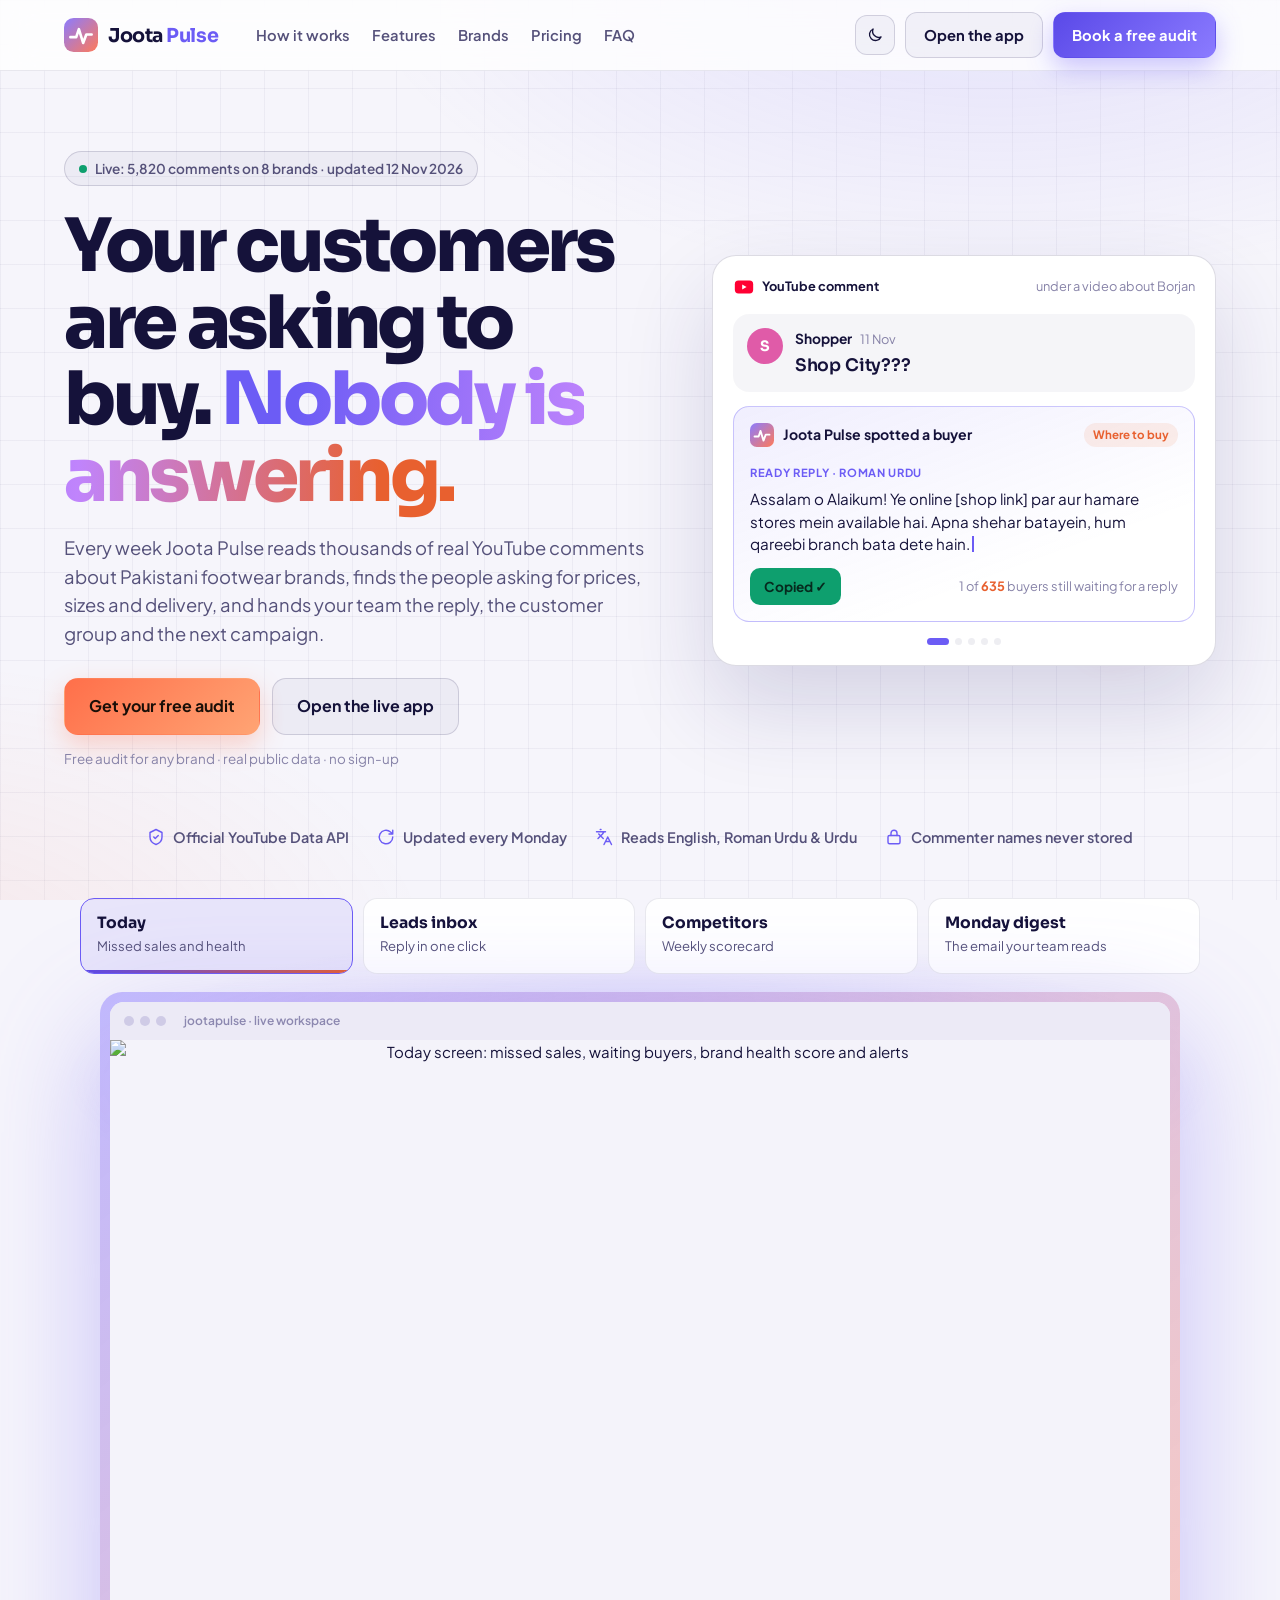
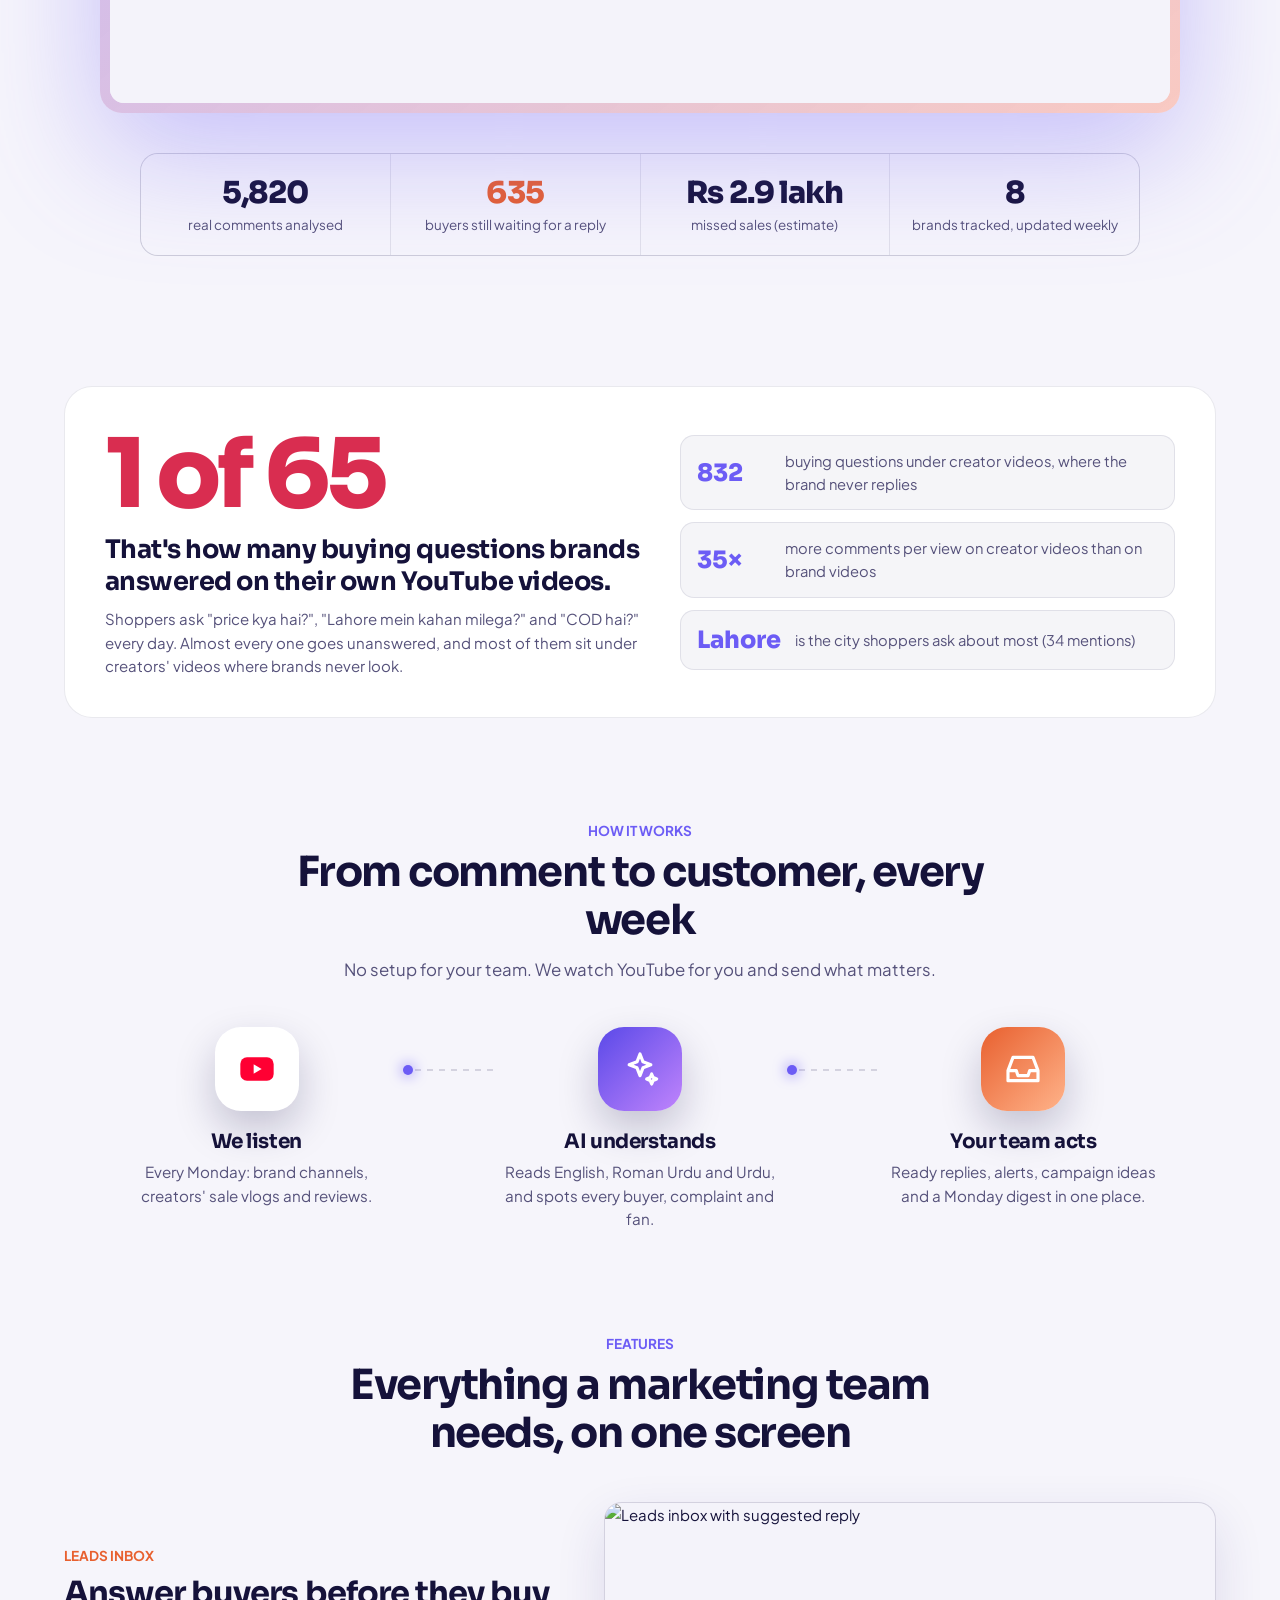
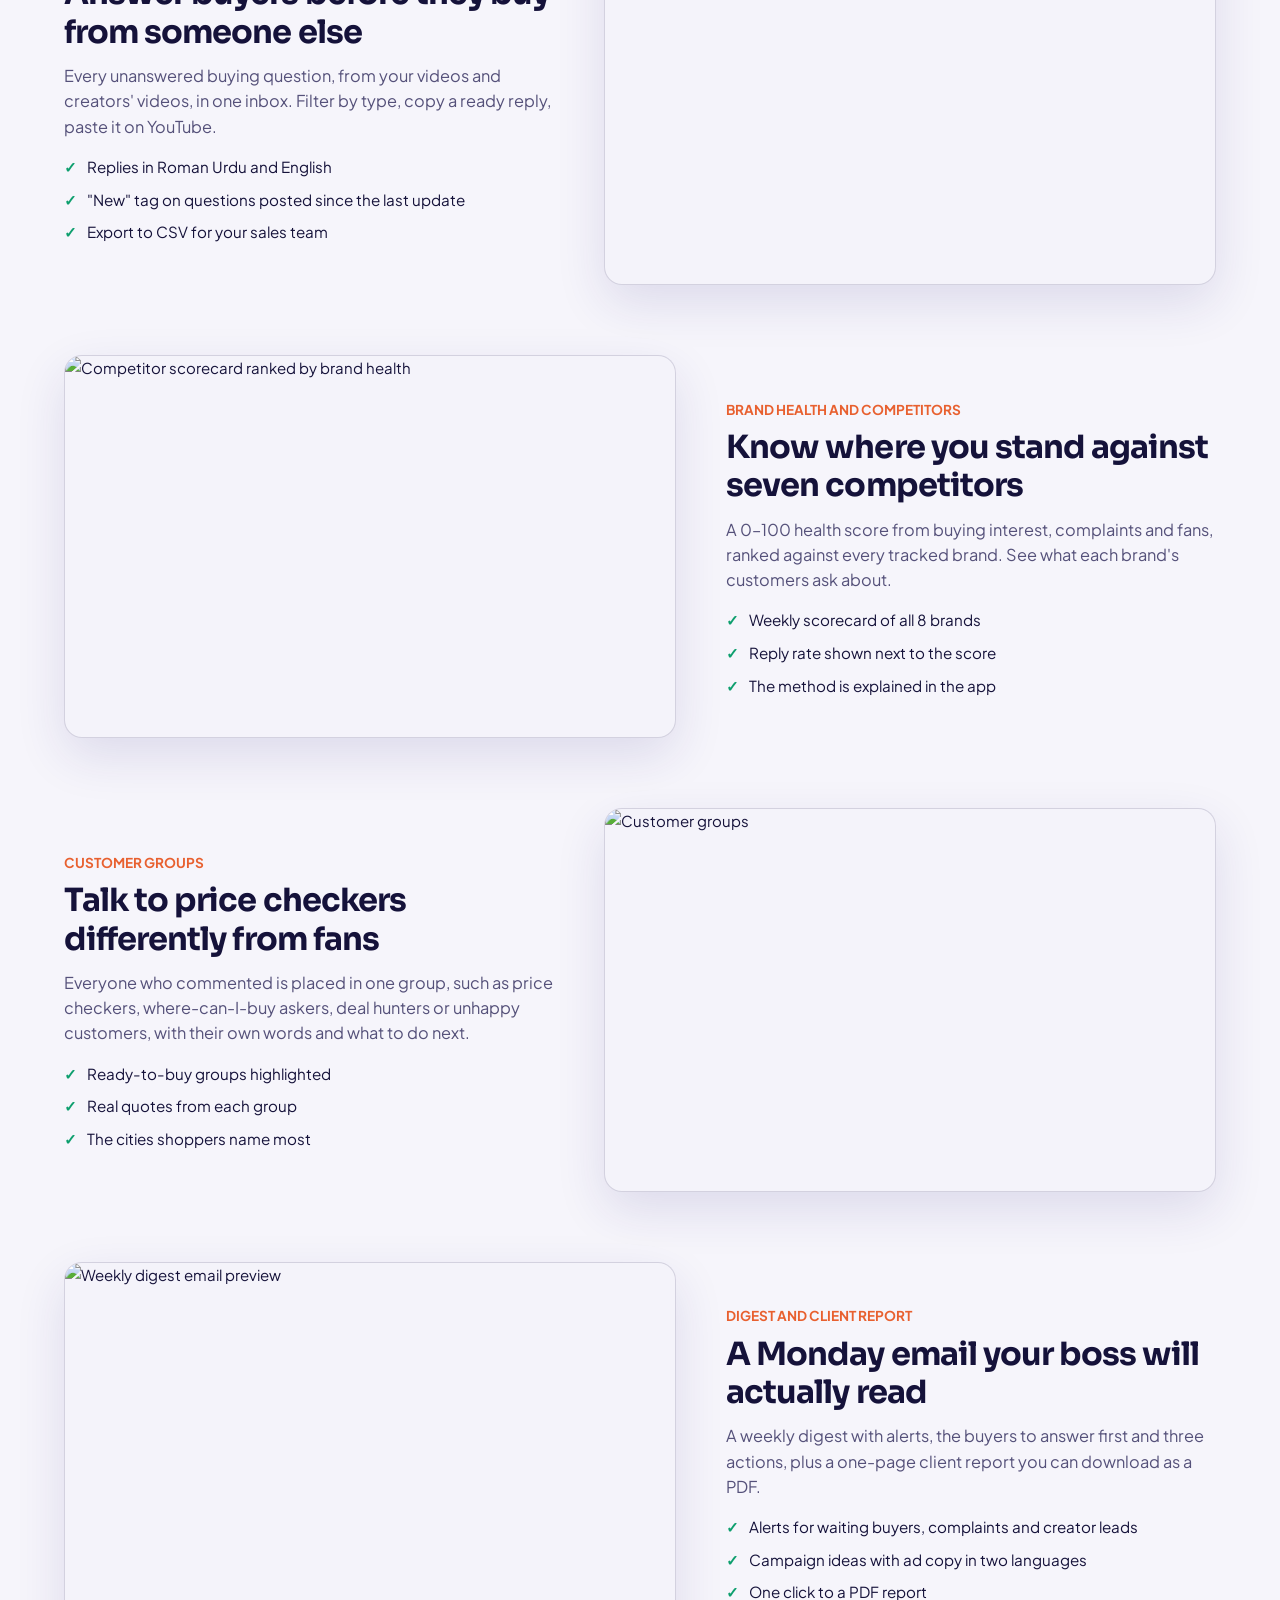
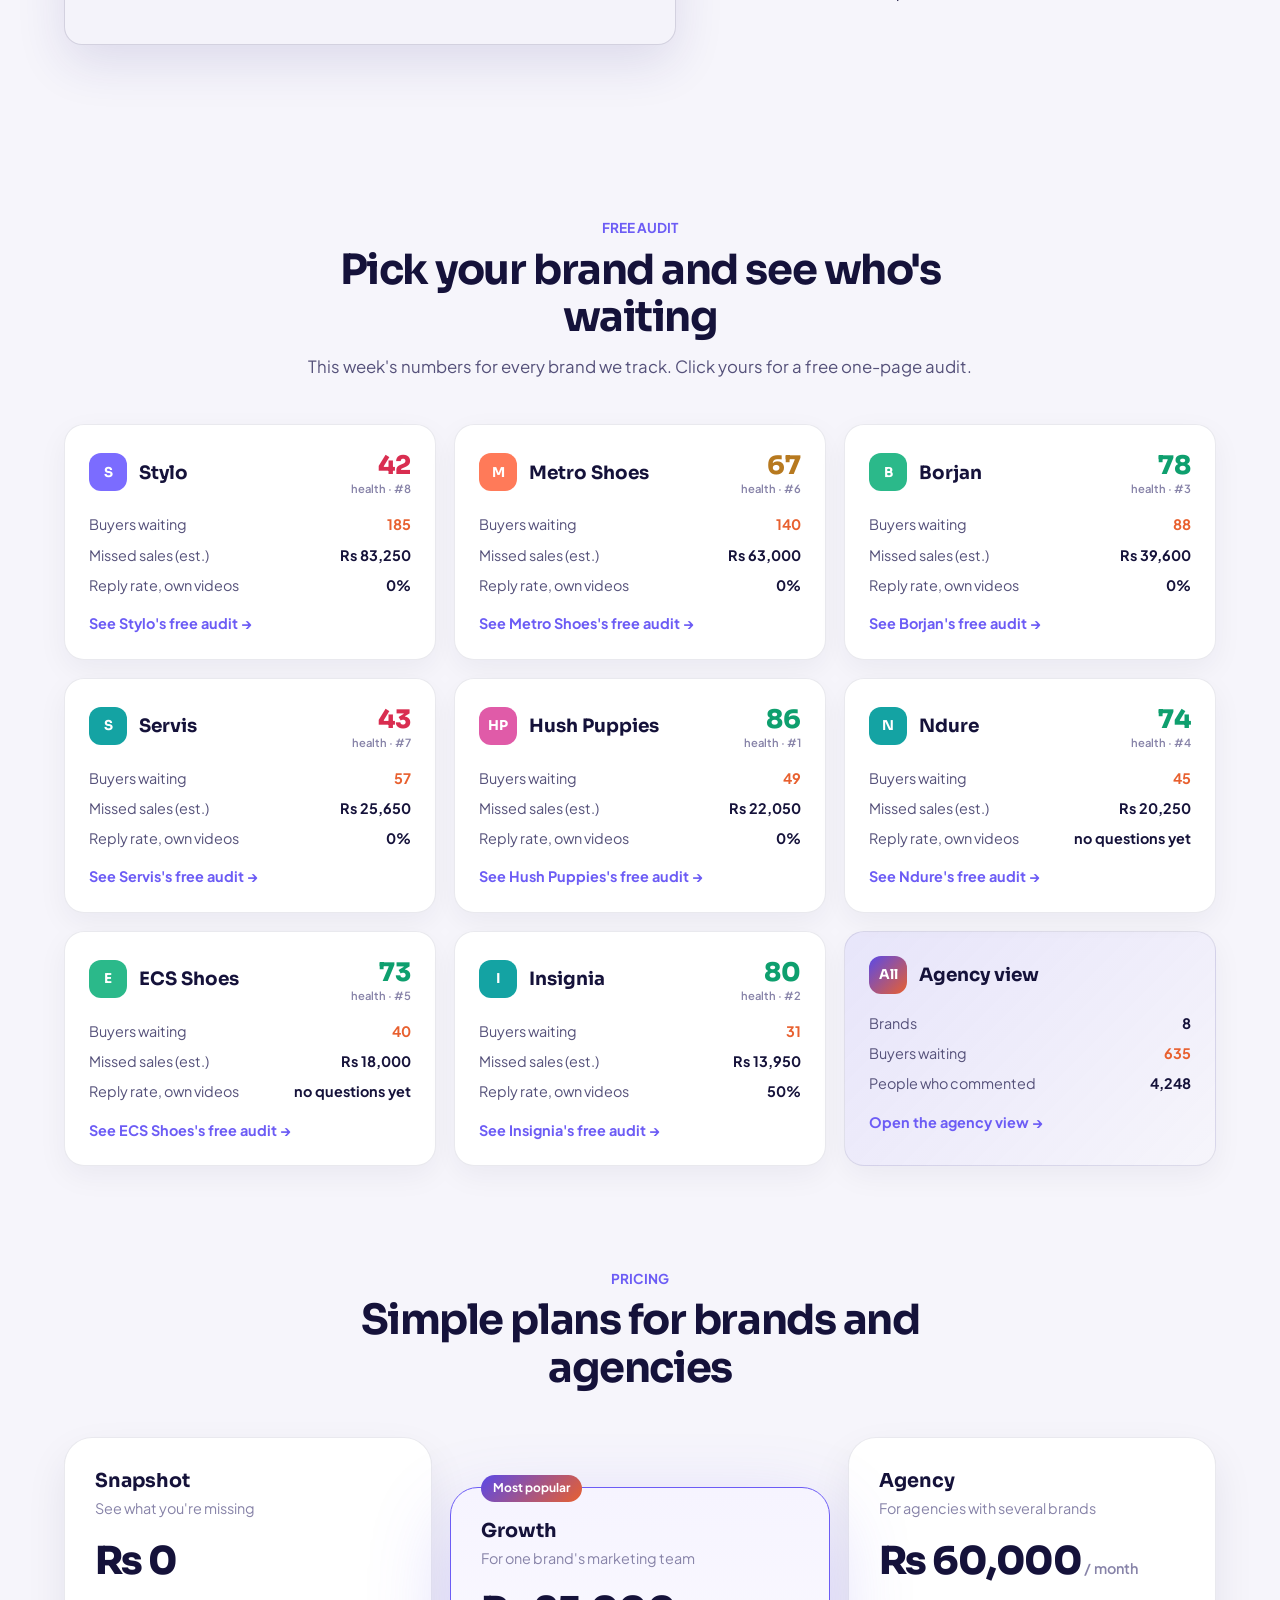
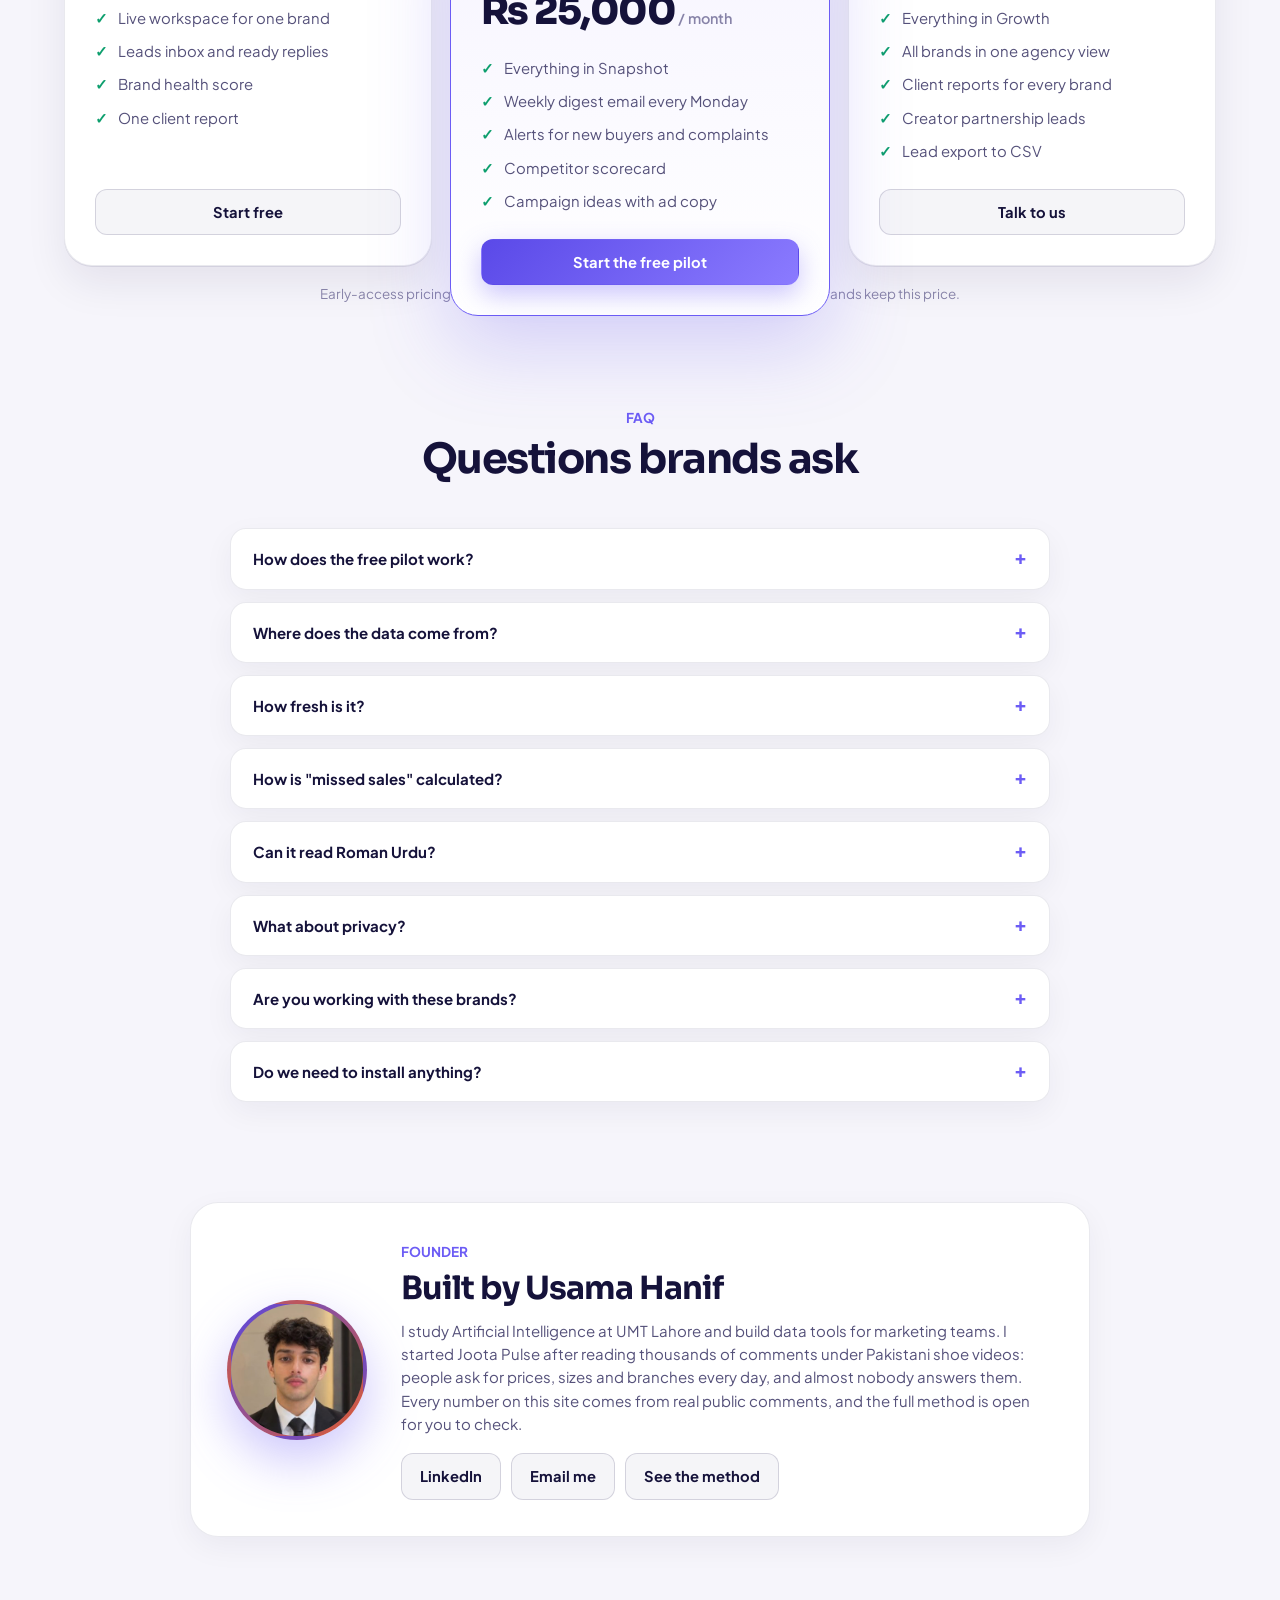
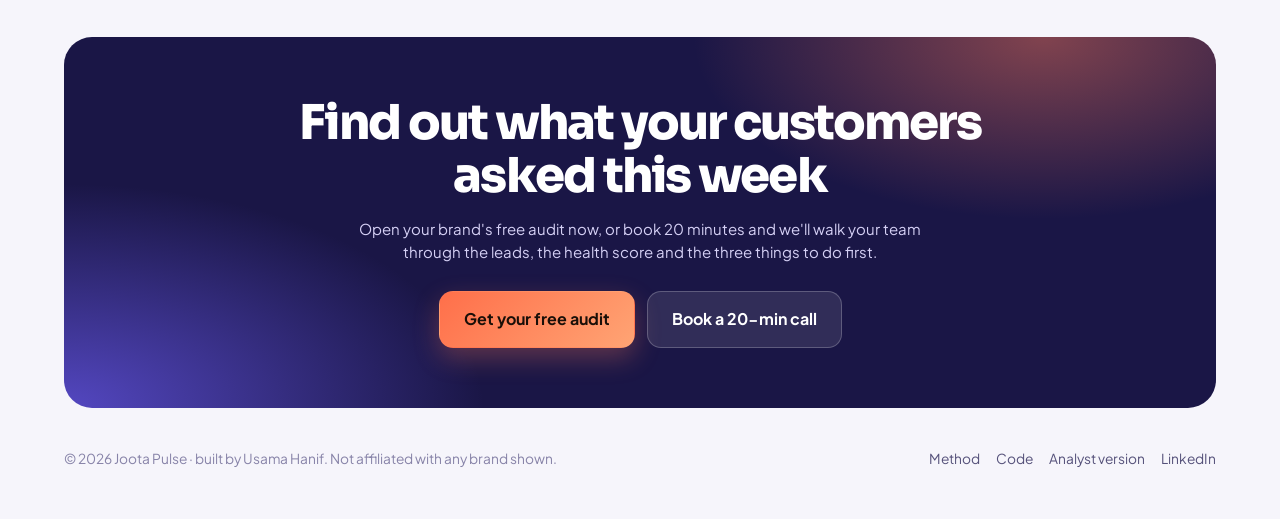
==== web/index.html @ bfaff709 "Marketing v3: hero demo, trust strip, visual flow, scroll motion, plain-language competitors and con" ====
<!doctype html>
<html lang="en" data-theme="dark">
<head>
<meta charset="utf-8">
<meta name="viewport" content="width=device-width, initial-scale=1">
<title>Joota Pulse · Audience intelligence for Pakistani footwear brands</title>
<meta name="description" content="Your customers are asking to buy in YouTube comments. Joota Pulse finds them every week, scores your brand against competitors and hands your team ready replies and campaigns.">
<meta property="og:title" content="Joota Pulse: your customers are asking to buy. Nobody is answering.">
<meta property="og:description" content="Live audience intelligence for Pakistani footwear brands, built on real YouTube comments.">
<meta property="og:image" content="preview.jpg">
<meta name="theme-color" content="#0B0A1A">
<link rel="icon" href="data:image/svg+xml,%3Csvg xmlns='http://www.w3.org/2000/svg' viewBox='0 0 64 64'%3E%3Crect width='64' height='64' rx='18' fill='%237B6CFF'/%3E%3Cpath d='M12 36h11l5-15 8 26 6-16h10' fill='none' stroke='white' stroke-width='5' stroke-linecap='round' stroke-linejoin='round'/%3E%3C/svg%3E">
<script>try{var t=JSON.parse(localStorage.getItem("jp_theme"));if(t)document.documentElement.setAttribute("data-theme",t);else if(matchMedia("(prefers-color-scheme: light)").matches)document.documentElement.setAttribute("data-theme","light")}catch(e){}</script>
<link rel="preconnect" href="https://fonts.googleapis.com">
<link rel="preconnect" href="https://fonts.gstatic.com" crossorigin>
<link href="https://fonts.googleapis.com/css2?family=Sora:wght@500;600;700;800&family=Plus+Jakarta+Sans:wght@400;500;600;700&display=swap" rel="stylesheet">
<link rel="stylesheet" href="styles.css">
</head>
<body>
<svg width="0" height="0" style="position:absolute" aria-hidden="true"><defs><linearGradient id="lg" x1="0" y1="0" x2="1" y2="1"><stop offset="0" stop-color="#8B7BFF"/><stop offset="1" stop-color="#FF7A59"/></linearGradient></defs></svg>

<header class="lp-nav">
  <div class="lp">
    <a class="logo" href="./" aria-label="Joota Pulse home">
      <svg viewBox="0 0 64 64" aria-hidden="true"><rect width="64" height="64" rx="18" fill="url(#lg)"/><path d="M12 36h11l5-15 8 26 6-16h10" fill="none" stroke="#fff" stroke-width="5" stroke-linecap="round" stroke-linejoin="round"/></svg>
      <span>Joota<b>Pulse</b></span>
    </a>
    <nav aria-label="Sections"><a href="#how">How it works</a><a href="#features">Features</a><a href="#brands">Brands</a><a href="#pricing">Pricing</a><a href="#faq">FAQ</a></nav>
    <div class="right">
      <button class="icon-btn" id="theme" type="button" aria-label="Switch theme"></button>
      <a class="btn ghost" href="app.html">Open the app</a>
      <a class="btn primary" data-audit href="#">Book a free audit</a>
    </div>
  </div>
</header>

<main>
<section class="lp lp-hero">
  <div class="hero-grid">
  <div class="hero-copy">
  <span class="eyebrow"><span class="live-dot"></span><span data-k="eyebrow">Live YouTube data, refreshed every week</span></span>
  <h1>Your customers are asking to buy. <span class="grad">Nobody is answering.</span></h1>
  <p class="lede">Every week Joota Pulse reads thousands of real YouTube comments about Pakistani footwear brands, finds the people asking for prices, sizes and delivery, and hands your team the reply, the customer group and the next campaign.</p>
  <div class="cta"><a class="btn coral lg" href="#brands">Get your free audit</a><a class="btn ghost lg" href="app.html">Open the live app</a></div>
  <p class="small">Free audit for any brand · real public data · no sign-up</p>
  </div>
  <div class="demo" id="demo" aria-label="Live example: a real buyer comment and the reply Joota Pulse suggests">
    <div class="demo-top"><span class="yt"><svg viewBox="0 0 24 24" aria-hidden="true"><rect x="2" y="5" width="20" height="14" rx="4" fill="#FF0033"/><path d="M10 9.2v5.6l4.8-2.8z" fill="#fff"/></svg>YouTube comment</span><span class="demo-where" id="demo-where">under a creator video</span></div>
    <div class="demo-cmt"><div class="demo-av" id="demo-av">S</div><div><div class="demo-meta"><b>Shopper</b><span id="demo-date">this week</span></div><p id="demo-text">Shop kidhar hai?</p></div></div>
    <div class="demo-ai">
      <div class="demo-ai-h"><span class="pulse-ic"><svg viewBox="0 0 64 64" aria-hidden="true"><rect width="64" height="64" rx="18" fill="url(#lg)"/><path d="M12 36h11l5-15 8 26 6-16h10" fill="none" stroke="#fff" stroke-width="5" stroke-linecap="round" stroke-linejoin="round"/></svg></span><b>Joota Pulse spotted a buyer</b><span class="tag hot" id="demo-tag">Where to buy</span></div>
      <div class="demo-reply"><small>READY REPLY · ROMAN URDU</small><p><span id="demo-reply"></span><i class="caret"></i></p></div>
      <div class="demo-act"><span class="demo-btn" id="demo-btn">Copy reply</span><span class="demo-note" id="demo-note">1 of <b data-k="waiting">–</b> buyers still waiting for a reply</span></div>
    </div>
    <div class="demo-dots" id="demo-dots"></div>
  </div>
  </div>
  <div class="trust reveal">
    <span><svg viewBox="0 0 24 24" fill="none" stroke="currentColor" stroke-width="1.9" stroke-linecap="round" stroke-linejoin="round" aria-hidden="true"><path d="M12 2l8 4v6c0 5-3.5 8.5-8 10-4.5-1.5-8-5-8-10V6z"/><path d="M9 12l2 2 4-4"/></svg>Official YouTube Data API</span>
    <span><svg viewBox="0 0 24 24" fill="none" stroke="currentColor" stroke-width="1.9" stroke-linecap="round" stroke-linejoin="round" aria-hidden="true"><path d="M21 12a9 9 0 11-3-6.7L21 8M21 3v5h-5"/></svg>Updated every Monday</span>
    <span><svg viewBox="0 0 24 24" fill="none" stroke="currentColor" stroke-width="1.9" stroke-linecap="round" stroke-linejoin="round" aria-hidden="true"><path d="M5 8l6 6M4 14l6-6 2-3M2 5h12M7 2h1M22 22l-5-10-5 10M14 18h6"/></svg>Reads English, Roman Urdu &amp; Urdu</span>
    <span><svg viewBox="0 0 24 24" fill="none" stroke="currentColor" stroke-width="1.9" stroke-linecap="round" stroke-linejoin="round" aria-hidden="true"><rect x="4" y="10" width="16" height="11" rx="2"/><path d="M8 10V7a4 4 0 018 0v3"/></svg>Commenter names never stored</span>
  </div>
  <div class="tour reveal" id="tour">
    <div class="tour-tabs" role="tablist" aria-label="Product tour">
      <button type="button" role="tab" data-v="today" class="on"><b>Today</b><span>Missed sales and health</span><i></i></button>
      <button type="button" role="tab" data-v="inbox"><b>Leads inbox</b><span>Reply in one click</span><i></i></button>
      <button type="button" role="tab" data-v="competitors"><b>Competitors</b><span>Weekly scorecard</span><i></i></button>
      <button type="button" role="tab" data-v="digest"><b>Monday digest</b><span>The email your team reads</span><i></i></button>
    </div>
    <div class="shot"><div class="frame"><div class="dots"><i></i><i></i><i></i><span>jootapulse · live workspace</span></div>
      <div class="tour-imgs">
        <img data-shot="today" class="on" alt="Today screen: missed sales, waiting buyers, brand health score and alerts" width="1440" height="900">
        <img data-shot="inbox" alt="Leads inbox with a suggested reply" width="1440" height="900" loading="lazy">
        <img data-shot="competitors" alt="Competitor scorecard ranked by brand health" width="1440" height="900" loading="lazy">
        <img data-shot="digest" alt="Weekly digest email" width="1440" height="900" loading="lazy">
      </div></div></div>
  </div>
  <div class="proof-strip reveal">
    <div><b data-k="comments">–</b><span>real comments analysed</span></div>
    <div class="hot"><b data-k="waiting">–</b><span>buyers still waiting for a reply</span></div>
    <div><b data-k="money">–</b><span>missed sales (estimate)</span></div>
    <div><b data-k="brands">8</b><span>brands tracked, updated weekly</span></div>
  </div>
</section>

<section class="lp sec">
  <div class="reveal insight">
    <div>
      <div class="big" data-k="ratio">–</div>
      <h3>That's how many buying questions brands answered on their own YouTube videos.</h3>
      <p>Shoppers ask "price kya hai?", "Lahore mein kahan milega?" and "COD hai?" every day. Almost every one goes unanswered, and most of them sit under creators' videos where brands never look.</p>
    </div>
    <div class="facts">
      <div class="fact"><b data-k="creatorq">–</b><span>buying questions under creator videos, where the brand never replies</span></div>
      <div class="fact"><b data-k="cmratio">–</b><span>more comments per view on creator videos than on brand videos</span></div>
      <div class="fact"><b data-k="city">–</b><span data-k="citytxt">is the city shoppers ask about most</span></div>
    </div>
  </div>
</section>

<section class="lp sec" id="how">
  <div class="sec-h reveal"><small>HOW IT WORKS</small><h2>From comment to customer, every week</h2><p>No setup for your team. We watch YouTube for you and send what matters.</p></div>
  <div class="flow reveal">
    <div class="node"><div class="ic yt"><svg viewBox="0 0 24 24" aria-hidden="true"><rect x="2" y="5" width="20" height="14" rx="4" fill="currentColor"/><path d="M10 9.2v5.6l4.8-2.8z" fill="#fff"/></svg></div>
      <h3>We listen</h3><p>Every Monday: brand channels, creators' sale vlogs and reviews.</p></div>
    <div class="link" aria-hidden="true"><i></i></div>
    <div class="node"><div class="ic ai"><svg viewBox="0 0 24 24" fill="none" stroke="currentColor" stroke-width="1.9" stroke-linecap="round" stroke-linejoin="round" aria-hidden="true"><path d="M12 3l1.8 4.7L18.5 9.5l-4.7 1.8L12 16l-1.8-4.7L5.5 9.5l4.7-1.8z"/><path d="M19 15l.9 2.1L22 18l-2.1.9L19 21l-.9-2.1L16 18l2.1-.9z"/></svg></div>
      <h3>AI understands</h3><p>Reads English, Roman Urdu and Urdu, and spots every buyer, complaint and fan.</p></div>
    <div class="link" aria-hidden="true"><i></i></div>
    <div class="node"><div class="ic team"><svg viewBox="0 0 24 24" fill="none" stroke="currentColor" stroke-width="1.9" stroke-linecap="round" stroke-linejoin="round" aria-hidden="true"><path d="M3 13l3-8h12l3 8v6H3zM3 13h5l1 3h6l1-3h5"/></svg></div>
      <h3>Your team acts</h3><p>Ready replies, alerts, campaign ideas and a Monday digest in one place.</p></div>
  </div>
</section>

<section class="lp sec" id="features">
  <div class="sec-h"><small>FEATURES</small><h2>Everything a marketing team needs, on one screen</h2></div>
  <div class="feat reveal">
    <div class="txt"><small>LEADS INBOX</small><h3>Answer buyers before they buy from someone else</h3><p>Every unanswered buying question, from your videos and creators' videos, in one inbox. Filter by type, copy a ready reply, paste it on YouTube.</p>
      <ul><li>Replies in Roman Urdu and English</li><li>"New" tag on questions posted since the last update</li><li>Export to CSV for your sales team</li></ul></div>
    <div class="pic"><img data-crop="inbox" alt="Leads inbox with suggested reply" loading="lazy" width="1440" height="900"></div>
  </div>
  <div class="feat rev reveal">
    <div class="txt"><small>BRAND HEALTH AND COMPETITORS</small><h3>Know where you stand against seven competitors</h3><p>A 0–100 health score from buying interest, complaints and fans, ranked against every tracked brand. See what each brand's customers ask about.</p>
      <ul><li>Weekly scorecard of all 8 brands</li><li>Reply rate shown next to the score</li><li>The method is explained in the app</li></ul></div>
    <div class="pic"><img data-crop="competitors" alt="Competitor scorecard ranked by brand health" loading="lazy" width="1440" height="900"></div>
  </div>
  <div class="feat reveal">
    <div class="txt"><small>CUSTOMER GROUPS</small><h3>Talk to price checkers differently from fans</h3><p>Everyone who commented is placed in one group, such as price checkers, where-can-I-buy askers, deal hunters or unhappy customers, with their own words and what to do next.</p>
      <ul><li>Ready-to-buy groups highlighted</li><li>Real quotes from each group</li><li>The cities shoppers name most</li></ul></div>
    <div class="pic"><img data-crop="customers" alt="Customer groups" loading="lazy" width="1440" height="900"></div>
  </div>
  <div class="feat rev reveal">
    <div class="txt"><small>DIGEST AND CLIENT REPORT</small><h3>A Monday email your boss will actually read</h3><p>A weekly digest with alerts, the buyers to answer first and three actions, plus a one-page client report you can download as a PDF.</p>
      <ul><li>Alerts for waiting buyers, complaints and creator leads</li><li>Campaign ideas with ad copy in two languages</li><li>One click to a PDF report</li></ul></div>
    <div class="pic"><img data-crop="digest" alt="Weekly digest email preview" loading="lazy" width="1440" height="900"></div>
  </div>
</section>

<section class="lp sec" id="brands">
  <div class="sec-h"><small>FREE AUDIT</small><h2>Pick your brand and see who's waiting</h2><p>This week's numbers for every brand we track. Click yours for a free one-page audit.</p></div>
  <div class="reveal bproof" id="bproof"></div>
</section>

<section class="lp sec" id="pricing">
  <div class="sec-h"><small>PRICING</small><h2>Simple plans for brands and agencies</h2></div>
  <div class="reveal pricing">
    <div class="plan"><h3>Snapshot</h3><div class="for">See what you're missing</div><div class="price">Rs 0</div>
      <ul><li>Live workspace for one brand</li><li>Leads inbox and ready replies</li><li>Brand health score</li><li>One client report</li></ul><a class="btn ghost" href="app.html">Start free</a></div>
    <div class="plan pop"><h3>Growth</h3><div class="for">For one brand's marketing team</div><div class="price">Rs 25,000<small> / month</small></div>
      <ul><li>Everything in Snapshot</li><li>Weekly digest email every Monday</li><li>Alerts for new buyers and complaints</li><li>Competitor scorecard</li><li>Campaign ideas with ad copy</li></ul><a class="btn primary" data-audit href="#">Start the free pilot</a></div>
    <div class="plan"><h3>Agency</h3><div class="for">For agencies with several brands</div><div class="price">Rs 60,000<small> / month</small></div>
      <ul><li>Everything in Growth</li><li>All brands in one agency view</li><li>Client reports for every brand</li><li>Creator partnership leads</li><li>Lead export to CSV</li></ul><a class="btn ghost" data-audit href="#">Talk to us</a></div>
  </div>
  <p class="price-note">Early-access pricing in PKR. The first 3 brands get a free 30-day pilot, and pilot brands keep this price.</p>
</section>

<section class="lp sec" id="faq">
  <div class="sec-h"><small>FAQ</small><h2>Questions brands ask</h2></div>
  <div class="reveal faq">
    <details><summary>How does the free pilot work?</summary><p>The first 3 brands get 30 days of the Growth plan for free: the leads inbox, alerts, the Monday digest and a walkthrough call with your team. No payment details needed. At the end we ask for 15 minutes of honest feedback and, if you're happy, permission to mention you as a pilot brand.</p></details>
    <details><summary>Where does the data come from?</summary><p>Public YouTube comments, collected through the official YouTube Data API: brand channels plus creators' sale vlogs, hauls and reviews. Instagram, TikTok and Facebook aren't included because their terms don't allow this kind of collection.</p></details>
    <details><summary>How fresh is it?</summary><p>An automatic job runs every Monday: it collects new comments, re-runs the analysis and republishes the site. The date at the top of the app shows the latest update.</p></details>
    <details><summary>How is "missed sales" calculated?</summary><p>Unanswered buying questions × the share who'd buy if answered × the average pair price. The defaults are 10% and Rs 4,500, and you can change both under Assumptions in the app. It's an estimate, not a measured figure.</p></details>
    <details><summary>Can it read Roman Urdu?</summary><p>Yes. Word lists in English, Roman Urdu and Urdu tag clear cases, and a multilingual AI embedding model tags similar comments the lists miss. Spelling varies a lot, so a small share stays unlabelled; the app says how many.</p></details>
    <details><summary>What about privacy?</summary><p>Commenter names are never stored. Phone numbers, e-mails, @handles and order numbers are removed before analysis.</p></details>
    <details><summary>Are you working with these brands?</summary><p>No. Joota Pulse is independent. Brand names are used only to describe public comments about them, and every brand sees the same public data.</p></details>
    <details><summary>Do we need to install anything?</summary><p>No. Your team opens a link. Leads, alerts and the weekly digest are ready every Monday, and the client report downloads as a PDF.</p></details>
  </div>
</section>

<section class="lp sec" id="about">
  <div class="reveal founder">
    <img class="f-av" src="founder.jpg" alt="Usama Hanif" width="140" height="140" loading="lazy">
    <div class="f-txt">
      <small>FOUNDER</small>
      <h2>Built by Usama Hanif</h2>
      <p>I study Artificial Intelligence at UMT Lahore and build data tools for marketing teams. I started Joota Pulse after reading thousands of comments under Pakistani shoe videos: people ask for prices, sizes and branches every day, and almost nobody answers them. Every number on this site comes from real public comments, and the full method is open for you to check.</p>
      <div class="f-links">
        <a class="btn ghost" href="https://www.linkedin.com/in/usama-hanif-ai/" target="_blank" rel="noopener">LinkedIn</a>
        <a class="btn ghost" data-audit href="#">Email me</a>
        <a class="btn ghost" href="app.html#how">See the method</a>
      </div>
    </div>
  </div>
</section>

<section class="lp">
  <div class="reveal final">
    <h2>Find out what your customers asked this week</h2>
    <p>Open your brand's free audit now, or book 20 minutes and we'll walk your team through the leads, the health score and the three things to do first.</p>
    <div class="cta"><a class="btn coral lg" href="#brands">Get your free audit</a><a class="btn ghost lg" data-audit href="#">Book a 20-min call</a></div>
  </div>
</section>
</main>

<footer class="lp-foot"><div class="lp">
  <span>© 2026 Joota Pulse · built by Usama Hanif. Not affiliated with any brand shown.</span>
  <span><a href="app.html#how">Method</a><a href="https://github.com/usamahanif349/pk-footwear-audience-engine" target="_blank" rel="noopener">Code</a><a href="https://pk-footwear-audience-engine.streamlit.app" target="_blank" rel="noopener">Analyst version</a><a href="https://www.linkedin.com/in/usama-hanif-ai/" target="_blank" rel="noopener">LinkedIn</a></span>
</div></footer>
<script src="site.js"></script>
</body>
</html>
---- web/styles.css ----
/* Joota Pulse design system: shared by the landing page (index.html) and the app (app.html). */
:root {
  --bg: #0D0B1F;
  --bg-glow-1: rgba(123, 108, 255, .20);
  --bg-glow-2: rgba(255, 122, 89, .10);
  --grid: rgba(255, 255, 255, .035);
  --panel: #16143A;
  --panel-2: #1E1B48;
  --s1: rgba(255, 255, 255, .035);
  --s2: rgba(255, 255, 255, .06);
  --s3: rgba(255, 255, 255, .1);
  --line: rgba(255, 255, 255, .08);
  --line-2: rgba(255, 255, 255, .14);
  --text: #F4F2FF;
  --muted: #ABA6D1;
  --dim: #7C77A6;
  --violet: #8B7BFF;
  --violet-2: #6C5CF5;
  --violet-soft: rgba(139, 123, 255, .16);
  --coral: #FF8A5B;
  --coral-soft: rgba(255, 138, 91, .15);
  --mint: #3DD9A4;
  --mint-soft: rgba(61, 217, 164, .14);
  --rose: #FF5C7A;
  --rose-soft: rgba(255, 92, 122, .15);
  --gold: #FFC75A;
  --gold-soft: rgba(255, 199, 90, .14);
  --shadow: 0 24px 60px rgba(8, 4, 40, .45);
  --side: rgba(13, 11, 31, .72);
  --r-xl: 28px; --r-lg: 20px; --r-md: 14px;
  --display: "Sora", "Segoe UI", sans-serif;
  --body: "Plus Jakarta Sans", "Segoe UI", sans-serif;
  color-scheme: dark;
}
:root[data-theme="light"] {
  --bg: #F6F5FB;
  --bg-glow-1: rgba(123, 108, 255, .16);
  --bg-glow-2: rgba(255, 122, 89, .10);
  --grid: rgba(20, 16, 70, .045);
  --panel: #FFFFFF;
  --panel-2: #FFFFFF;
  --s1: #FFFFFF;
  --s2: rgba(20, 16, 70, .04);
  --s3: rgba(20, 16, 70, .07);
  --line: rgba(20, 16, 70, .09);
  --line-2: rgba(20, 16, 70, .15);
  --text: #15123A;
  --muted: #55517A;
  --dim: #8783A8;
  --violet: #6C5CF5;
  --violet-2: #5A49E8;
  --violet-soft: rgba(108, 92, 245, .1);
  --coral: #E8602F;
  --coral-soft: rgba(232, 96, 47, .1);
  --mint: #0E9F6E;
  --mint-soft: rgba(14, 159, 110, .1);
  --rose: #D92D50;
  --rose-soft: rgba(217, 45, 80, .09);
  --gold: #B7791F;
  --gold-soft: rgba(183, 121, 31, .1);
  --shadow: 0 18px 50px rgba(40, 30, 120, .12);
  --side: rgba(255, 255, 255, .8);
  color-scheme: light;
}
* { box-sizing: border-box; margin: 0; padding: 0; }
html { scroll-behavior: smooth; }
html, body { overflow-x: clip; }
[hidden] { display: none !important; }
body { background: var(--bg); color: var(--text); font: 400 15px/1.55 var(--body); -webkit-font-smoothing: antialiased; min-height: 100vh; position: relative; }
body::before { content: ""; position: fixed; inset: 0; z-index: -1; pointer-events: none;
  background: radial-gradient(1100px 600px at 78% -8%, var(--bg-glow-1), transparent 60%),
              radial-gradient(900px 520px at -8% 108%, var(--bg-glow-2), transparent 60%),
              linear-gradient(var(--grid) 1px, transparent 1px) 0 0 / 44px 44px,
              linear-gradient(90deg, var(--grid) 1px, transparent 1px) 0 0 / 44px 44px; }
a { color: inherit; }
button, input, select { font: inherit; color: inherit; }
:focus-visible { outline: 2px solid var(--violet); outline-offset: 3px; border-radius: 8px; }
.sr { position: absolute; width: 1px; height: 1px; overflow: hidden; clip: rect(0 0 0 0); }
@media (prefers-reduced-motion: reduce) { *, *::before, *::after { animation: none !important; transition: none !important; } html { scroll-behavior: auto; } }

/* ---------- shared pieces ---------- */
.logo { display: inline-flex; align-items: center; gap: 10px; text-decoration: none; }
.logo svg { width: 34px; height: 34px; flex: none; }
.logo span { font: 700 1.2rem var(--display); letter-spacing: -.02em; }
.logo b { color: var(--violet); font-weight: 700; margin-left: 3px; }
.btn { display: inline-flex; align-items: center; justify-content: center; gap: 8px; border-radius: 12px; padding: 11px 18px; font-weight: 700;
  font-size: .92rem; text-decoration: none; cursor: pointer; border: 1px solid transparent; transition: transform .15s, box-shadow .15s, background .15s; white-space: nowrap; }
.btn:hover { transform: translateY(-1px); }
.btn.primary { background: linear-gradient(135deg, var(--violet-2), #8B7BFF); color: #fff; box-shadow: 0 10px 26px rgba(108, 92, 245, .35); }
.btn.coral { background: linear-gradient(135deg, #FF6F4A, #FFA474); color: #1A0F08; box-shadow: 0 10px 26px rgba(255, 122, 89, .3); }
.btn.ghost { background: var(--s2); border-color: var(--line-2); color: var(--text); }
.btn.sm { padding: 7px 12px; font-size: .82rem; border-radius: 10px; }
.btn.lg { padding: 15px 24px; font-size: 1rem; border-radius: 14px; }
.icon-btn { width: 40px; height: 40px; border-radius: 12px; display: grid; place-items: center; background: var(--s2); border: 1px solid var(--line-2); cursor: pointer; }
.icon-btn svg { width: 18px; height: 18px; }
.tag { display: inline-flex; align-items: center; gap: 5px; font-size: .72rem; font-weight: 700; padding: 3px 9px; border-radius: 999px; white-space: nowrap; }
.tag.hot { background: var(--coral-soft); color: var(--coral); }
.tag.bad { background: var(--rose-soft); color: var(--rose); }
.tag.warm { background: var(--gold-soft); color: var(--gold); }
.tag.cool { background: var(--violet-soft); color: var(--violet); }
.tag.ok { background: var(--mint-soft); color: var(--mint); }
.tag.grey { background: var(--s3); color: var(--muted); }
.tag.new { background: linear-gradient(135deg, #FF6F4A, #FFA474); color: #1A0F08; }
.av { width: 38px; height: 38px; border-radius: 12px; display: grid; place-items: center; font: 700 .85rem var(--display); color: #fff; flex: none; }
.av.round { border-radius: 50%; }
.note { color: var(--dim); font-size: .84rem; }
.fade { animation: fade .35s ease-out; }
@keyframes fade { from { opacity: 0; transform: translateY(6px); } }
.live-dot { width: 8px; height: 8px; border-radius: 50%; background: var(--mint); animation: ping 2s infinite; flex: none; }
@keyframes ping { 0% { box-shadow: 0 0 0 0 rgba(61, 217, 164, .55); } 70% { box-shadow: 0 0 0 8px rgba(61, 217, 164, 0); } 100% { box-shadow: 0 0 0 0 rgba(61, 217, 164, 0); } }
.toast { position: fixed; left: 50%; bottom: 26px; transform: translate(-50%, 30px); opacity: 0; background: var(--text); color: var(--bg);
  font-weight: 700; padding: 10px 18px; border-radius: 12px; transition: all .25s; pointer-events: none; z-index: 60; }
.toast.on { opacity: 1; transform: translate(-50%, 0); }

/* =================================================================== APP */
.shell { display: grid; grid-template-columns: 252px 1fr; min-height: 100vh; }
.side { position: sticky; top: 0; height: 100vh; padding: 22px 16px; display: flex; flex-direction: column; gap: 24px;
  background: var(--side); border-right: 1px solid var(--line); backdrop-filter: blur(16px); }
.side .logo { padding: 4px 8px; }
#nav { display: flex; flex-direction: column; gap: 2px; }
#nav .grp { color: var(--dim); font-size: .74rem; font-weight: 600; padding: 14px 12px 6px; }
#nav a { display: flex; align-items: center; gap: 12px; padding: 10px 12px; border-radius: 12px; color: var(--muted);
  text-decoration: none; font-weight: 600; font-size: .93rem; transition: background .15s, color .15s; }
#nav a svg { width: 19px; height: 19px; flex: none; }
#nav a:hover { background: var(--s2); color: var(--text); }
#nav a.on { background: linear-gradient(90deg, var(--violet-soft), transparent); color: var(--text); box-shadow: inset 2px 0 0 var(--violet); }
#nav a .cnt { margin-left: auto; background: var(--coral); color: #1A0F08; font-size: .72rem; font-weight: 800; padding: 1px 8px; border-radius: 999px; }
.side-foot { margin-top: auto; padding: 14px; border: 1px solid var(--line); border-radius: var(--r-md); background: var(--s1); }
.src { display: flex; align-items: center; gap: 8px; font-weight: 700; font-size: .86rem; }
.src-sub { color: var(--dim); font-size: .78rem; margin-top: 4px; }
.side-foot a { display: block; margin-top: 10px; font-size: .8rem; color: var(--violet); text-decoration: none; font-weight: 600; }

.main { min-width: 0; }
.topbar { position: sticky; top: 0; z-index: 30; display: flex; justify-content: space-between; align-items: center; gap: 12px;
  padding: 14px 32px; background: var(--side); backdrop-filter: blur(16px); border-bottom: 1px solid var(--line); }
.top-left { display: flex; align-items: center; gap: 10px; min-width: 0; }
.top-logo { display: none; }
.ws { display: flex; align-items: center; gap: 10px; background: var(--panel); border: 1px solid var(--line-2); border-radius: 999px; padding: 5px 8px 5px 6px; min-width: 0; }
.ws-av { width: 28px; height: 28px; border-radius: 50%; display: grid; place-items: center; font: 700 .8rem var(--display);
  background: linear-gradient(135deg, var(--violet), var(--coral)); color: #fff; flex: none; }
.ws select { background: transparent; border: 0; font-weight: 700; padding-right: 4px; cursor: pointer; min-width: 0; max-width: 260px; }
.ws select option { background: var(--panel); color: var(--text); }
.top-actions { display: flex; gap: 10px; align-items: center; }
.assume { position: absolute; right: 32px; top: 66px; width: 300px; background: var(--panel-2); border: 1px solid var(--line-2);
  border-radius: var(--r-md); padding: 16px; display: grid; gap: 12px; box-shadow: var(--shadow); }
.assume[hidden] { display: none; }
.assume label { display: grid; gap: 6px; font-size: .82rem; color: var(--muted); font-weight: 600; }
.assume input { background: var(--bg); border: 1px solid var(--line-2); border-radius: 10px; padding: 8px 10px; }
.assume p { color: var(--dim); font-size: .78rem; }

#view { padding: 28px 32px 70px; max-width: 1340px; outline: none; }
.page-h { display: flex; justify-content: space-between; align-items: flex-end; gap: 16px; flex-wrap: wrap; margin-bottom: 22px; }
.page-h h1 { font: 700 2rem/1.15 var(--display); letter-spacing: -.03em; }
.page-h p { color: var(--muted); margin-top: 6px; max-width: 64ch; }

.grid { display: grid; grid-template-columns: repeat(12, minmax(0, 1fr)); gap: 18px; }
.s12 { grid-column: span 12; } .s8 { grid-column: span 8; } .s7 { grid-column: span 7; } .s6 { grid-column: span 6; }
.s5 { grid-column: span 5; } .s4 { grid-column: span 4; } .s3 { grid-column: span 3; }
.panel { background: var(--s1); border: 1px solid var(--line); border-radius: var(--r-lg); padding: 22px; min-width: 0; box-shadow: var(--shadow-sm, none); }
:root[data-theme="light"] .panel, :root[data-theme="light"] .stat, :root[data-theme="light"] .tile, :root[data-theme="light"] .camp-card { box-shadow: 0 1px 2px rgba(20, 16, 70, .05); }
.panel-h { display: flex; justify-content: space-between; align-items: center; gap: 12px; margin-bottom: 16px; }
.panel-h h2 { font: 600 1.05rem var(--display); letter-spacing: -.01em; }
.panel-h span, .panel-h a.more { color: var(--dim); font-size: .83rem; text-decoration: none; }
.panel-h a.more:hover { color: var(--text); }

/* hero (always dark: it's the product's signature card) */
.hero { position: relative; overflow: hidden; border-radius: var(--r-xl); padding: 34px 36px 28px; color: #F4F2FF;
  background: radial-gradient(600px 300px at 92% 0%, rgba(255, 122, 89, .32), transparent 70%),
              radial-gradient(700px 380px at 0% 100%, rgba(108, 92, 245, .55), transparent 70%), #1A1646;
  border: 1px solid rgba(139, 123, 255, .35); box-shadow: 0 30px 80px rgba(16, 10, 60, .45); }
.hero .kicker { display: inline-flex; align-items: center; gap: 8px; font-weight: 700; font-size: .85rem; color: #FFD3C2;
  background: rgba(255, 122, 89, .14); border: 1px solid rgba(255, 122, 89, .35); padding: 5px 12px; border-radius: 999px; }
.hero .money { font: 800 clamp(3rem, 7vw, 5.4rem)/1 var(--display); letter-spacing: -.045em; margin-top: 18px;
  background: linear-gradient(92deg, #FFFFFF 0%, #FFD9CB 45%, #FF8A5B 100%); -webkit-background-clip: text; background-clip: text; color: transparent; }
.hero .line { font: 600 1.25rem/1.4 var(--display); margin-top: 10px; max-width: 34ch; letter-spacing: -.01em; }
.hero .line b { color: #FF9C75; }
.hero .sub { color: #C9C4EE; margin-top: 8px; font-size: .92rem; }
.hero .cta { display: flex; gap: 10px; margin-top: 22px; flex-wrap: wrap; }
.hero .btn.ghost { background: rgba(255, 255, 255, .08); border-color: rgba(255, 255, 255, .18); color: #fff; }
.hero .trend { display: flex; align-items: center; gap: 12px; margin-top: 12px; color: #C9C4EE; font-size: .9rem; }
.hero .trend b { color: #fff; }
.spark { width: 120px; height: 32px; flex: none; }
.pulse { position: absolute; left: 40%; right: 0; top: 70px; height: 110px; pointer-events: none; opacity: .35; }
.pulse path { fill: none; stroke: url(#pg); stroke-width: 2.5; stroke-dasharray: 1400; stroke-dashoffset: 1400; animation: draw 3.2s ease-out .3s forwards; }
@keyframes draw { to { stroke-dashoffset: 0; } }
.ticker { position: relative; overflow: hidden; margin-top: 24px; border-top: 1px solid rgba(255, 255, 255, .1); padding-top: 16px;
  mask-image: linear-gradient(90deg, transparent, #000 8%, #000 92%, transparent); }
.ticker .track { display: flex; gap: 10px; width: max-content; animation: scroll 60s linear infinite; }
.ticker:hover .track { animation-play-state: paused; }
@keyframes scroll { to { transform: translateX(-50%); } }
.bubble { display: inline-flex; align-items: center; gap: 8px; white-space: nowrap; background: rgba(255, 255, 255, .07);
  border: 1px solid rgba(255, 255, 255, .12); border-radius: 14px 14px 14px 4px; padding: 7px 12px; font-size: .86rem; }
.bubble i { font-style: normal; font-size: .72rem; font-weight: 700; color: #FFD3C2; }

.side-stats { display: grid; gap: 14px; align-content: start; }
.stat { border-radius: var(--r-lg); padding: 20px 22px; border: 1px solid var(--line); background: var(--s1); position: relative; overflow: hidden; }
.stat .l { color: var(--muted); font-size: .84rem; font-weight: 600; display: flex; align-items: center; gap: 6px; }
.stat .v { font: 700 2.1rem/1.1 var(--display); letter-spacing: -.035em; margin-top: 6px; }
.stat .v small { font: 600 .9rem var(--body); color: var(--dim); letter-spacing: 0; }
.stat .n { color: var(--dim); font-size: .82rem; margin-top: 4px; }
.stat.bad .v { color: var(--rose); }
.stat.good .v { color: var(--mint); }
.stat .ring { position: absolute; right: 18px; top: 18px; width: 58px; height: 58px; }
.info { width: 18px; height: 18px; border-radius: 50%; display: inline-grid; place-items: center; font: 700 .7rem var(--body); color: var(--dim);
  border: 1px solid var(--line-2); cursor: help; text-decoration: none; }

.gauge { display: flex; align-items: center; gap: 18px; }
.gauge svg { width: 96px; height: 96px; flex: none; }
.gauge .score { font: 800 2.4rem/1 var(--display); letter-spacing: -.04em; }
.gauge .score small { font: 600 .9rem var(--body); color: var(--dim); }

/* lists */
.msg { display: grid; grid-template-columns: 38px 1fr auto; gap: 12px; padding: 13px 0; border-bottom: 1px solid var(--line); align-items: start; }
.msg:last-child { border-bottom: 0; }
.msg .meta { display: flex; gap: 8px; align-items: center; flex-wrap: wrap; font-size: .78rem; color: var(--dim); }
.msg .meta b { color: var(--text); }
.msg .txt { margin-top: 4px; font-size: .95rem; }
.msg .rep { margin-top: 8px; font-size: .84rem; color: var(--muted); background: var(--violet-soft); border: 1px solid var(--line);
  border-radius: 12px 12px 4px 12px; padding: 8px 11px; }
.msg .rep b { color: var(--violet); }
.alert { display: flex; gap: 12px; align-items: flex-start; padding: 12px 14px; border-radius: 14px; background: var(--s2); border: 1px solid var(--line);
  margin-bottom: 10px; text-decoration: none; transition: border-color .15s, transform .15s; }
.alert:hover { border-color: var(--line-2); transform: translateX(2px); }
.alert:last-child { margin-bottom: 0; }
.alert .ic { width: 34px; height: 34px; border-radius: 10px; display: grid; place-items: center; font-size: 1rem; flex: none; }
.alert .ic.hot { background: var(--coral-soft); } .alert .ic.bad { background: var(--rose-soft); }
.alert .ic.cool { background: var(--violet-soft); } .alert .ic.warm { background: var(--gold-soft); }
.alert p { font-size: .9rem; }
.alert span { display: block; font-size: .76rem; color: var(--dim); margin-top: 2px; }

.hbar { margin: 12px 0; }
.hbar .row { display: flex; justify-content: space-between; font-size: .9rem; font-weight: 600; gap: 10px; }
.hbar .row span { color: var(--muted); font-variant-numeric: tabular-nums; }
.hbar .track { height: 8px; border-radius: 99px; background: var(--s3); margin-top: 7px; overflow: hidden; }
.hbar .fill { height: 100%; border-radius: 99px; background: linear-gradient(90deg, var(--violet-2), #9E8FFF); transform-origin: left; animation: grow .9s cubic-bezier(.2, .8, .2, 1); }
.hbar .fill.hot { background: linear-gradient(90deg, #FF6A45, #FFB07A); }
@keyframes grow { from { transform: scaleX(0); } }
.lead { display: grid; grid-template-columns: 24px 38px 1fr auto; gap: 12px; align-items: center; padding: 11px 0; border-bottom: 1px solid var(--line); }
.lead:last-child { border-bottom: 0; }
.lead .rk { font: 700 .9rem var(--display); color: var(--dim); }
.lead .rk.top { color: var(--gold); }
.lead a { font-weight: 700; text-decoration: none; }
.lead a:hover { text-decoration: underline; }
.lead .sub { font-size: .78rem; color: var(--dim); }
.lead .n { text-align: right; font: 700 1.15rem var(--display); }
.lead .n small { display: block; font: 500 .72rem var(--body); color: var(--dim); }
.kv { display: flex; justify-content: space-between; gap: 12px; padding: 10px 0; border-bottom: 1px solid var(--line); font-size: .92rem; }
.kv:last-child { border-bottom: 0; }
.kv b { font-family: var(--display); }

/* campaigns */
.camp-card { background: var(--s1); border: 1px solid var(--line); border-radius: var(--r-lg); padding: 22px; transition: border-color .15s, transform .15s; }
.camp-card:hover { border-color: var(--line-2); transform: translateY(-2px); }
.camp { border: 1px solid var(--line); border-radius: var(--r-md); padding: 16px 18px; margin-bottom: 12px; background: var(--s2); }
.camp:last-child { margin-bottom: 0; }
.tags { display: flex; gap: 6px; flex-wrap: wrap; }
.camp h3, .camp-card h3 { font: 600 1.08rem var(--display); margin-top: 10px; letter-spacing: -.01em; }
.camp p, .camp-card p { color: var(--muted); font-size: .9rem; margin-top: 4px; }
.why { color: var(--dim); font-size: .84rem; margin-top: 8px; }
.copy { margin-top: 14px; display: grid; gap: 8px; }
.copy .c { display: flex; gap: 10px; align-items: flex-start; background: var(--violet-soft); border: 1px solid var(--line); border-radius: 12px; padding: 10px 12px; font-size: .9rem; }
.copy .c div { flex: 1; }
.copy .c small { display: block; color: var(--dim); font-size: .72rem; font-weight: 700; margin-bottom: 2px; }

/* customers */
.tiles { display: grid; grid-template-columns: repeat(3, minmax(0, 1fr)); gap: 16px; }
.tile { text-align: left; border: 1px solid var(--line); border-radius: var(--r-lg); padding: 20px; cursor: pointer; background: var(--s1);
  transition: transform .15s, border-color .15s, box-shadow .15s; }
.tile:hover, .tile.on { transform: translateY(-2px); border-color: var(--violet); }
.tile.on { box-shadow: 0 0 0 1px var(--violet), var(--shadow); }
.tile .h { display: flex; justify-content: space-between; align-items: center; }
.tile .e { font-size: 1.6rem; }
.tile .nm { font-weight: 700; margin-top: 12px; }
.tile .big { font: 700 2rem/1.1 var(--display); letter-spacing: -.035em; margin-top: 2px; }
.tile .big small { font: 500 .85rem var(--body); color: var(--dim); letter-spacing: 0; }
.tile .q { color: var(--muted); font-size: .88rem; font-style: italic; margin-top: 10px; min-height: 2.8em; }
.tile .do { font-size: .86rem; margin-top: 12px; padding-top: 12px; border-top: 1px solid var(--line); color: var(--muted); }
.tile .do b { color: var(--violet); }
.cmt { background: var(--s2); border: 1px solid var(--line-2); border-radius: 16px 16px 16px 4px; padding: 14px 16px; font-size: 1rem; }
.cmt small { display: block; color: var(--dim); font-size: .78rem; margin-bottom: 6px; }

/* inbox */
.chips { display: flex; gap: 8px; flex-wrap: wrap; }
.chip { border: 1px solid var(--line-2); background: var(--s1); border-radius: 999px; padding: 7px 14px; font-weight: 600; font-size: .84rem; cursor: pointer; color: var(--muted); }
.chip.on { background: var(--text); color: var(--bg); border-color: var(--text); }
.chip em { font-style: normal; opacity: .7; margin-left: 4px; }
.inbox { display: grid; grid-template-columns: minmax(0, 1.25fr) minmax(0, 1fr); gap: 18px; margin-top: 18px; }
.ilist { max-height: 640px; overflow: auto; padding-right: 4px; }
.ilist::-webkit-scrollbar { width: 8px; } .ilist::-webkit-scrollbar-thumb { background: var(--line-2); border-radius: 8px; }
.irow { width: 100%; text-align: left; display: grid; grid-template-columns: 38px 1fr; gap: 12px; padding: 13px 12px; border-radius: 14px; border: 1px solid transparent; background: transparent; cursor: pointer; }
.irow:hover { background: var(--s2); }
.irow.on { background: var(--violet-soft); border-color: var(--violet); }
.irow .top { display: flex; justify-content: space-between; gap: 8px; font-size: .78rem; color: var(--dim); }
.irow .top b { color: var(--text); font-size: .86rem; }
.irow .t { margin-top: 3px; font-size: .92rem; display: -webkit-box; -webkit-line-clamp: 2; -webkit-box-orient: vertical; overflow: hidden; }
.irow .tags { margin-top: 6px; }
.search { width: 100%; background: var(--s2); border: 1px solid var(--line-2); border-radius: 12px; padding: 10px 14px; margin-bottom: 10px; }
.reply-pane { position: sticky; top: 92px; align-self: start; }
.suggest { margin-top: 14px; background: linear-gradient(135deg, rgba(108, 92, 245, .3), rgba(139, 123, 255, .14)); border: 1px solid rgba(139, 123, 255, .45);
  border-radius: 16px 16px 4px 16px; padding: 16px 18px; font-size: 1rem; line-height: 1.6; }
.suggest small { display: block; color: var(--violet); font-size: .75rem; font-weight: 700; margin-bottom: 6px; }
.seg { display: inline-flex; border: 1px solid var(--line-2); border-radius: 12px; padding: 3px; background: var(--s1); }
.seg button { border: 0; background: transparent; padding: 6px 12px; border-radius: 9px; font-weight: 600; font-size: .84rem; color: var(--muted); cursor: pointer; }
.seg button.on { background: var(--violet-2); color: #fff; }
.field { display: grid; gap: 6px; font-size: .8rem; color: var(--muted); font-weight: 600; margin-top: 14px; }
.field input { background: var(--s2); border: 1px solid var(--line-2); border-radius: 10px; padding: 9px 12px; font-weight: 500; }
.row-btns { display: flex; gap: 10px; margin-top: 16px; flex-wrap: wrap; }

/* content */
.big3 { display: grid; grid-template-columns: repeat(3, minmax(0, 1fr)); gap: 16px; margin-bottom: 18px; }
.big3 .stat .v { font-size: 2.5rem; color: var(--violet); }
.big3 .stat .n { color: var(--muted); font-size: .9rem; }
.pc { border: 1px solid var(--line); border-radius: var(--r-md); padding: 14px 16px; margin-bottom: 10px; background: var(--s2); }
.pc:last-child { margin-bottom: 0; }
.pc .t { font-weight: 700; display: flex; gap: 8px; align-items: center; flex-wrap: wrap; }
.pc .m { display: flex; gap: 22px; margin-top: 10px; flex-wrap: wrap; }
.pc .m div { font-size: .78rem; color: var(--dim); }
.pc .m b { display: block; font: 700 1.15rem var(--display); color: var(--text); }
.pc a { text-decoration: none; font-weight: 700; }
.pc a:hover { text-decoration: underline; }
.pc .s { color: var(--dim); font-size: .82rem; margin-top: 2px; }
.pc .w { color: var(--mint); font-size: .84rem; margin-top: 6px; font-weight: 600; }

/* table */
.tbl { width: 100%; border-collapse: collapse; font-size: .9rem; }
.tbl th { text-align: left; color: var(--dim); font-weight: 600; font-size: .78rem; padding: 10px 12px; border-bottom: 1px solid var(--line); white-space: nowrap; }
.tbl td { padding: 12px; border-bottom: 1px solid var(--line); font-variant-numeric: tabular-nums; }
.tbl tr.me td { background: var(--violet-soft); font-weight: 700; }
.tbl tr.me td:first-child { box-shadow: inset 3px 0 0 var(--violet); }
.meter { display: inline-block; width: 60px; height: 6px; border-radius: 9px; background: var(--s3); vertical-align: middle; margin-left: 8px; overflow: hidden; }
.meter i { display: block; height: 100%; background: var(--violet); border-radius: 9px; }
.score-pill { display: inline-grid; place-items: center; min-width: 42px; padding: 3px 8px; border-radius: 10px; font: 700 .88rem var(--display); }
.scroll-x { overflow-x: auto; }
.chart-box { position: relative; height: 340px; }

/* brand chooser */
.choose { max-width: 1100px; margin: 0 auto; }
.choose h1 { font: 700 2.2rem/1.15 var(--display); letter-spacing: -.03em; text-align: center; }
.choose > p { color: var(--muted); text-align: center; margin: 8px auto 28px; max-width: 56ch; }
.brands { display: grid; grid-template-columns: repeat(3, minmax(0, 1fr)); gap: 16px; }
.bcard { text-align: left; border: 1px solid var(--line); background: var(--s1); border-radius: var(--r-lg); padding: 20px; cursor: pointer;
  transition: transform .15s, border-color .15s, box-shadow .15s; }
.bcard:hover { transform: translateY(-3px); border-color: var(--violet); box-shadow: var(--shadow); }
.bcard .h { display: flex; align-items: center; gap: 12px; }
.bcard .nm { font: 700 1.1rem var(--display); }
.bcard .sub { font-size: .8rem; color: var(--dim); }
.bcard .row { display: flex; gap: 22px; margin-top: 16px; }
.bcard .row div { font-size: .76rem; color: var(--dim); }
.bcard .row b { display: block; font: 700 1.3rem var(--display); color: var(--text); }
.bcard.agency { grid-column: span 3; background: linear-gradient(120deg, var(--violet-soft), var(--coral-soft)); border-color: var(--line-2); }
.bcard .tag { margin-left: auto; }

/* digest (email preview) */
.mail { max-width: 720px; margin: 0 auto; border: 1px solid var(--line-2); border-radius: 18px; overflow: hidden; background: var(--panel); box-shadow: var(--shadow); }
.mail .bar { display: flex; gap: 6px; padding: 12px 16px; background: var(--s2); border-bottom: 1px solid var(--line); }
.mail .bar i { width: 10px; height: 10px; border-radius: 50%; background: var(--s3); display: block; }
.mail .hd { padding: 18px 24px; border-bottom: 1px solid var(--line); font-size: .88rem; color: var(--muted); display: grid; gap: 4px; }
.mail .hd b { color: var(--text); }
.mail .bd { padding: 26px 28px 30px; }
.mail .bd h2 { font: 700 1.5rem/1.25 var(--display); letter-spacing: -.02em; }
.mail .bd h3 { font: 600 1rem var(--display); margin: 22px 0 10px; }
.mail .kpis { display: grid; grid-template-columns: repeat(3, 1fr); gap: 12px; margin-top: 18px; }
.mail .kpi { border: 1px solid var(--line); border-radius: 12px; padding: 12px 14px; background: var(--s2); }
.mail .kpi b { display: block; font: 700 1.4rem var(--display); }
.mail .kpi span { font-size: .78rem; color: var(--dim); }

/* report sheet (always white) */
.sheet { background: #fff; color: #14142B; border-radius: 18px; max-width: 820px; margin: 0 auto; overflow: hidden; box-shadow: var(--shadow); }
.sheet .hd { background: linear-gradient(120deg, #5B4BDB, #8B5CF6 60%, #FF7A59); color: #fff; padding: 26px 32px; }
.sheet .hd small { font-weight: 700; opacity: .85; }
.sheet .hd h2 { font: 700 1.7rem var(--display); margin-top: 6px; letter-spacing: -.02em; }
.sheet .hd p { opacity: .85; font-size: .88rem; margin-top: 4px; }
.sheet .bd { padding: 26px 32px 30px; }
.sheet .k4 { display: grid; grid-template-columns: repeat(4, 1fr); gap: 12px; }
.sheet .k { border: 1px solid #ECECF3; border-radius: 12px; padding: 12px 14px; }
.sheet .k .l { font-size: .74rem; color: #6E6E85; font-weight: 600; }
.sheet .k .v { font: 700 1.35rem var(--display); margin-top: 4px; }
.sheet .k:first-child .v { color: #E8572F; }
.sheet .k .n { font-size: .72rem; color: #6E6E85; margin-top: 2px; }
.sheet h3 { font: 700 1.05rem var(--display); margin: 22px 0 10px; padding-bottom: 6px; border-bottom: 1px solid #ECECF3; }
.sheet .act { display: grid; grid-template-columns: 26px 1fr; gap: 10px; margin-bottom: 10px; }
.sheet .act i { width: 24px; height: 24px; border-radius: 8px; background: #EEEBFF; color: #5B4BDB; font: 700 .8rem var(--display); display: grid; place-items: center; font-style: normal; }
.sheet .act b { display: block; }
.sheet .act span { color: #6E6E85; font-size: .86rem; }
.sheet .two { display: grid; grid-template-columns: 1fr 1fr; gap: 24px; }
.sheet .li { display: flex; justify-content: space-between; gap: 10px; padding: 6px 0; border-bottom: 1px solid #F3F3F8; font-size: .9rem; }
.sheet .li b { color: #5B4BDB; }
.sheet .ft { color: #8A8AA0; font-size: .74rem; margin-top: 22px; border-top: 1px solid #ECECF3; padding-top: 10px; }

/* how */
.steps { counter-reset: s; display: grid; gap: 12px; }
.step { display: grid; grid-template-columns: 36px 1fr; gap: 14px; align-items: start; }
.step::before { counter-increment: s; content: counter(s); width: 32px; height: 32px; border-radius: 10px; display: grid; place-items: center;
  background: var(--violet-soft); color: var(--violet); font: 700 .9rem var(--display); }
.step b { display: block; }
.step span { color: var(--muted); font-size: .9rem; }
.bul { display: grid; gap: 8px; color: var(--muted); font-size: .92rem; padding-left: 18px; }
.bul b { color: var(--text); }

/* mobile tab bar */
.tabbar { display: none; }

@media (max-width: 1100px) {
  .s8, .s7, .s6, .s5, .s4 { grid-column: span 12; }
  .s3 { grid-column: span 6; }
  .tiles, .brands { grid-template-columns: repeat(2, minmax(0, 1fr)); }
  .bcard.agency { grid-column: span 2; }
  .inbox { grid-template-columns: 1fr; }
  .reply-pane { position: static; }
}
@media (max-width: 820px) {
  .shell { grid-template-columns: 1fr; }
  .side { display: none; }
  .top-logo { display: inline-flex; }
  .top-logo span { display: none; }
  .topbar { padding: 10px 14px; }
  .top-actions .hide-sm { display: none; }
  .ws select { max-width: 150px; }
  .assume { right: 14px; left: 14px; width: auto; }
  #view { padding: 20px 14px 96px; }
  .tiles, .big3, .brands { grid-template-columns: 1fr; }
  .bcard.agency { grid-column: span 1; }
  .s3 { grid-column: span 12; }
  .hero { padding: 26px 22px; }
  .page-h h1 { font-size: 1.6rem; }
  .sheet .k4, .mail .kpis { grid-template-columns: 1fr 1fr; }
  .sheet .two { grid-template-columns: 1fr; }
  .bcard .h { flex-wrap: wrap; }
  .bcard.agency .tag { order: 3; }
  .tabbar { display: grid; grid-template-columns: repeat(5, 1fr); position: fixed; left: 10px; right: 10px; bottom: 10px; z-index: 40;
    background: var(--side); backdrop-filter: blur(18px); border: 1px solid var(--line-2); border-radius: 18px; padding: 6px; box-shadow: var(--shadow); }
  .tabbar a { display: grid; justify-items: center; gap: 2px; padding: 6px 2px; border-radius: 12px; text-decoration: none; font-size: .68rem; font-weight: 600; color: var(--muted); position: relative; }
  .tabbar a svg { width: 21px; height: 21px; }
  .tabbar a.on { color: var(--violet); background: var(--violet-soft); }
  .tabbar a .cnt { position: absolute; top: 2px; right: 18%; background: var(--coral); color: #1A0F08; font-size: .6rem; font-weight: 800; padding: 0 5px; border-radius: 99px; }
}


/* =================================================================== PRO UI: icons, bell, command palette, skeletons */
.hic { display: inline-grid; place-items: center; width: 26px; height: 26px; border-radius: 8px; margin-right: 10px; vertical-align: middle;
  background: var(--violet-soft); color: var(--violet); font-style: normal; flex: none; }
.hic svg { width: 15px; height: 15px; }
.hic.ok { background: color-mix(in srgb, var(--mint) 16%, transparent); color: var(--mint); }
.hic.bad { background: color-mix(in srgb, var(--rose) 16%, transparent); color: var(--rose); }
.hbar .row { display: flex; align-items: center; }
.hbar .row span { margin-left: auto; }
.hbar .hic { width: 22px; height: 22px; margin-right: 8px; background: color-mix(in srgb, var(--coral) 14%, transparent); color: var(--coral); }
.hbar .hic svg { width: 13px; height: 13px; }
.panel-h h2 { display: flex; align-items: center; }
.alert .ic svg { width: 18px; height: 18px; }
.alert .ic.hot { color: var(--coral); } .alert .ic.bad { color: var(--rose); } .alert .ic.cool { color: var(--violet); } .alert .ic.warm { color: var(--gold); }
.tile .e svg { width: 22px; height: 22px; }
.tile .e { width: 42px; height: 42px; border-radius: 12px; display: grid; place-items: center; background: var(--violet-soft); color: var(--violet); }
.tile .tag.hot ~ * { }
.pc .w { display: flex; gap: 6px; align-items: flex-start; }
.pc .w svg { width: 15px; height: 15px; flex: none; margin-top: 2px; }
.btn svg { width: 16px; height: 16px; }

.cmd-btn { display: inline-flex; align-items: center; gap: 10px; height: 40px; padding: 0 10px 0 12px; border-radius: 12px; background: var(--s2);
  border: 1px solid var(--line-2); color: var(--dim); cursor: pointer; font: 600 .88rem var(--body); min-width: 210px; }
.cmd-btn svg { width: 16px; height: 16px; }
.cmd-btn span { margin-right: auto; }
kbd { font: 600 .72rem var(--body); padding: 2px 6px; border-radius: 6px; background: var(--s3); border: 1px solid var(--line-2); color: var(--muted); }
.bell-wrap { position: relative; }
#bell { position: relative; }
#bell .dot { position: absolute; top: -5px; right: -5px; min-width: 18px; height: 18px; padding: 0 5px; border-radius: 99px; background: var(--coral);
  color: #1A0F08; font: 800 .68rem/18px var(--body); text-align: center; box-shadow: 0 0 0 3px var(--bg); }
.pop { position: absolute; right: 0; top: 50px; width: min(380px, calc(100vw - 32px)); background: var(--panel); border: 1px solid var(--line-2);
  border-radius: 16px; padding: 14px; box-shadow: 0 30px 80px rgba(0, 0, 0, .35); z-index: 60; animation: popin .16s ease-out; }
.pop .alert { margin-top: 8px; }
.pop-h { display: flex; justify-content: space-between; align-items: baseline; gap: 10px; padding: 2px 4px 6px; }
.pop-h span { color: var(--dim); font-size: .78rem; }
.pop-f { display: flex; align-items: center; gap: 6px; justify-content: center; margin-top: 10px; padding: 8px; color: var(--violet); font-weight: 700; font-size: .86rem; text-decoration: none; }
.pop-f svg { width: 15px; height: 15px; }
@keyframes popin { from { opacity: 0; transform: translateY(-6px) scale(.98); } }
.cmdk { position: fixed; inset: 0; z-index: 100; background: rgba(6, 5, 18, .55); backdrop-filter: blur(6px); display: grid; justify-items: center; align-items: start; padding: 12vh 16px 16px; }
.cmdk[hidden] { display: none; }
.cmdk-box { width: min(620px, 100%); background: var(--panel); border: 1px solid var(--line-2); border-radius: 18px; box-shadow: 0 40px 120px rgba(0, 0, 0, .5); overflow: hidden; animation: popin .16s ease-out; }
.cmdk-in { display: flex; align-items: center; gap: 12px; padding: 16px 18px; border-bottom: 1px solid var(--line); }
.cmdk-in svg { width: 20px; height: 20px; color: var(--dim); }
.cmdk-in input { flex: 1; background: transparent; border: 0; outline: 0; font: 500 1.05rem var(--body); color: var(--text); padding: 0; }
.cmdk-list { max-height: 50vh; overflow: auto; padding: 8px; }
.ci { display: flex; align-items: center; gap: 12px; width: 100%; padding: 10px 12px; border-radius: 10px; background: transparent; border: 0; color: var(--text); cursor: pointer; font: 600 .93rem var(--body); text-align: left; }
.ci svg { width: 18px; height: 18px; color: var(--dim); flex: none; }
.ci em { margin-left: auto; font-style: normal; font-size: .75rem; color: var(--dim); }
.ci.on { background: var(--violet-soft); }
.ci.on svg { color: var(--violet); }
.cmdk-f { display: flex; gap: 16px; padding: 10px 16px; border-top: 1px solid var(--line); color: var(--dim); font-size: .78rem; }
.cmdk-f kbd { margin-right: 3px; }
.skel { border-radius: var(--r-lg); background: linear-gradient(100deg, var(--s1) 30%, var(--s2) 50%, var(--s1) 70%); background-size: 300% 100%;
  animation: shimmer 1.3s linear infinite; border: 1px solid var(--line); }
@keyframes shimmer { from { background-position: 100% 0; } to { background-position: 0 0; } }
@media (prefers-reduced-motion: reduce) { .skel, .pop, .cmdk-box { animation: none; } }
@media (max-width: 820px) {
  .cmd-btn { min-width: 0; width: 40px; padding: 0; justify-content: center; }
  .cmd-btn span, .cmd-btn kbd { display: none; }
}

/* =================================================================== LANDING */
.lp { max-width: 1200px; margin: 0 auto; padding: 0 24px; }
.lp-nav { position: sticky; top: 0; z-index: 30; background: var(--side); backdrop-filter: blur(16px); border-bottom: 1px solid var(--line); }
.lp-nav .lp { display: flex; align-items: center; gap: 28px; height: 70px; }
.lp-nav nav { display: flex; gap: 22px; margin-left: 10px; }
.lp-nav nav a { text-decoration: none; color: var(--muted); font-weight: 600; font-size: .92rem; }
.lp-nav nav a:hover { color: var(--text); }
.lp-nav .right { margin-left: auto; display: flex; gap: 10px; align-items: center; }
.lp-hero { padding-top: 80px; padding-bottom: 40px; text-align: center; }
.eyebrow { display: inline-flex; align-items: center; gap: 8px; padding: 6px 14px; border-radius: 999px; background: var(--s2); border: 1px solid var(--line-2);
  font-size: .85rem; font-weight: 600; color: var(--muted); }
.lp-hero h1 { font: 800 clamp(2.5rem, 6vw, 4.6rem)/1.04 var(--display); letter-spacing: -.045em; margin: 22px auto 0; max-width: 16ch; }
.lp-hero h1 .grad { background: linear-gradient(92deg, var(--violet) 10%, #C084FC 50%, var(--coral) 90%); -webkit-background-clip: text; background-clip: text; color: transparent; }
.lp-hero p.lede { color: var(--muted); font-size: 1.15rem; max-width: 58ch; margin: 20px auto 0; }
.lp-hero .cta { display: flex; gap: 12px; justify-content: center; margin-top: 30px; flex-wrap: wrap; }
.lp-hero .small { margin-top: 14px; font-size: .84rem; color: var(--dim); }
.shot { position: relative; margin: 54px auto 0; max-width: 1080px; border-radius: 22px; padding: 10px; background: linear-gradient(140deg, rgba(139, 123, 255, .5), rgba(255, 122, 89, .35));
  box-shadow: 0 40px 120px rgba(108, 92, 245, .35); }
.shot::before { content: ""; position: absolute; inset: -60px -40px auto; height: 300px; background: radial-gradient(closest-side, rgba(139, 123, 255, .35), transparent); z-index: -1; }
.shot .frame { border-radius: 14px; overflow: hidden; background: #0D0B1F; }
.shot .frame .dots { display: flex; gap: 6px; padding: 10px 14px; background: #151236; }
.shot .frame .dots i { width: 10px; height: 10px; border-radius: 50%; background: #3A3566; display: block; }
.shot img { display: block; width: 100%; height: auto; }
.proof-strip { display: grid; grid-template-columns: repeat(4, 1fr); gap: 1px; margin: 40px auto 0; max-width: 1000px; background: var(--line); border: 1px solid var(--line); border-radius: 18px; overflow: hidden; }
.proof-strip div { background: var(--bg); padding: 20px; text-align: center; }
.proof-strip b { display: block; font: 800 1.9rem var(--display); letter-spacing: -.03em; }
.proof-strip span { font-size: .84rem; color: var(--muted); }
.proof-strip .hot b { color: var(--coral); }
.sec { padding-top: 90px; padding-bottom: 10px; }
.sec-h { text-align: center; max-width: 720px; margin: 0 auto 44px; }
.sec-h small { color: var(--violet); font-weight: 700; font-size: .85rem; }
.sec-h h2 { font: 700 clamp(1.8rem, 3.6vw, 2.6rem)/1.15 var(--display); letter-spacing: -.035em; margin-top: 8px; }
.sec-h p { color: var(--muted); font-size: 1.05rem; margin-top: 12px; }
.insight { display: grid; grid-template-columns: 1.1fr 1fr; gap: 30px; align-items: center; background: var(--s1); border: 1px solid var(--line);
  border-radius: var(--r-xl); padding: 40px; }
.insight .big { font: 800 clamp(3.4rem, 8vw, 6rem)/1 var(--display); letter-spacing: -.05em; color: var(--rose); }
.insight h3 { font: 700 1.6rem/1.25 var(--display); letter-spacing: -.02em; margin-top: 10px; }
.insight p { color: var(--muted); margin-top: 10px; }
.insight .facts { display: grid; gap: 12px; }
.fact { display: flex; gap: 14px; align-items: center; padding: 14px 16px; border-radius: 14px; background: var(--s2); border: 1px solid var(--line); }
.fact b { font: 800 1.5rem var(--display); min-width: 74px; color: var(--violet); }
.fact span { color: var(--muted); font-size: .92rem; }
.steps3 { display: grid; grid-template-columns: repeat(3, 1fr); gap: 18px; }
.step3 { background: var(--s1); border: 1px solid var(--line); border-radius: var(--r-lg); padding: 26px; position: relative; }
.step3 .n { width: 44px; height: 44px; border-radius: 14px; display: grid; place-items: center; font: 800 1.1rem var(--display); color: #fff;
  background: linear-gradient(135deg, var(--violet-2), var(--coral)); }
.step3 h3 { font: 700 1.2rem var(--display); margin-top: 16px; }
.step3 p { color: var(--muted); margin-top: 6px; font-size: .95rem; }
.feat { display: grid; grid-template-columns: 1fr 1.25fr; gap: 50px; align-items: center; margin-bottom: 70px; }
.feat.rev { grid-template-columns: 1.25fr 1fr; }
.feat.rev .txt { order: 2; }
.feat .txt small { color: var(--coral); font-weight: 700; font-size: .85rem; }
.feat h3 { font: 700 clamp(1.5rem, 2.8vw, 2rem)/1.2 var(--display); letter-spacing: -.03em; margin-top: 8px; }
.feat p { color: var(--muted); margin-top: 12px; font-size: 1.02rem; }
.feat ul { list-style: none; margin-top: 16px; display: grid; gap: 9px; }
.feat li { display: flex; gap: 10px; color: var(--text); font-size: .95rem; }
.feat li::before { content: "✓"; color: var(--mint); font-weight: 800; }
.feat .pic { border-radius: 18px; overflow: hidden; border: 1px solid var(--line-2); box-shadow: var(--shadow); background: #0D0B1F; }
.feat .pic img { display: block; width: 100%; height: auto; }
.bproof { display: grid; grid-template-columns: repeat(3, 1fr); gap: 18px; }
.bp { background: var(--s1); border: 1px solid var(--line); border-radius: var(--r-lg); padding: 24px; text-decoration: none; display: block; transition: transform .15s, border-color .15s; }
.bp:hover { transform: translateY(-3px); border-color: var(--violet); }
.bp .h { display: flex; align-items: center; gap: 12px; }
.bp .h b { font: 700 1.15rem var(--display); }
.bp .score { margin-left: auto; text-align: right; font: 800 1.6rem var(--display); }
.bp .score small { display: block; font: 600 .7rem var(--body); color: var(--dim); }
.bp .rows { margin-top: 18px; display: grid; gap: 8px; }
.bp .rows div { display: flex; justify-content: space-between; font-size: .9rem; color: var(--muted); }
.bp .rows b { color: var(--text); }
.bp .go { margin-top: 16px; color: var(--violet); font-weight: 700; font-size: .9rem; }
.pricing { display: grid; grid-template-columns: repeat(3, 1fr); gap: 18px; align-items: stretch; }
.plan { background: var(--s1); border: 1px solid var(--line); border-radius: var(--r-xl); padding: 30px; display: flex; flex-direction: column; }
.plan.pop { border: 1.5px solid var(--violet); box-shadow: 0 30px 80px rgba(108, 92, 245, .25); position: relative; }
.plan.pop::before { content: "Most popular"; position: absolute; top: -13px; left: 30px; background: linear-gradient(135deg, var(--violet-2), var(--coral));
  color: #fff; font-size: .75rem; font-weight: 700; padding: 4px 12px; border-radius: 999px; }
.plan h3 { font: 700 1.2rem var(--display); }
.plan .for { color: var(--dim); font-size: .9rem; margin-top: 4px; }
.plan .price { font: 800 2.4rem var(--display); letter-spacing: -.04em; margin-top: 18px; }
.plan .price small { font: 600 .9rem var(--body); color: var(--dim); letter-spacing: 0; }
.plan ul { list-style: none; display: grid; gap: 10px; margin: 22px 0 26px; }
.plan li { display: flex; gap: 10px; font-size: .93rem; color: var(--muted); }
.plan li::before { content: "✓"; color: var(--mint); font-weight: 800; }
.plan .btn { margin-top: auto; }
.price-note { text-align: center; color: var(--dim); font-size: .84rem; margin-top: 18px; }
.faq { max-width: 820px; margin: 0 auto; display: grid; gap: 12px; }
.faq details { background: var(--s1); border: 1px solid var(--line); border-radius: 16px; padding: 18px 22px; }
.faq summary { cursor: pointer; font-weight: 700; list-style: none; display: flex; justify-content: space-between; gap: 12px; }
.faq summary::after { content: "+"; color: var(--violet); font-weight: 800; font-size: 1.2rem; line-height: 1; }
.faq details[open] summary::after { content: "–"; }
.faq p { color: var(--muted); margin-top: 10px; }
.final { margin: 90px 0 0; border-radius: var(--r-xl); padding: 60px 40px; text-align: center; color: #fff; position: relative; overflow: hidden;
  background: radial-gradient(500px 260px at 85% 0%, rgba(255, 122, 89, .45), transparent 70%), radial-gradient(600px 320px at 0% 100%, rgba(108, 92, 245, .7), transparent 70%), #1A1646; }
.final h2 { font: 800 clamp(1.9rem, 4vw, 3rem)/1.1 var(--display); letter-spacing: -.04em; max-width: 20ch; margin: 0 auto; }
.final p { color: #D5D0F5; margin: 14px auto 0; max-width: 56ch; }
.final .cta { display: flex; gap: 12px; justify-content: center; margin-top: 28px; flex-wrap: wrap; }
.final .btn.ghost { background: rgba(255, 255, 255, .1); border-color: rgba(255, 255, 255, .22); color: #fff; }
.lp-foot { padding: 40px 0 50px; color: var(--dim); font-size: .86rem; }
.lp-foot .lp { display: flex; justify-content: space-between; gap: 20px; flex-wrap: wrap; align-items: center; }
.lp-foot a { color: var(--muted); text-decoration: none; margin-left: 16px; }
.lp-foot a:hover { color: var(--text); }
@media (max-width: 900px) {
  .lp-nav nav { display: none; }
  .lp-nav .right .btn.ghost { display: none; }
  .lp-nav .lp { gap: 12px; }
  .lp { padding-left: 16px; padding-right: 16px; }
  .sec { padding-top: 64px; }
  .lp-nav .right .btn.primary { padding: 9px 12px; font-size: .85rem; }
  .lp-nav .logo span { font-size: 1.05rem; }
  .lp-hero { padding-top: 50px; }
  .proof-strip { grid-template-columns: 1fr 1fr; }
  .insight, .feat, .feat.rev { grid-template-columns: 1fr; gap: 24px; }
  .feat.rev .txt { order: 0; }
  .insight { padding: 26px; }
  .steps3, .bproof, .pricing { grid-template-columns: 1fr; }
  .final { padding: 44px 22px; }
  .lp-foot a { margin: 0 14px 0 0; }
}

/* print: only the report sheet */
@media print {
  body { background: #fff; } body::before { display: none; }
  .side, .topbar, .no-print, .toast, .tabbar { display: none !important; }
  .shell { display: block; }
  #view { padding: 0; }
  .sheet { box-shadow: none; border-radius: 0; max-width: none; }
  * { -webkit-print-color-adjust: exact; print-color-adjust: exact; }
}

/* polish */
.field select { appearance: none; -webkit-appearance: none; background: var(--s2) url("data:image/svg+xml,%3Csvg xmlns='http://www.w3.org/2000/svg' viewBox='0 0 24 24' fill='none' stroke='%238C88B0' stroke-width='2' stroke-linecap='round'%3E%3Cpath d='M6 9l6 6 6-6'/%3E%3C/svg%3E") no-repeat right 10px center / 16px;
  border: 1px solid var(--line-2); border-radius: 10px; padding: 9px 36px 9px 12px; font: 500 .92rem var(--body); color: var(--text); cursor: pointer; }
.field select option { background: var(--panel); color: var(--text); }
.tile, .bcard { display: flex; flex-direction: column; justify-content: flex-start; align-items: stretch; }

/* =================================================================== AUDIT PAGE (pitch) */
.au-hero { padding: 64px 0 10px; }
.au-hero h1 { font: 800 clamp(2rem, 4.6vw, 3.6rem)/1.08 var(--display); letter-spacing: -.04em; margin-top: 20px; max-width: 22ch; }
.au-hero .grad { background: linear-gradient(92deg, var(--coral), #FFB38A); -webkit-background-clip: text; background-clip: text; color: transparent; }
.au-hero .lede { color: var(--muted); font-size: 1.1rem; max-width: 64ch; margin-top: 18px; }
.au-kpis { display: grid; grid-template-columns: repeat(4, 1fr); gap: 14px; margin-top: 34px; }
.au-k { background: var(--s1); border: 1px solid var(--line); border-radius: var(--r-lg); padding: 20px; }
.au-k.hot { background: linear-gradient(150deg, color-mix(in srgb, var(--coral) 16%, var(--s1)), var(--s1)); border-color: color-mix(in srgb, var(--coral) 40%, transparent); }
.au-k small { display: block; color: var(--dim); font-weight: 600; font-size: .8rem; }
.au-k b { display: block; font: 800 2rem var(--display); letter-spacing: -.03em; margin-top: 8px; }
.au-k.hot b { color: var(--coral); }
.au-k b em { font: 600 .9rem var(--body); color: var(--dim); font-style: normal; }
.au-k span { display: block; color: var(--muted); font-size: .84rem; margin-top: 4px; }
.au-quotes { display: grid; grid-template-columns: repeat(3, 1fr); gap: 14px; }
.au-q { background: var(--s1); border: 1px solid var(--line); border-radius: var(--r-lg); padding: 20px; margin: 0; display: flex; flex-direction: column; gap: 14px; }
.au-q blockquote { margin: 0; font: 600 1.08rem/1.45 var(--display); letter-spacing: -.01em; }
.au-q figcaption { margin-top: auto; color: var(--dim); font-size: .8rem; display: flex; gap: 8px; align-items: center; flex-wrap: wrap; }
.au-two { display: grid; grid-template-columns: 1.15fr 1fr; gap: 18px; }
.au-rank { display: grid; grid-template-columns: 22px 120px 1fr 36px; gap: 12px; align-items: center; padding: 8px 10px; border-radius: 10px; font-size: .92rem; }
.au-rank .n { color: var(--dim); font-weight: 700; }
.au-rank .bar { height: 8px; border-radius: 99px; background: var(--s3); overflow: hidden; }
.au-rank .bar i { display: block; height: 100%; border-radius: 99px; }
.au-rank b { text-align: right; font-family: var(--display); }
.au-rank.me { background: var(--violet-soft); box-shadow: inset 2px 0 0 var(--violet); font-weight: 700; }
.au-cr { display: flex; gap: 12px; align-items: flex-start; padding: 12px 0; border-bottom: 1px solid var(--line); }
.au-cr svg { width: 20px; height: 20px; color: var(--coral); flex: none; margin-top: 2px; }
.au-cr b { display: block; } .au-cr span { color: var(--muted); font-size: .88rem; }
.au-why { color: var(--dim) !important; font-size: .86rem !important; border-top: 1px solid var(--line); padding-top: 10px; margin-top: 12px !important; }
.au-offer { display: grid; grid-template-columns: 1.3fr 1fr; gap: 30px; align-items: center; border-radius: var(--r-xl); padding: 40px; color: #fff;
  background: radial-gradient(500px 260px at 90% 0%, rgba(255, 122, 89, .4), transparent 70%), radial-gradient(600px 320px at 0% 100%, rgba(108, 92, 245, .65), transparent 70%), #1A1646; }
.au-offer small { color: #FFB38A; font-weight: 700; font-size: .8rem; }
.au-offer h2 { font: 800 clamp(1.5rem, 3vw, 2.2rem)/1.15 var(--display); letter-spacing: -.03em; margin-top: 8px; }
.au-offer ul { list-style: none; display: grid; gap: 10px; margin-top: 18px; }
.au-offer li { display: flex; gap: 10px; color: #D5D0F5; }
.au-offer li svg { width: 18px; height: 18px; color: #A99BFF; flex: none; margin-top: 3px; }
.au-cta { display: grid; gap: 12px; }
.au-cta .btn.ghost { background: rgba(255, 255, 255, .1); border-color: rgba(255, 255, 255, .22); color: #fff; }
.au-cta span { color: #C9C4EE; font-size: .84rem; text-align: center; }
.au-method { color: var(--dim); font-size: .82rem; max-width: 80ch; margin: 30px auto 0; text-align: center; }
@media (max-width: 900px) {
  .au-kpis { grid-template-columns: 1fr 1fr; }
  .au-quotes, .au-two, .au-offer { grid-template-columns: 1fr; }
  .au-offer { padding: 28px 22px; }
  .au-rank { grid-template-columns: 22px 92px 1fr 30px; }
}
@media print {
  .audit-page .lp-nav { position: static; }
  .audit-page .sec { padding-top: 30px; break-inside: avoid; }
}

/* =================================================================== LANDING: product tour + polish */
.tour { max-width: 1120px; margin: 50px auto 0; }
.tour-tabs { display: grid; grid-template-columns: repeat(4, 1fr); gap: 10px; }
.tour-tabs button { position: relative; overflow: hidden; text-align: left; padding: 14px 16px 16px; border-radius: 14px; background: var(--s1); border: 1px solid var(--line);
  color: var(--muted); cursor: pointer; font: inherit; transition: border-color .2s, background .2s; }
.tour-tabs b { display: block; font: 700 .98rem var(--display); color: var(--text); }
.tour-tabs span { font-size: .82rem; }
.tour-tabs i { position: absolute; left: 0; bottom: 0; height: 3px; width: 0; background: linear-gradient(90deg, var(--violet-2), var(--coral)); }
.tour-tabs button.on { border-color: var(--violet); background: var(--violet-soft); }
.tour-tabs button.on i { width: 100%; }
.tour-tabs button.run i { width: 0; animation: tourbar 5s linear forwards; }
@keyframes tourbar { to { width: 100%; } }
.tour .shot { margin-top: 18px; }
.shot .frame .dots { align-items: center; }
.shot .frame .dots span { margin-left: 12px; font-size: .75rem; color: #8C88B0; font-weight: 600; }
.tour-imgs { position: relative; aspect-ratio: 1440 / 900; background: #0D0B1F; }
.tour-imgs img { position: absolute; inset: 0; width: 100%; height: 100%; object-fit: cover; object-position: top; opacity: 0; transition: opacity .6s ease; }
.tour-imgs img.on { opacity: 1; }
:root[data-theme="light"] .shot .frame, :root[data-theme="light"] .tour-imgs { background: #F4F3FA; }
:root[data-theme="light"] .shot .frame .dots { background: #ECEAF6; }
:root[data-theme="light"] .shot .frame .dots i { background: #CFCBE6; }
:root[data-theme="light"] .feat .pic { background: #F4F3FA; }
.feat .pic img:not([src]), .tour-imgs img:not([src]) { visibility: hidden; }
.plan { box-shadow: 0 1px 0 var(--line), 0 18px 40px rgba(20, 16, 60, .08); }
:root[data-theme="light"] .plan { background: #fff; }
:root[data-theme="light"] .plan.pop { background: linear-gradient(180deg, #F6F4FF, #fff); }
:root[data-theme="light"] .faq details, :root[data-theme="light"] .bp, :root[data-theme="light"] .step3 { background: #fff; box-shadow: 0 10px 30px rgba(20, 16, 60, .05); }
@media (max-width: 900px) {
  .tour-tabs { grid-template-columns: repeat(4, auto); overflow-x: auto; scrollbar-width: none; }
  .tour-tabs span { display: none; }
  .tour-tabs button { padding: 10px 14px 12px; white-space: nowrap; }
}
@media (max-width: 820px) {
  .pop { position: fixed; left: 12px; right: 12px; top: 64px; width: auto; }
  .au-k b { font-size: 1.45rem; }
  .proof-strip b { font-size: 1.45rem; }
}
.camp3 { display: grid; grid-template-columns: repeat(3, 1fr); gap: 14px; }
.camp3 .camp { margin: 0; }
.small-groups { margin-top: 14px; }
@media (max-width: 900px) { .camp3 { grid-template-columns: 1fr; } }
.founder { display: grid; grid-template-columns: 140px 1fr; gap: 34px; align-items: center; max-width: 900px; margin: 0 auto;
  background: var(--s1); border: 1px solid var(--line); border-radius: var(--r-xl); padding: 36px; }
:root[data-theme="light"] .founder { background: #fff; box-shadow: 0 10px 30px rgba(20, 16, 60, .05); }
.f-av { width: 140px; height: 140px; border-radius: 50%; display: grid; place-items: center; font: 800 2.6rem var(--display); color: #fff;
  background: linear-gradient(135deg, var(--violet-2), var(--coral)); box-shadow: 0 20px 50px rgba(108, 92, 245, .35); }
.f-txt small { color: var(--violet); font-weight: 700; font-size: .85rem; }
.f-txt h2 { font: 700 clamp(1.5rem, 3vw, 2rem)/1.2 var(--display); letter-spacing: -.03em; margin-top: 6px; }
.f-txt p { color: var(--muted); margin-top: 12px; }
.f-links { display: flex; gap: 10px; flex-wrap: wrap; margin-top: 18px; }
@media (max-width: 700px) { .founder { grid-template-columns: 1fr; padding: 26px; text-align: center; } .f-av { margin: 0 auto; width: 96px; height: 96px; font-size: 1.8rem; } .f-links { justify-content: center; } }
.f-av { object-fit: cover; border: 4px solid var(--s2); }
/* workspace picker: no browser box, custom chevron, focus ring on the pill */
.ws select { appearance: none; -webkit-appearance: none; border: 0 !important; outline: none; box-shadow: none; color: var(--text);
  font: 700 .95rem var(--body); padding: 6px 26px 6px 2px; border-radius: 0;
  background: transparent url("data:image/svg+xml,%3Csvg xmlns='http://www.w3.org/2000/svg' viewBox='0 0 24 24' fill='none' stroke='%238C88B0' stroke-width='2.2' stroke-linecap='round'%3E%3Cpath d='M6 9l6 6 6-6'/%3E%3C/svg%3E") no-repeat right 4px center / 15px; }
.ws:focus-within { box-shadow: 0 0 0 3px var(--violet-soft); border-color: var(--violet); }

/* =================================================================== LANDING v3: hero demo, trust strip, flow, motion */
.hero-grid { display: grid; grid-template-columns: 1.08fr .92fr; gap: 56px; align-items: center; text-align: left; max-width: 1180px; margin: 0 auto; }
.hero-grid .hero-copy h1 { margin-left: 0; max-width: 14ch; }
.hero-grid .hero-copy p.lede { margin-left: 0; }
.hero-grid .cta { justify-content: flex-start; }
.demo { position: relative; background: var(--panel); border: 1px solid var(--line-2); border-radius: 24px; padding: 20px; text-align: left;
  box-shadow: 0 40px 100px rgba(20, 14, 70, .28), 0 0 0 1px rgba(255, 255, 255, .02) inset; }
.demo::before { content: ""; position: absolute; inset: -40px -30px; z-index: -1; border-radius: 50%;
  background: radial-gradient(closest-side, rgba(123, 108, 255, .35), transparent 70%), radial-gradient(closest-side at 80% 80%, rgba(255, 122, 89, .25), transparent 70%); filter: blur(10px); }
.demo-top { display: flex; justify-content: space-between; align-items: center; gap: 10px; font-size: .8rem; color: var(--dim); }
.demo-top .yt { display: inline-flex; align-items: center; gap: 7px; font-weight: 700; color: var(--text); }
.demo-top .yt svg { width: 22px; height: 22px; }
.demo-cmt { display: flex; gap: 12px; margin-top: 16px; padding: 14px; border-radius: 16px; background: var(--s2); }
.demo-av { width: 36px; height: 36px; border-radius: 50%; display: grid; place-items: center; font: 700 .9rem var(--display); color: #fff; flex: none; background: var(--violet-2); }
.demo-meta { display: flex; gap: 8px; align-items: baseline; font-size: .8rem; color: var(--dim); }
.demo-meta b { color: var(--text); font-size: .86rem; }
.demo-cmt p { font: 600 1.08rem/1.4 var(--display); margin-top: 4px; letter-spacing: -.01em; }
.demo-ai { margin-top: 14px; padding: 16px; border-radius: 16px; border: 1px solid color-mix(in srgb, var(--violet) 35%, transparent);
  background: linear-gradient(160deg, var(--violet-soft), transparent 70%); }
.demo-ai-h { display: flex; align-items: center; gap: 9px; font-size: .88rem; flex-wrap: wrap; }
.pulse-ic svg { width: 24px; height: 24px; display: block; }
.demo-ai-h .tag { margin-left: auto; }
.demo-reply { margin-top: 12px; }
.demo-reply small { font-size: .7rem; font-weight: 700; letter-spacing: .06em; color: var(--violet); }
.demo-reply p { margin-top: 6px; color: var(--text); font-size: .95rem; line-height: 1.5; min-height: 4.5em; }
.caret { display: inline-block; width: 2px; height: 1.05em; background: var(--violet); vertical-align: -2px; margin-left: 2px; animation: blink 1s steps(2) infinite; }
@keyframes blink { 50% { opacity: 0; } }
.demo-act { display: flex; align-items: center; justify-content: space-between; gap: 10px; margin-top: 12px; flex-wrap: wrap; }
.demo-btn { display: inline-flex; padding: 8px 14px; border-radius: 10px; background: var(--violet-2); color: #fff; font-weight: 700; font-size: .85rem; transition: background .3s; }
.demo-btn.done { background: var(--mint); color: #062A1E; }
.demo-note { font-size: .8rem; color: var(--dim); }
.demo-note b { color: var(--coral); }
.demo-dots { display: flex; gap: 6px; justify-content: center; margin-top: 16px; }
.demo-dots i { width: 7px; height: 7px; border-radius: 99px; background: var(--s3); cursor: pointer; transition: width .3s, background .3s; }
.demo-dots i.on { width: 22px; background: var(--violet); }
.demo.swap .demo-cmt, .demo.swap .demo-ai-h { animation: swapin .5s ease-out; }
@keyframes swapin { from { opacity: 0; transform: translateY(8px); } }
:root[data-theme="light"] .demo { background: #fff; box-shadow: 0 40px 90px rgba(40, 30, 110, .16); }

.trust { display: flex; flex-wrap: wrap; justify-content: center; gap: 12px 28px; margin: 56px auto 0; max-width: 1000px; color: var(--muted); font-size: .9rem; font-weight: 600; }
.trust span { display: inline-flex; align-items: center; gap: 8px; }
.trust svg { width: 18px; height: 18px; color: var(--violet); }

.flow { display: grid; grid-template-columns: 1fr 90px 1fr 90px 1fr; align-items: start; max-width: 1060px; margin: 0 auto; }
.node { text-align: center; padding: 0 8px; }
.node .ic { width: 84px; height: 84px; border-radius: 26px; margin: 0 auto; display: grid; place-items: center; box-shadow: 0 18px 40px rgba(20, 14, 70, .22); }
.node .ic svg { width: 40px; height: 40px; }
.node .ic.yt { background: #fff; color: #FF0033; }
.node .ic.ai { background: linear-gradient(135deg, var(--violet-2), #C084FC); color: #fff; }
.node .ic.team { background: linear-gradient(135deg, var(--coral), #FFB38A); color: #fff; }
.node h3 { font: 700 1.25rem var(--display); margin-top: 18px; letter-spacing: -.02em; }
.node p { color: var(--muted); margin-top: 6px; font-size: .95rem; }
.link { position: relative; height: 2px; margin-top: 42px; background: repeating-linear-gradient(90deg, var(--line-2) 0 6px, transparent 6px 12px); }
.link i { position: absolute; top: -4px; left: 0; width: 10px; height: 10px; border-radius: 50%; background: var(--violet); box-shadow: 0 0 14px var(--violet); animation: travel 2.4s ease-in-out infinite; }
@keyframes travel { from { left: 0; opacity: 0; } 15% { opacity: 1; } 85% { opacity: 1; } to { left: calc(100% - 10px); opacity: 0; } }

.js-motion .reveal { opacity: 0; transform: translateY(22px); transition: opacity .7s ease, transform .7s ease; }
.js-motion .reveal.in { opacity: 1; transform: none; }
@media (prefers-reduced-motion: reduce) { .link i, .caret { animation: none; } }

@media (max-width: 960px) {
  .hero-grid { grid-template-columns: 1fr; gap: 40px; text-align: center; }
  .hero-grid .hero-copy h1, .hero-grid .hero-copy p.lede { margin-left: auto; margin-right: auto; }
  .hero-grid .cta { justify-content: center; }
  .flow { grid-template-columns: 1fr; gap: 26px; }
  .link { display: none; }
}

/* =================================================================== APP v3: plain-language competitors + content */
.banner { display: flex; align-items: center; gap: 14px; padding: 16px 20px; border-radius: var(--r-lg); margin-bottom: 18px;
  background: linear-gradient(120deg, var(--violet-soft), transparent 80%); border: 1px solid color-mix(in srgb, var(--violet) 30%, transparent); }
.banner svg { width: 26px; height: 26px; color: var(--violet); flex: none; }
.banner p { font-size: 1.02rem; }
.rank-row { display: grid; grid-template-columns: 26px 40px minmax(160px, 1.3fr) 1fr 74px 96px; gap: 14px; align-items: center; padding: 12px 12px; border-radius: 14px; }
.rank-row + .rank-row { border-top: 1px solid var(--line); }
.rank-row.me { background: var(--violet-soft); box-shadow: inset 3px 0 0 var(--violet); border-top-color: transparent; }
.rank-row .rk { font: 700 .95rem var(--display); color: var(--dim); text-align: center; }
.rank-row .nm b { display: block; font-weight: 700; }
.rank-row .nm span { font-size: .84rem; color: var(--muted); }
.rank-row .nm em { font-style: normal; color: var(--coral); font-weight: 600; }
.rank-row .hb .track { height: 10px; border-radius: 99px; background: var(--s3); overflow: hidden; }
.rank-row .hb i { display: block; height: 100%; border-radius: 99px; }
.rank-row .sc { font: 800 1.45rem var(--display); text-align: right; line-height: 1; }
.rank-row .sc small { display: block; font: 600 .7rem var(--body); color: var(--dim); margin-top: 3px; }
.rank-row .wt { text-align: right; } .rank-row .wt b { display: block; font: 700 1.05rem var(--display); color: var(--coral); }
.rank-row .wt small { font-size: .72rem; color: var(--dim); }
.more-data { margin-top: 18px; }
.more-data summary { cursor: pointer; font-weight: 700; color: var(--violet); list-style: none; }
.more-data summary::-webkit-details-marker { display: none; }
.more-data summary::after { content: " ↓"; }
.more-data[open] summary::after { content: " ↑"; }
.more-data .scroll-x { margin-top: 14px; }
.insight-card { display: flex; align-items: center; gap: 24px; padding: 24px 28px; border-radius: var(--r-xl); margin-bottom: 18px; color: #fff;
  background: radial-gradient(400px 200px at 100% 0%, rgba(255, 122, 89, .35), transparent 70%), radial-gradient(500px 260px at 0% 100%, rgba(108, 92, 245, .6), transparent 70%), #1A1646; }
.insight-card .v { font: 800 3.4rem var(--display); letter-spacing: -.04em; background: linear-gradient(92deg, #A99BFF, #FFB38A); -webkit-background-clip: text; background-clip: text; color: transparent; flex: none; }
.insight-card p { color: #D5D0F5; } .insight-card b { color: #fff; }
.pl { display: flex; align-items: center; gap: 12px; padding: 12px 0; }
.pl + .pl { border-top: 1px solid var(--line); }
.pl .hic { margin-right: 0; }
.pl b { display: block; font-weight: 700; } .pl span { font-size: .8rem; color: var(--dim); }
.pl em { margin-left: auto; font-style: normal; font-size: .84rem; color: var(--muted); text-align: right; }
@media (max-width: 820px) {
  .rank-row { grid-template-columns: 22px 36px 1fr 60px; }
  .rank-row .hb, .rank-row .wt { display: none; }
  .insight-card { flex-direction: column; align-items: flex-start; gap: 8px; }
}
.rank-row .nm .tag { margin-top: 4px; display: inline-block; }
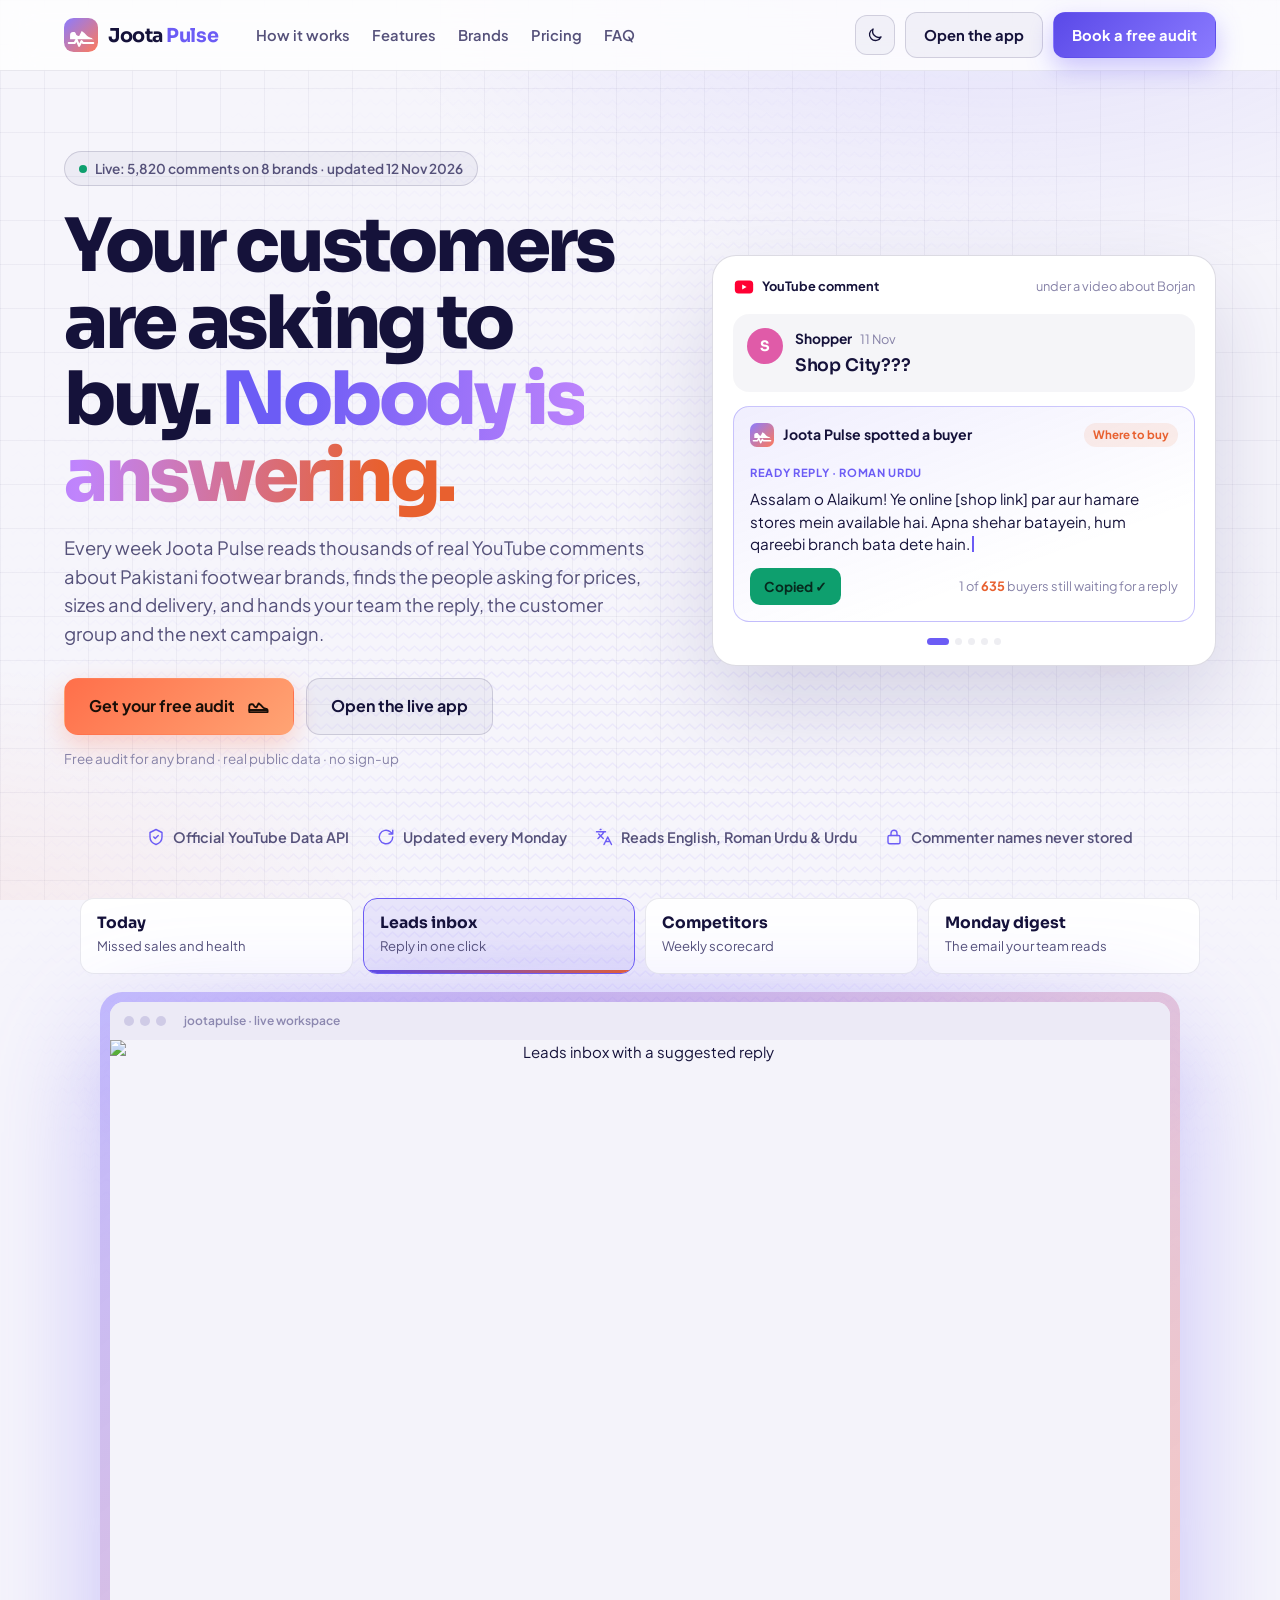
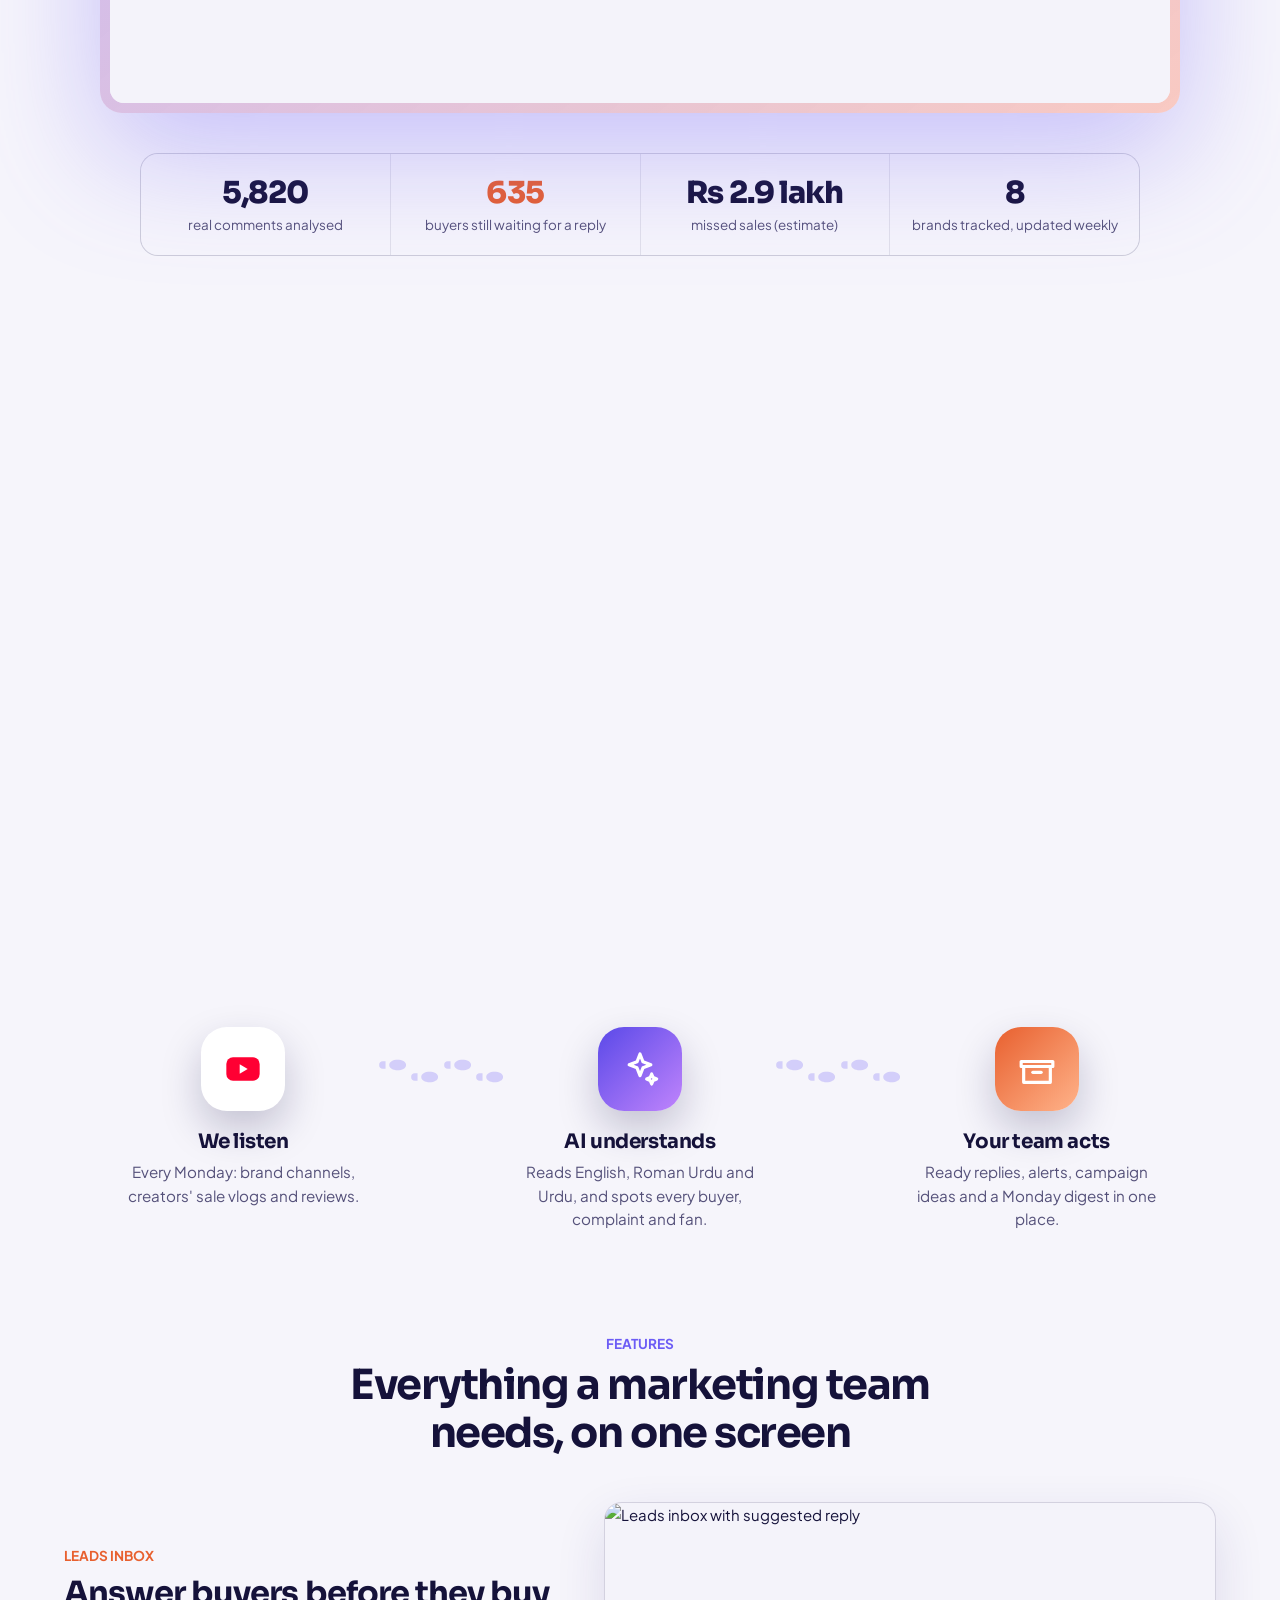
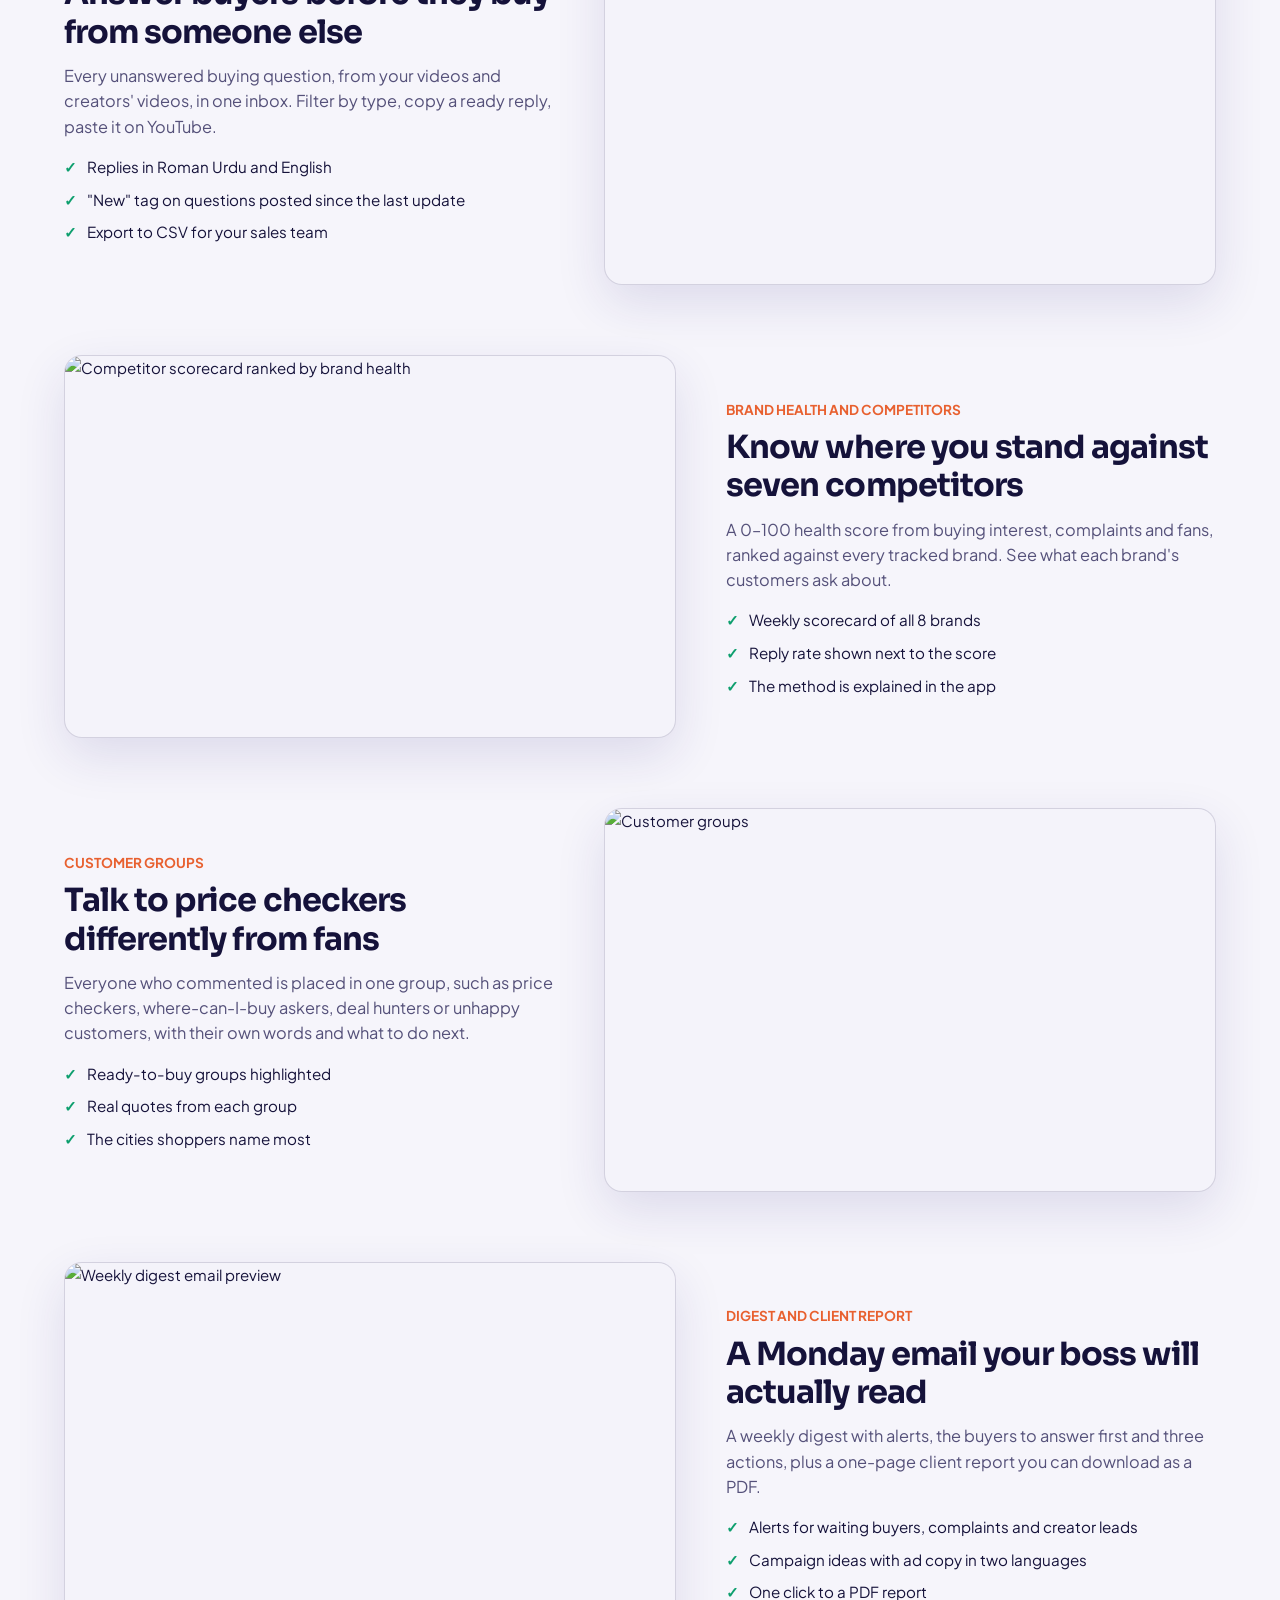
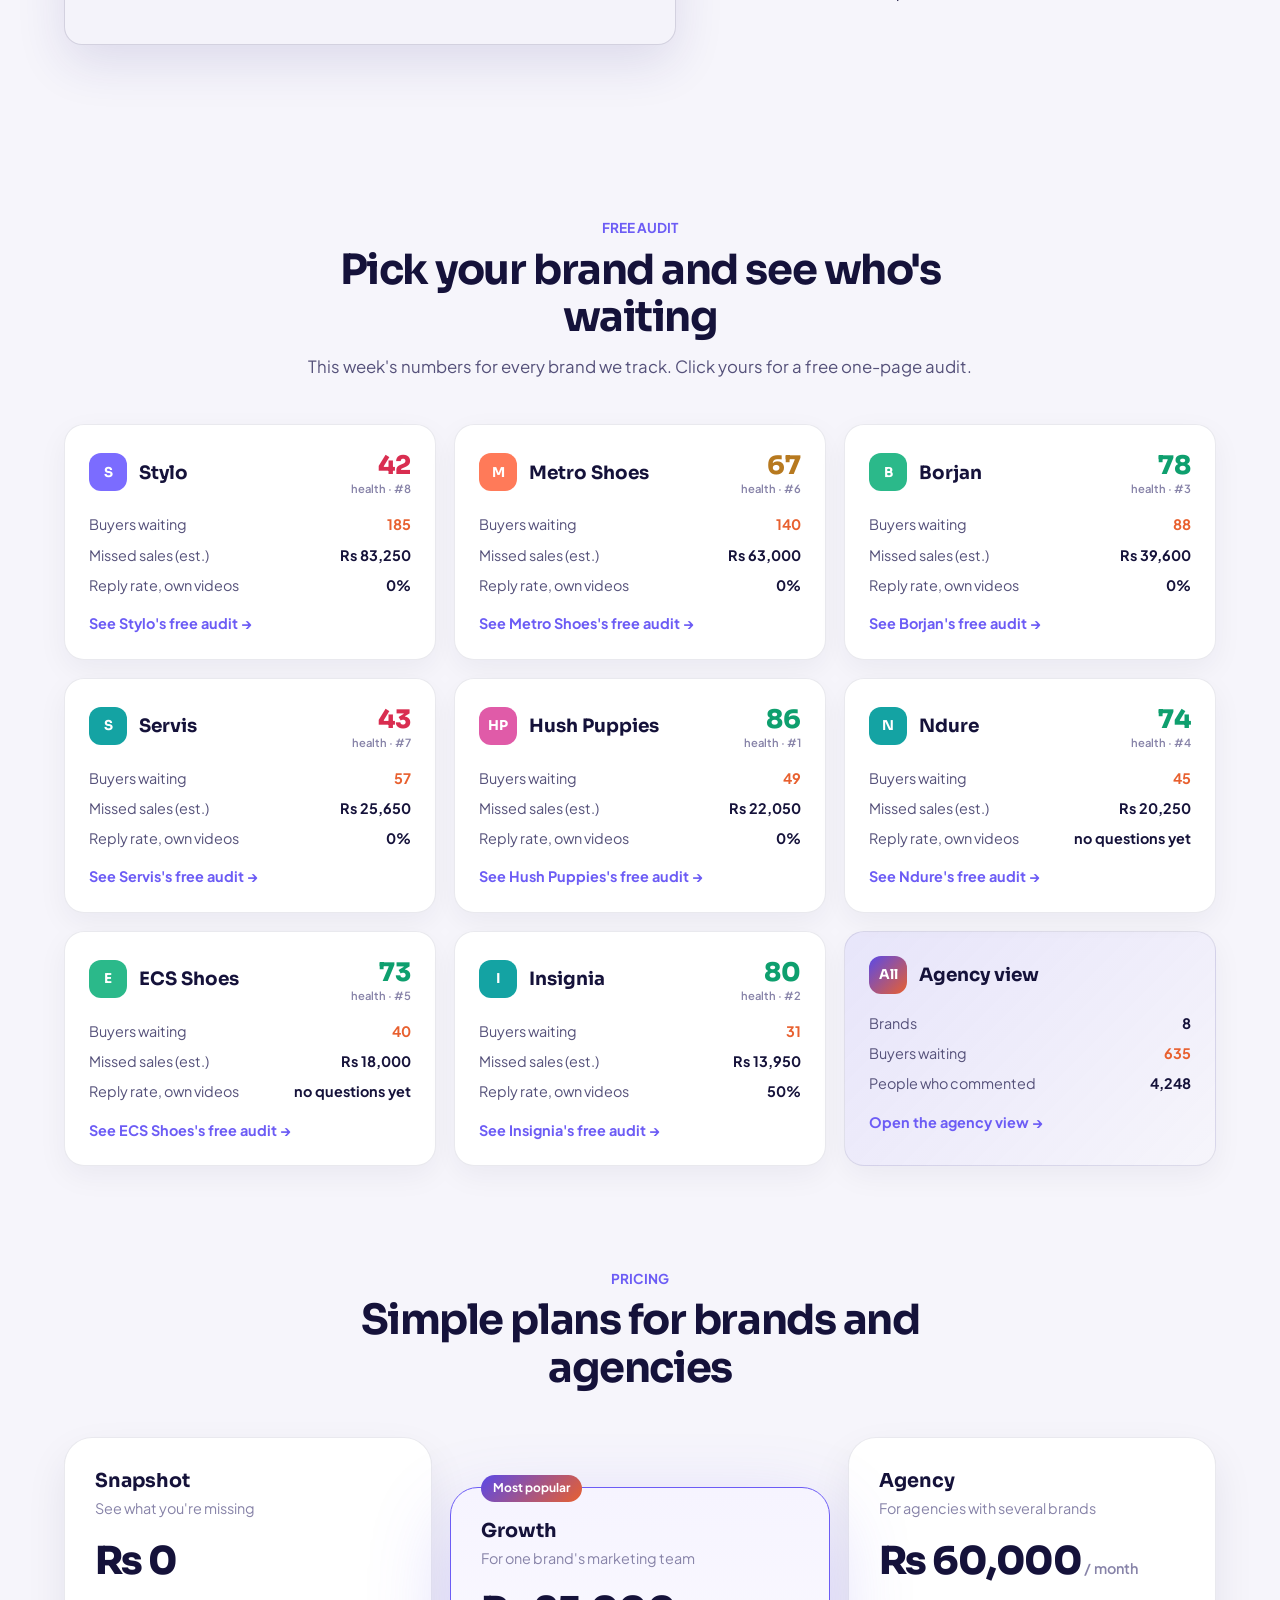
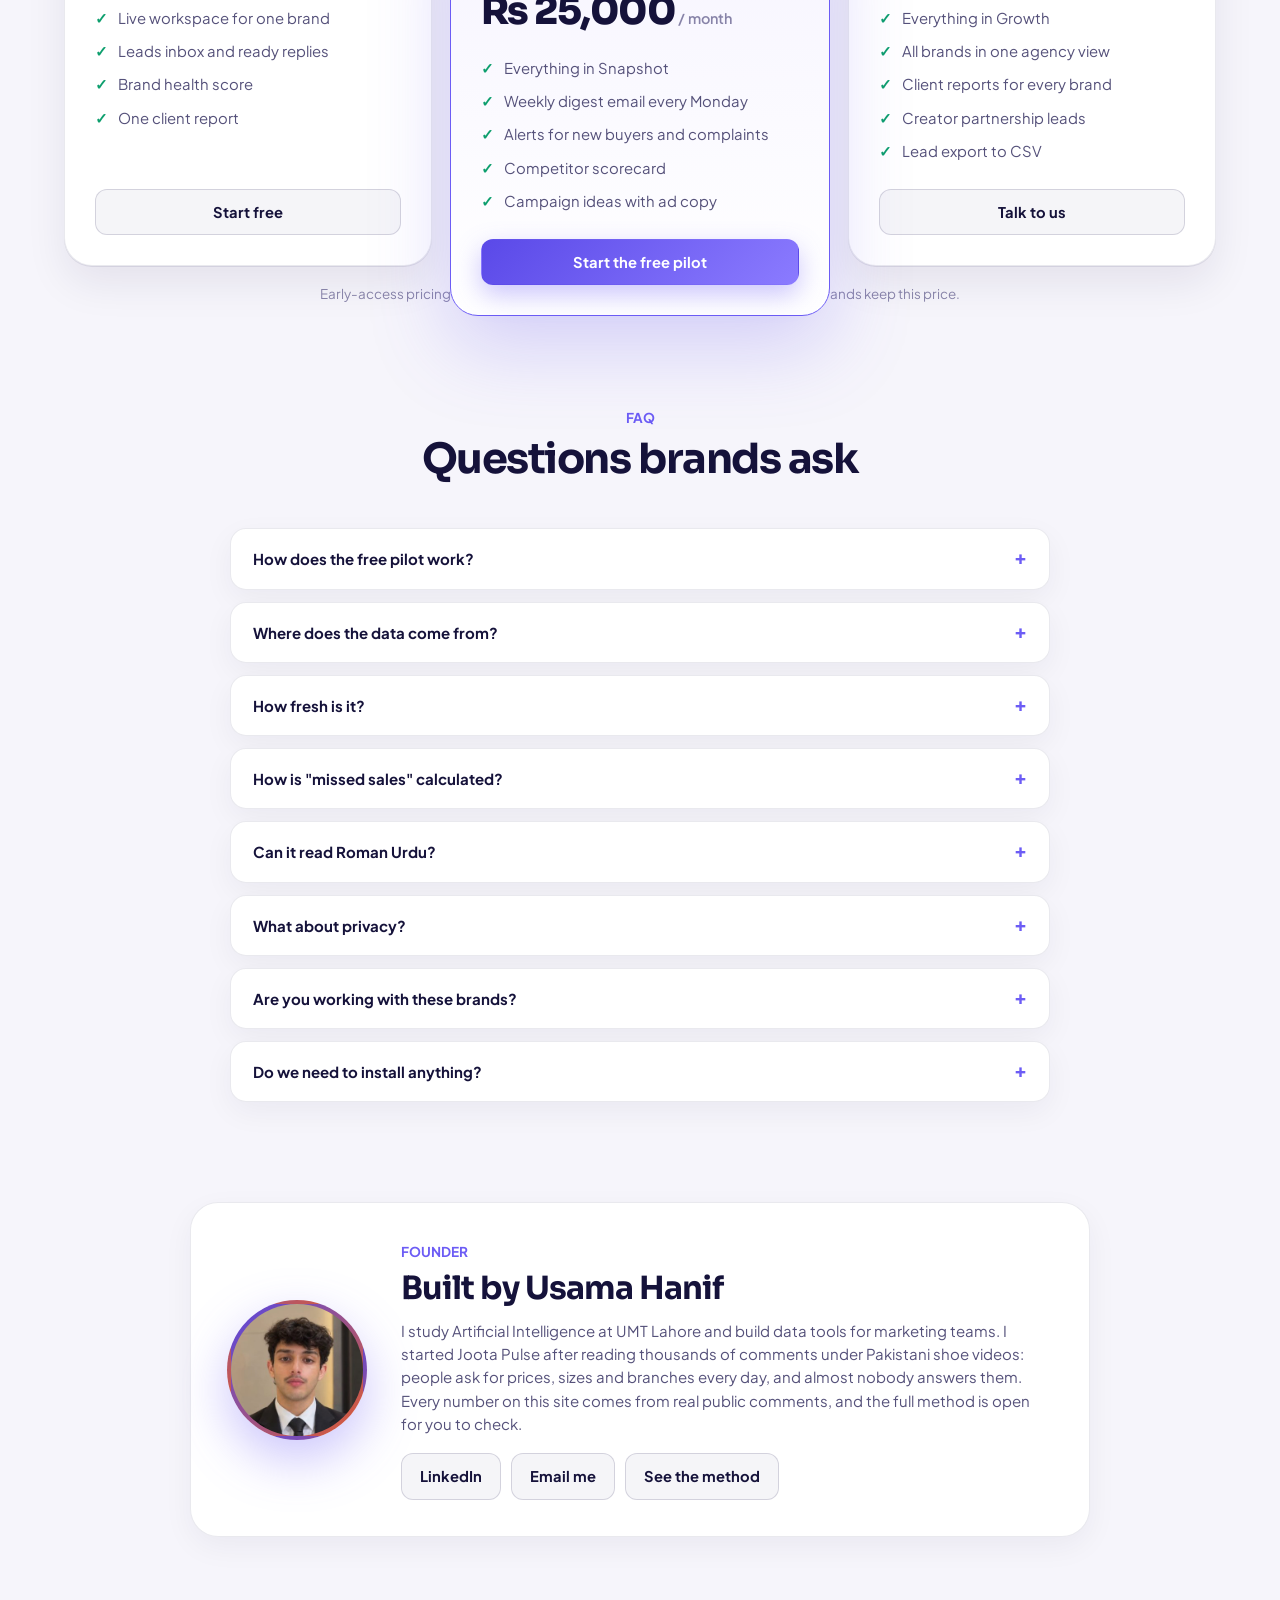
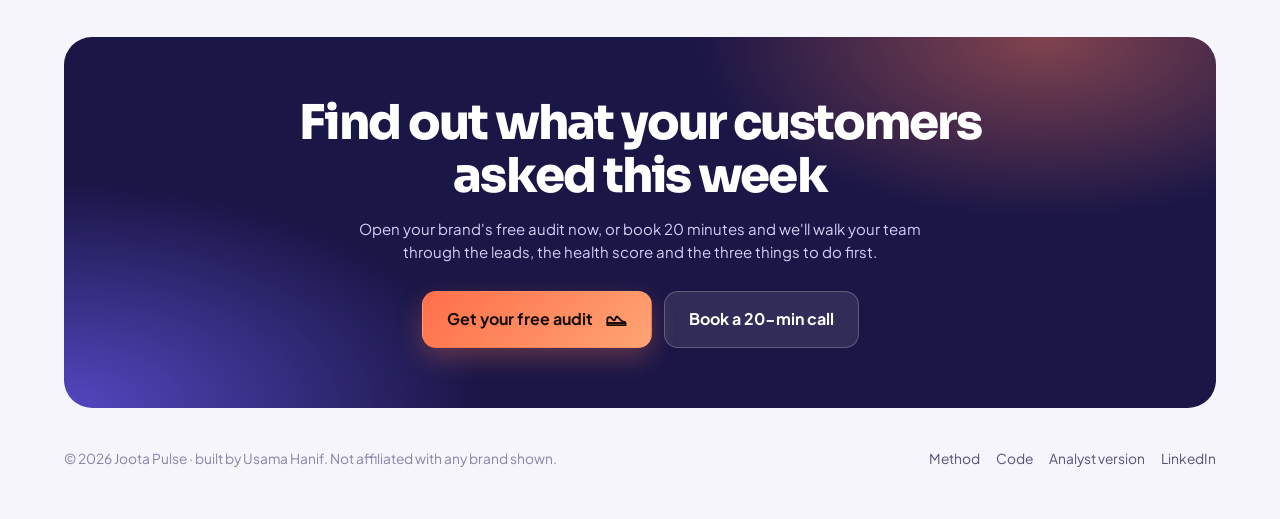
==== commit bc8f56d5: "Shoe-themed design: sneaker logo, shoebox/footprint/podium/megaphone icons, sole-tread hero, footste" ====
--- a/web/index.html
+++ b/web/index.html
@@ -9,7 +9,7 @@
 <meta property="og:description" content="Live audience intelligence for Pakistani footwear brands, built on real YouTube comments.">
 <meta property="og:image" content="preview.jpg">
 <meta name="theme-color" content="#0B0A1A">
-<link rel="icon" href="data:image/svg+xml,%3Csvg xmlns='http://www.w3.org/2000/svg' viewBox='0 0 64 64'%3E%3Crect width='64' height='64' rx='18' fill='%237B6CFF'/%3E%3Cpath d='M12 36h11l5-15 8 26 6-16h10' fill='none' stroke='white' stroke-width='5' stroke-linecap='round' stroke-linejoin='round'/%3E%3C/svg%3E">
+<link rel="icon" href="data:image/svg+xml,%3Csvg xmlns='http://www.w3.org/2000/svg' viewBox='0 0 64 64'%3E%3Cdefs%3E%3ClinearGradient id='g' x1='0' y1='0' x2='1' y2='1'%3E%3Cstop offset='0' stop-color='%238B7BFF'/%3E%3Cstop offset='1' stop-color='%23FF7A59'/%3E%3C/linearGradient%3E%3C/defs%3E%3Crect width='64' height='64' rx='18' fill='url%28%23g%29'/%3E%3Cg transform='translate%286 7%29 scale%282.17%29'%3E%3Cpath d='M2.5 15.3v-3.8c0-1.4 1.1-2.5 2.5-2.5h.7c.9 0 1.6.6 1.8 1.4.3 1.1 1.3 1.9 2.5 1.9h.4L12.6 8l2.3 1.8 2.5 2.6c.8.8 1.9 1.3 3 1.5 1.3.2 2.1 1.3 2.1 2.6v-1.2z' fill='white'/%3E%3C/g%3E%3Cpath d='M9 47h11l3.5-6.5 5 12 4.5-9 2.5 3.5H55' fill='none' stroke='white' stroke-width='4' stroke-linecap='round' stroke-linejoin='round'/%3E%3C/svg%3E">
 <script>try{var t=JSON.parse(localStorage.getItem("jp_theme"));if(t)document.documentElement.setAttribute("data-theme",t);else if(matchMedia("(prefers-color-scheme: light)").matches)document.documentElement.setAttribute("data-theme","light")}catch(e){}</script>
 <link rel="preconnect" href="https://fonts.googleapis.com">
 <link rel="preconnect" href="https://fonts.gstatic.com" crossorigin>
@@ -22,7 +22,7 @@
 <header class="lp-nav">
   <div class="lp">
     <a class="logo" href="./" aria-label="Joota Pulse home">
-      <svg viewBox="0 0 64 64" aria-hidden="true"><rect width="64" height="64" rx="18" fill="url(#lg)"/><path d="M12 36h11l5-15 8 26 6-16h10" fill="none" stroke="#fff" stroke-width="5" stroke-linecap="round" stroke-linejoin="round"/></svg>
+      <svg viewBox="0 0 64 64" aria-hidden="true"><rect width="64" height="64" rx="18" fill="url(#lg)"/><g transform="translate(6 7) scale(2.17)"><path d="M2.5 15.3v-3.8c0-1.4 1.1-2.5 2.5-2.5h.7c.9 0 1.6.6 1.8 1.4.3 1.1 1.3 1.9 2.5 1.9h.4L12.6 8l2.3 1.8 2.5 2.6c.8.8 1.9 1.3 3 1.5 1.3.2 2.1 1.3 2.1 2.6v-1.2z" fill="#fff"/></g><path d="M9 47h11l3.5-6.5 5 12 4.5-9 2.5 3.5H55" fill="none" stroke="#fff" stroke-width="4" stroke-linecap="round" stroke-linejoin="round"/></svg>
       <span>Joota<b>Pulse</b></span>
     </a>
     <nav aria-label="Sections"><a href="#how">How it works</a><a href="#features">Features</a><a href="#brands">Brands</a><a href="#pricing">Pricing</a><a href="#faq">FAQ</a></nav>
@@ -41,14 +41,14 @@
   <span class="eyebrow"><span class="live-dot"></span><span data-k="eyebrow">Live YouTube data, refreshed every week</span></span>
   <h1>Your customers are asking to buy. <span class="grad">Nobody is answering.</span></h1>
   <p class="lede">Every week Joota Pulse reads thousands of real YouTube comments about Pakistani footwear brands, finds the people asking for prices, sizes and delivery, and hands your team the reply, the customer group and the next campaign.</p>
-  <div class="cta"><a class="btn coral lg" href="#brands">Get your free audit</a><a class="btn ghost lg" href="app.html">Open the live app</a></div>
+  <div class="cta"><a class="btn coral lg step-btn" href="#brands">Get your free audit<svg class="step" viewBox="0 0 24 24" fill="none" stroke="currentColor" stroke-width="2" stroke-linecap="round" stroke-linejoin="round" aria-hidden="true"><path d="M2.5 17.5v-6c0-1.4 1.1-2.5 2.5-2.5h.7c.9 0 1.6.6 1.8 1.4.3 1.1 1.3 1.9 2.5 1.9h.4L12.6 8l2.3 1.8 2.5 2.6c.8.8 1.9 1.3 3 1.5 1.3.2 2.1 1.3 2.1 2.6v1H2.5z"/><path d="M2.5 15.3h19.6"/></svg></a><a class="btn ghost lg" href="app.html">Open the live app</a></div>
   <p class="small">Free audit for any brand · real public data · no sign-up</p>
   </div>
   <div class="demo" id="demo" aria-label="Live example: a real buyer comment and the reply Joota Pulse suggests">
     <div class="demo-top"><span class="yt"><svg viewBox="0 0 24 24" aria-hidden="true"><rect x="2" y="5" width="20" height="14" rx="4" fill="#FF0033"/><path d="M10 9.2v5.6l4.8-2.8z" fill="#fff"/></svg>YouTube comment</span><span class="demo-where" id="demo-where">under a creator video</span></div>
     <div class="demo-cmt"><div class="demo-av" id="demo-av">S</div><div><div class="demo-meta"><b>Shopper</b><span id="demo-date">this week</span></div><p id="demo-text">Shop kidhar hai?</p></div></div>
     <div class="demo-ai">
-      <div class="demo-ai-h"><span class="pulse-ic"><svg viewBox="0 0 64 64" aria-hidden="true"><rect width="64" height="64" rx="18" fill="url(#lg)"/><path d="M12 36h11l5-15 8 26 6-16h10" fill="none" stroke="#fff" stroke-width="5" stroke-linecap="round" stroke-linejoin="round"/></svg></span><b>Joota Pulse spotted a buyer</b><span class="tag hot" id="demo-tag">Where to buy</span></div>
+      <div class="demo-ai-h"><span class="pulse-ic"><svg viewBox="0 0 64 64" aria-hidden="true"><rect width="64" height="64" rx="18" fill="url(#lg)"/><g transform="translate(6 7) scale(2.17)"><path d="M2.5 15.3v-3.8c0-1.4 1.1-2.5 2.5-2.5h.7c.9 0 1.6.6 1.8 1.4.3 1.1 1.3 1.9 2.5 1.9h.4L12.6 8l2.3 1.8 2.5 2.6c.8.8 1.9 1.3 3 1.5 1.3.2 2.1 1.3 2.1 2.6v-1.2z" fill="#fff"/></g><path d="M9 47h11l3.5-6.5 5 12 4.5-9 2.5 3.5H55" fill="none" stroke="#fff" stroke-width="4" stroke-linecap="round" stroke-linejoin="round"/></svg></span><b>Joota Pulse spotted a buyer</b><span class="tag hot" id="demo-tag">Where to buy</span></div>
       <div class="demo-reply"><small>READY REPLY · ROMAN URDU</small><p><span id="demo-reply"></span><i class="caret"></i></p></div>
       <div class="demo-act"><span class="demo-btn" id="demo-btn">Copy reply</span><span class="demo-note" id="demo-note">1 of <b data-k="waiting">–</b> buyers still waiting for a reply</span></div>
     </div>
@@ -104,11 +104,11 @@
   <div class="flow reveal">
     <div class="node"><div class="ic yt"><svg viewBox="0 0 24 24" aria-hidden="true"><rect x="2" y="5" width="20" height="14" rx="4" fill="currentColor"/><path d="M10 9.2v5.6l4.8-2.8z" fill="#fff"/></svg></div>
       <h3>We listen</h3><p>Every Monday: brand channels, creators' sale vlogs and reviews.</p></div>
-    <div class="link" aria-hidden="true"><i></i></div>
+    <div class="link steps-trail" aria-hidden="true"><span><svg viewBox="4.5 2.5 7 15" aria-hidden="true"><path d="M8 3c1.8 0 2.8 2.2 2.8 4.6S9.7 12 8 12 5.2 10 5.2 7.6 6.2 3 8 3zM6 14h4v1.4a2 2 0 01-4 0z" fill="currentColor"/></svg></span><span><svg viewBox="4.5 2.5 7 15" aria-hidden="true"><path d="M8 3c1.8 0 2.8 2.2 2.8 4.6S9.7 12 8 12 5.2 10 5.2 7.6 6.2 3 8 3zM6 14h4v1.4a2 2 0 01-4 0z" fill="currentColor"/></svg></span><span><svg viewBox="4.5 2.5 7 15" aria-hidden="true"><path d="M8 3c1.8 0 2.8 2.2 2.8 4.6S9.7 12 8 12 5.2 10 5.2 7.6 6.2 3 8 3zM6 14h4v1.4a2 2 0 01-4 0z" fill="currentColor"/></svg></span><span><svg viewBox="4.5 2.5 7 15" aria-hidden="true"><path d="M8 3c1.8 0 2.8 2.2 2.8 4.6S9.7 12 8 12 5.2 10 5.2 7.6 6.2 3 8 3zM6 14h4v1.4a2 2 0 01-4 0z" fill="currentColor"/></svg></span></div>
     <div class="node"><div class="ic ai"><svg viewBox="0 0 24 24" fill="none" stroke="currentColor" stroke-width="1.9" stroke-linecap="round" stroke-linejoin="round" aria-hidden="true"><path d="M12 3l1.8 4.7L18.5 9.5l-4.7 1.8L12 16l-1.8-4.7L5.5 9.5l4.7-1.8z"/><path d="M19 15l.9 2.1L22 18l-2.1.9L19 21l-.9-2.1L16 18l2.1-.9z"/></svg></div>
       <h3>AI understands</h3><p>Reads English, Roman Urdu and Urdu, and spots every buyer, complaint and fan.</p></div>
-    <div class="link" aria-hidden="true"><i></i></div>
-    <div class="node"><div class="ic team"><svg viewBox="0 0 24 24" fill="none" stroke="currentColor" stroke-width="1.9" stroke-linecap="round" stroke-linejoin="round" aria-hidden="true"><path d="M3 13l3-8h12l3 8v6H3zM3 13h5l1 3h6l1-3h5"/></svg></div>
+    <div class="link steps-trail" aria-hidden="true"><span><svg viewBox="4.5 2.5 7 15" aria-hidden="true"><path d="M8 3c1.8 0 2.8 2.2 2.8 4.6S9.7 12 8 12 5.2 10 5.2 7.6 6.2 3 8 3zM6 14h4v1.4a2 2 0 01-4 0z" fill="currentColor"/></svg></span><span><svg viewBox="4.5 2.5 7 15" aria-hidden="true"><path d="M8 3c1.8 0 2.8 2.2 2.8 4.6S9.7 12 8 12 5.2 10 5.2 7.6 6.2 3 8 3zM6 14h4v1.4a2 2 0 01-4 0z" fill="currentColor"/></svg></span><span><svg viewBox="4.5 2.5 7 15" aria-hidden="true"><path d="M8 3c1.8 0 2.8 2.2 2.8 4.6S9.7 12 8 12 5.2 10 5.2 7.6 6.2 3 8 3zM6 14h4v1.4a2 2 0 01-4 0z" fill="currentColor"/></svg></span><span><svg viewBox="4.5 2.5 7 15" aria-hidden="true"><path d="M8 3c1.8 0 2.8 2.2 2.8 4.6S9.7 12 8 12 5.2 10 5.2 7.6 6.2 3 8 3zM6 14h4v1.4a2 2 0 01-4 0z" fill="currentColor"/></svg></span></div>
+    <div class="node"><div class="ic team"><svg viewBox="0 0 24 24" fill="none" stroke="currentColor" stroke-width="1.9" stroke-linecap="round" stroke-linejoin="round" aria-hidden="true"><path d="M2.5 7.5h19v3h-19z"/><path d="M4 10.5v9.5h16v-9.5"/><path d="M9.5 14h5"/></svg></div>
       <h3>Your team acts</h3><p>Ready replies, alerts, campaign ideas and a Monday digest in one place.</p></div>
   </div>
 </section>
@@ -189,7 +189,7 @@
   <div class="reveal final">
     <h2>Find out what your customers asked this week</h2>
     <p>Open your brand's free audit now, or book 20 minutes and we'll walk your team through the leads, the health score and the three things to do first.</p>
-    <div class="cta"><a class="btn coral lg" href="#brands">Get your free audit</a><a class="btn ghost lg" data-audit href="#">Book a 20-min call</a></div>
+    <div class="cta"><a class="btn coral lg step-btn" href="#brands">Get your free audit<svg class="step" viewBox="0 0 24 24" fill="none" stroke="currentColor" stroke-width="2" stroke-linecap="round" stroke-linejoin="round" aria-hidden="true"><path d="M2.5 17.5v-6c0-1.4 1.1-2.5 2.5-2.5h.7c.9 0 1.6.6 1.8 1.4.3 1.1 1.3 1.9 2.5 1.9h.4L12.6 8l2.3 1.8 2.5 2.6c.8.8 1.9 1.3 3 1.5 1.3.2 2.1 1.3 2.1 2.6v1H2.5z"/><path d="M2.5 15.3h19.6"/></svg></a><a class="btn ghost lg" data-audit href="#">Book a 20-min call</a></div>
   </div>
 </section>
 </main>
--- a/web/styles.css
+++ b/web/styles.css
@@ -781,7 +781,7 @@
 .trust span { display: inline-flex; align-items: center; gap: 8px; }
 .trust svg { width: 18px; height: 18px; color: var(--violet); }
 
-.flow { display: grid; grid-template-columns: 1fr 90px 1fr 90px 1fr; align-items: start; max-width: 1060px; margin: 0 auto; }
+.flow { display: grid; grid-template-columns: 1fr 130px 1fr 130px 1fr; align-items: start; max-width: 1060px; margin: 0 auto; }
 .node { text-align: center; padding: 0 8px; }
 .node .ic { width: 84px; height: 84px; border-radius: 26px; margin: 0 auto; display: grid; place-items: center; box-shadow: 0 18px 40px rgba(20, 14, 70, .22); }
 .node .ic svg { width: 40px; height: 40px; }
@@ -845,3 +845,42 @@
   .insight-card { flex-direction: column; align-items: flex-start; gap: 8px; }
 }
 .rank-row .nm .tag { margin-top: 4px; display: inline-block; }
+
+/* =================================================================== SHOE THEME + workflow */
+.btn { gap: 8px; }
+.btn.wa { background: #25D366; color: #06331A; border: 1px solid #1FB458; }
+.btn.wa:hover { background: #2EE173; }
+.btn.done-btn { background: color-mix(in srgb, var(--mint) 18%, transparent); color: var(--mint); border: 1px solid color-mix(in srgb, var(--mint) 45%, transparent); }
+.tag svg { width: 11px; height: 11px; margin-right: 3px; vertical-align: -1px; }
+.irow.done { opacity: .62; }
+.irow.done .t { text-decoration: line-through; text-decoration-color: color-mix(in srgb, var(--text) 30%, transparent); }
+.progress { display: grid; grid-template-columns: auto 1fr auto; gap: 14px; align-items: center; margin: 0 0 14px; padding: 12px 16px; border-radius: 14px;
+  background: var(--s1); border: 1px solid var(--line); }
+.progress .pt { font-size: .9rem; color: var(--muted); white-space: nowrap; } .progress .pt b { color: var(--text); }
+.progress .pb { height: 8px; border-radius: 99px; background: var(--s3); overflow: hidden; }
+.progress .pb i { display: block; height: 100%; border-radius: 99px; background: linear-gradient(90deg, var(--mint), #7BE0B8); transition: width .5s; }
+.progress .note { font-size: .74rem; }
+.empty { display: grid; justify-items: center; gap: 6px; text-align: center; padding: 34px 10px; color: var(--muted); }
+.empty-art { width: 120px; height: 90px; margin-bottom: 6px; }
+.empty b { color: var(--text); font-family: var(--display); }
+@media (max-width: 820px) { .progress { grid-template-columns: 1fr; gap: 8px; } }
+/* hero: shoe-sole tread pattern, fading out from the centre */
+.lp-hero { position: relative; isolation: isolate; }
+.lp-hero::before { content: ""; position: absolute; inset: -40px -60px 0; z-index: -1; pointer-events: none;
+  background-image: url("data:image/svg+xml,%3Csvg xmlns='http://www.w3.org/2000/svg' width='44' height='26' viewBox='0 0 44 26'%3E%3Cpath d='M0 9l5.5-5 5.5 5 5.5-5 5.5 5 5.5-5 5.5 5 5.5-5 5.5 5M0 22l5.5-5 5.5 5 5.5-5 5.5 5 5.5-5 5.5 5 5.5-5 5.5 5' fill='none' stroke='%238B7BFF' stroke-opacity='.09' stroke-width='1.6' stroke-linecap='round' stroke-linejoin='round'/%3E%3C/svg%3E");
+  -webkit-mask-image: radial-gradient(70% 60% at 50% 40%, #000 20%, transparent 75%); mask-image: radial-gradient(70% 60% at 50% 40%, #000 20%, transparent 75%); }
+/* main button: a sneaker that steps forward */
+.step-btn .step { width: 22px; height: 22px; margin-left: 4px; transition: transform .35s cubic-bezier(.3, 1.6, .5, 1); }
+.step-btn:hover .step, .step-btn:focus-visible .step { transform: translateX(6px) rotate(-8deg); }
+/* footprints walking between the How-it-works steps */
+.steps-trail { background: none; height: auto; display: flex; justify-content: space-around; align-items: center; margin-top: 30px; }
+.steps-trail span { width: 14px; height: 28px; color: var(--violet); opacity: .25; animation: walk 2.4s infinite; }
+.steps-trail span:nth-child(odd) { transform: translateY(-6px) rotate(90deg); }
+.steps-trail span:nth-child(even) { transform: translateY(6px) rotate(90deg) scaleX(-1); }
+.steps-trail span:nth-child(2) { animation-delay: .3s; } .steps-trail span:nth-child(3) { animation-delay: .6s; } .steps-trail span:nth-child(4) { animation-delay: .9s; }
+.steps-trail svg { width: 100%; height: 100%; display: block; }
+@keyframes walk { 0%, 100% { opacity: .25; } 20% { opacity: 1; } }
+@media (prefers-reduced-motion: reduce) { .steps-trail span { animation: none; opacity: .6; } .step-btn .step { transition: none; } }
+.btn.wa-soft { background: transparent; color: #4BE08A; border: 1px solid rgba(75, 224, 138, .45); }
+.btn.wa-soft:hover { background: rgba(37, 211, 102, .1); }
+.btn.wa-soft svg { width: 18px; height: 18px; }
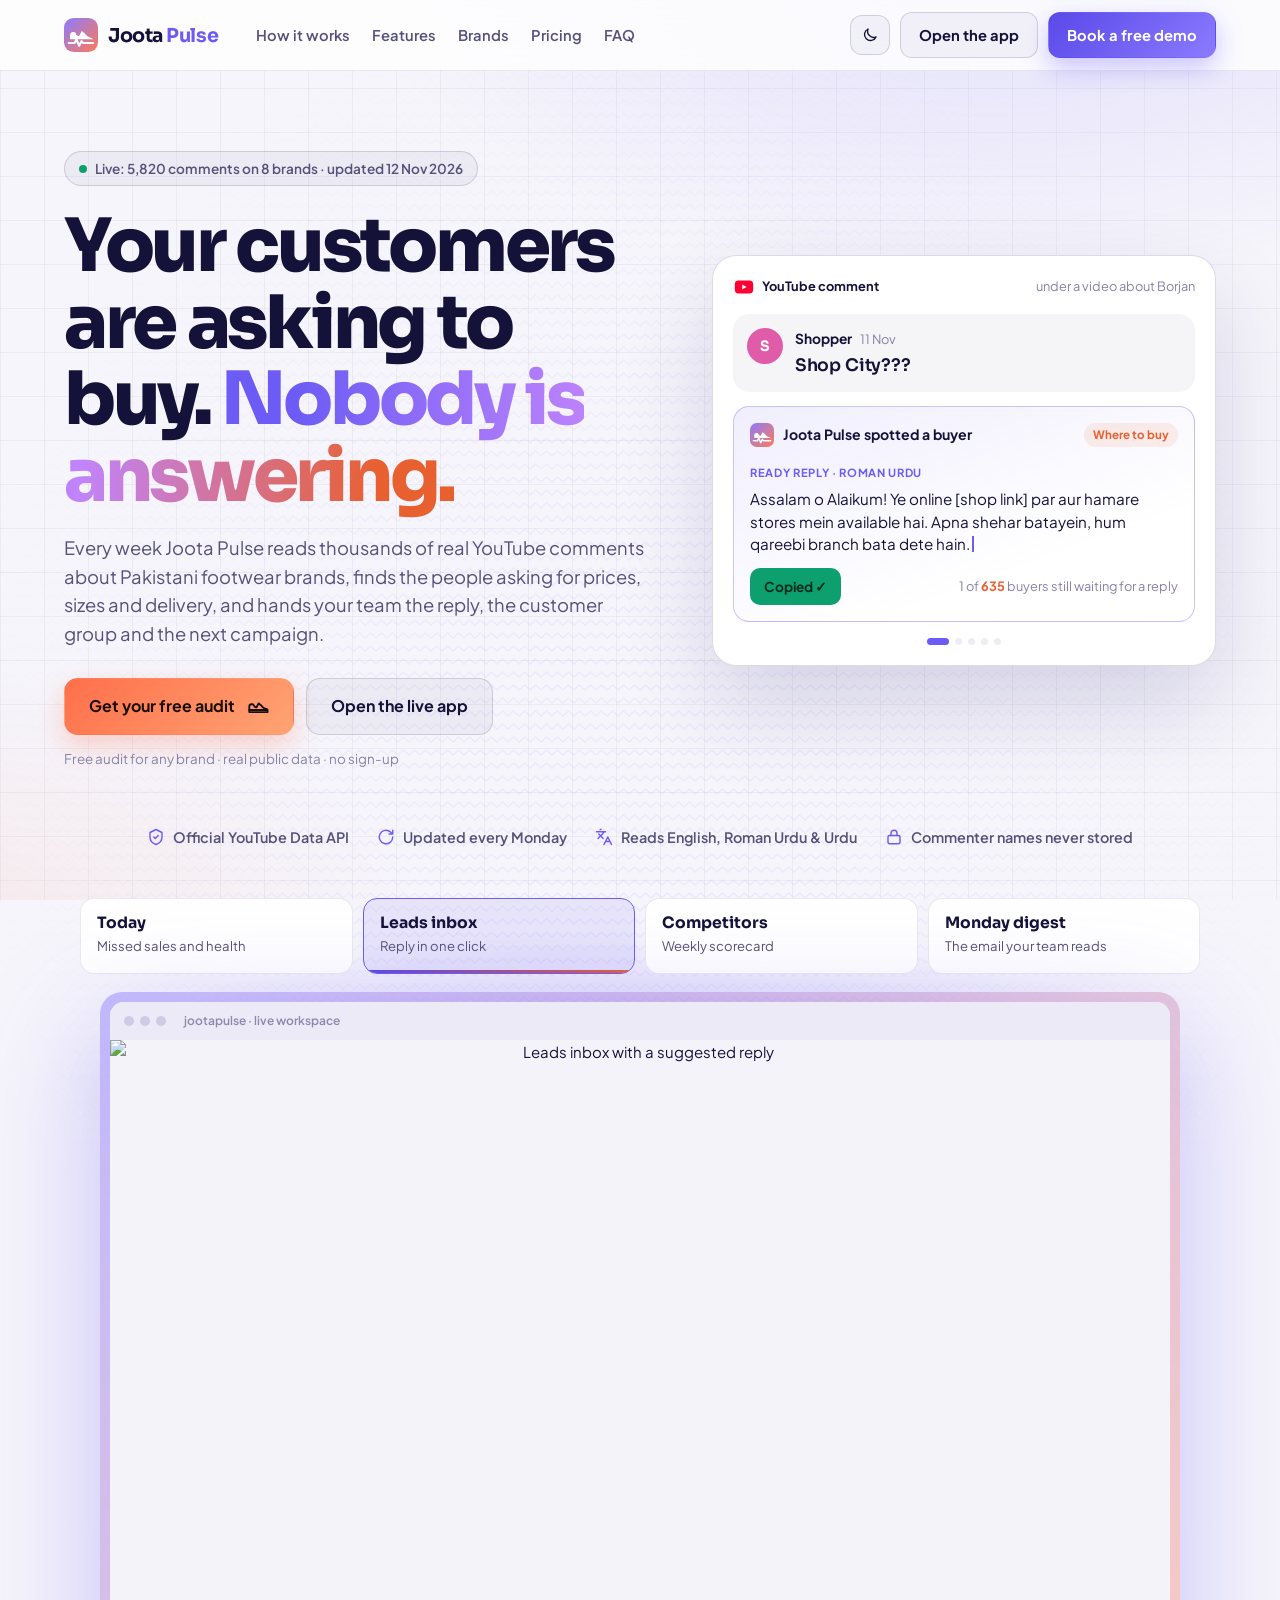
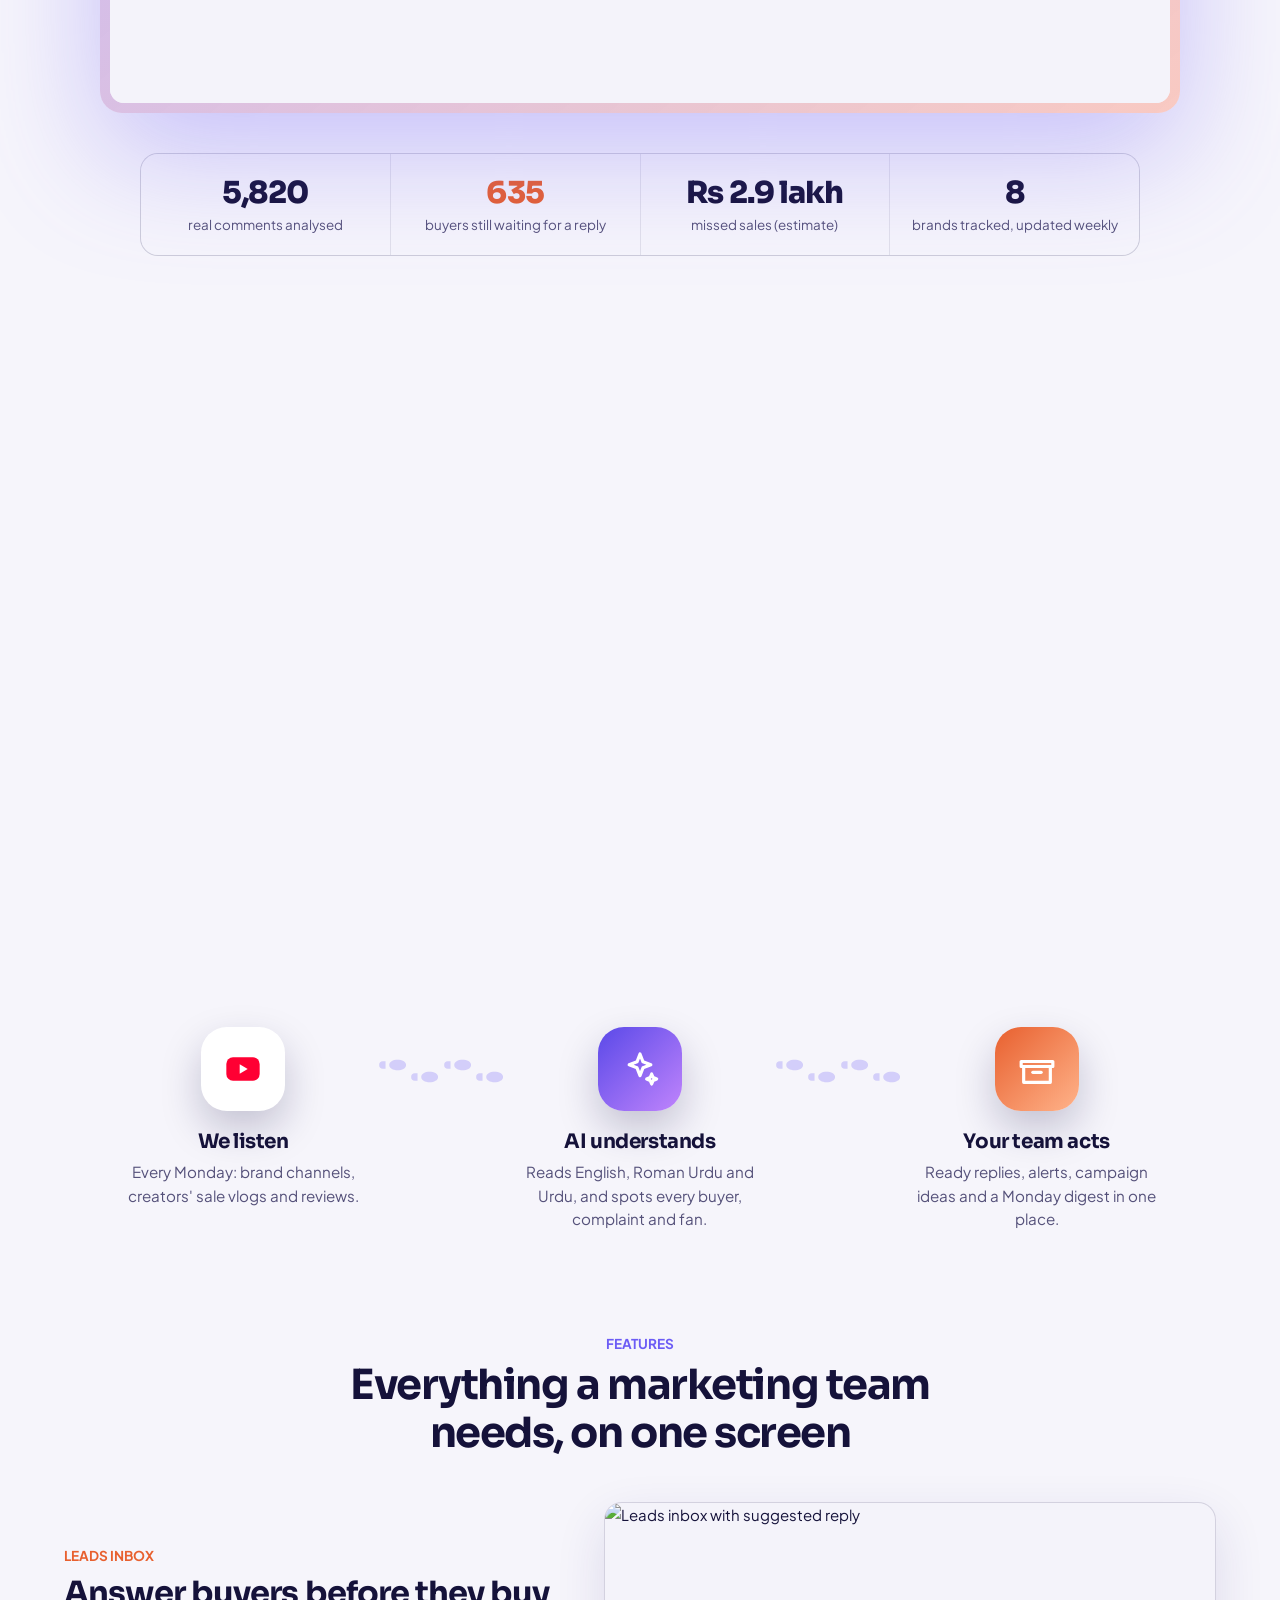
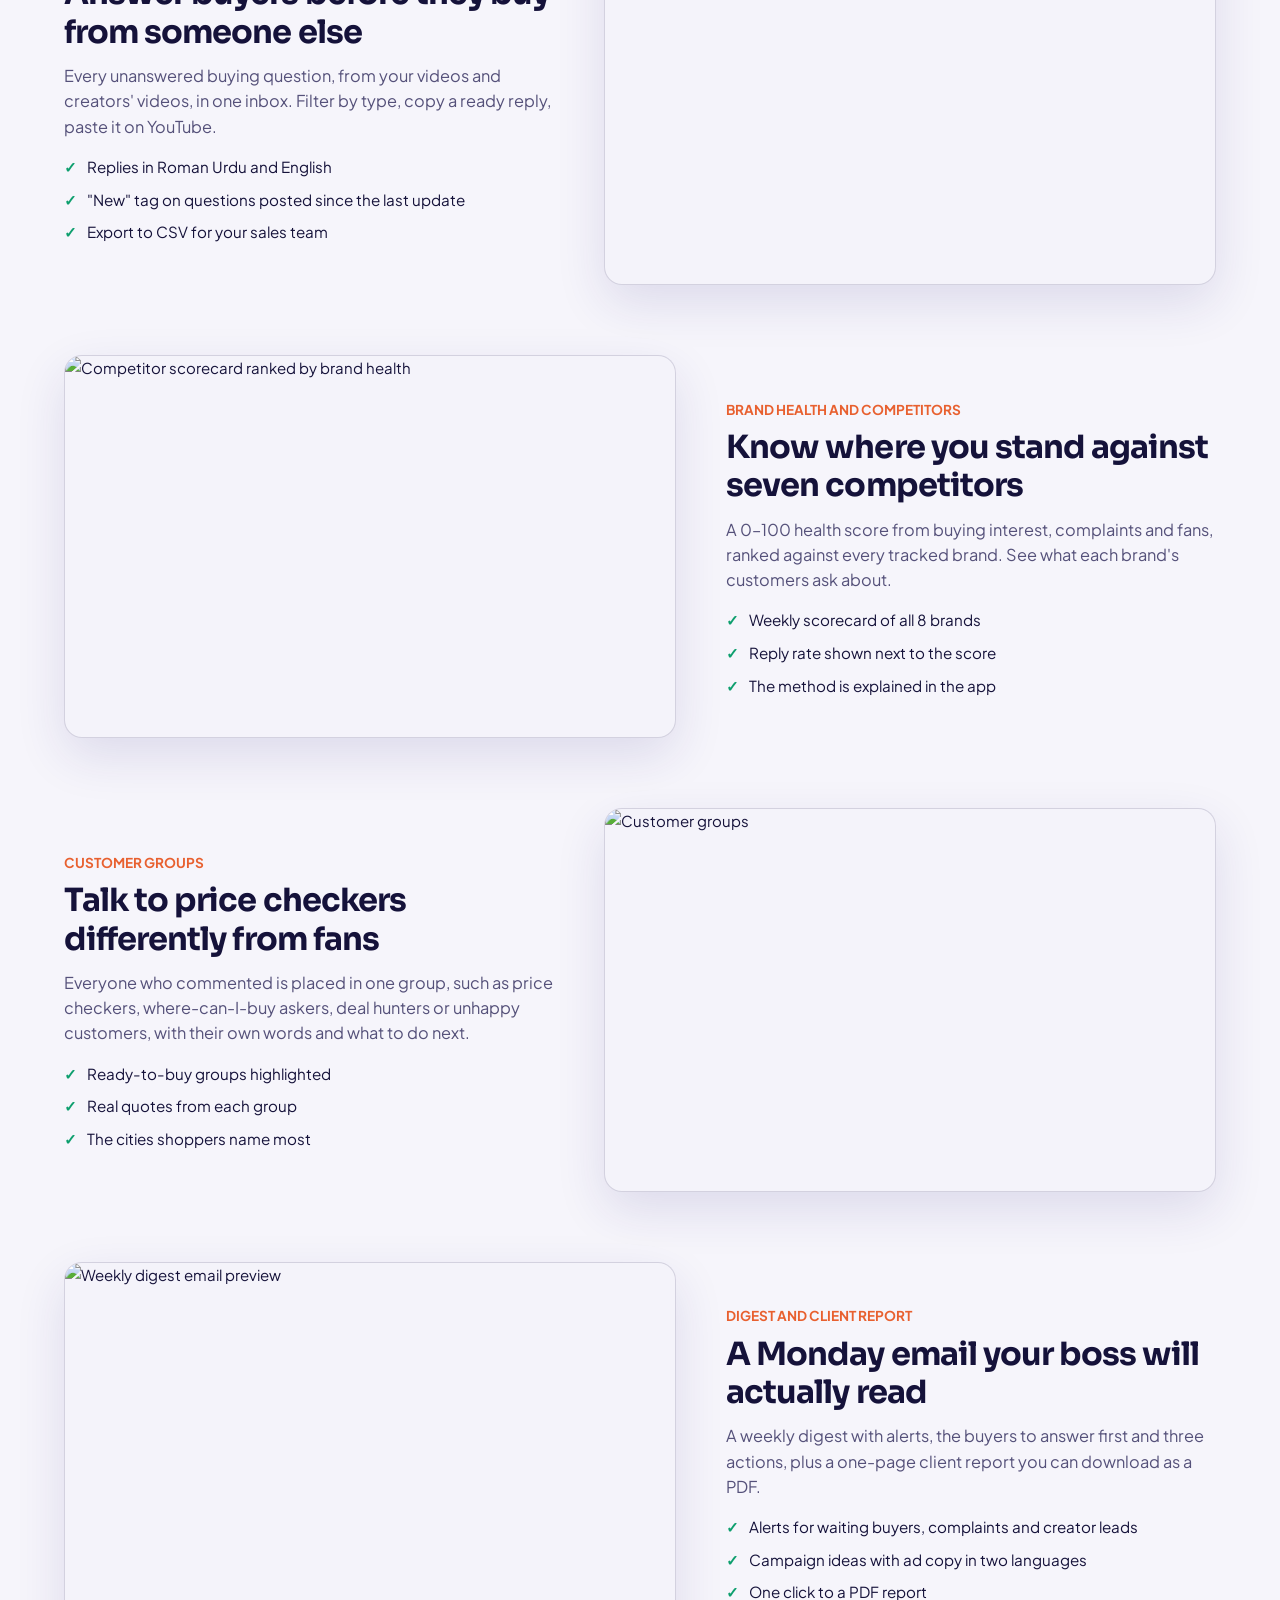
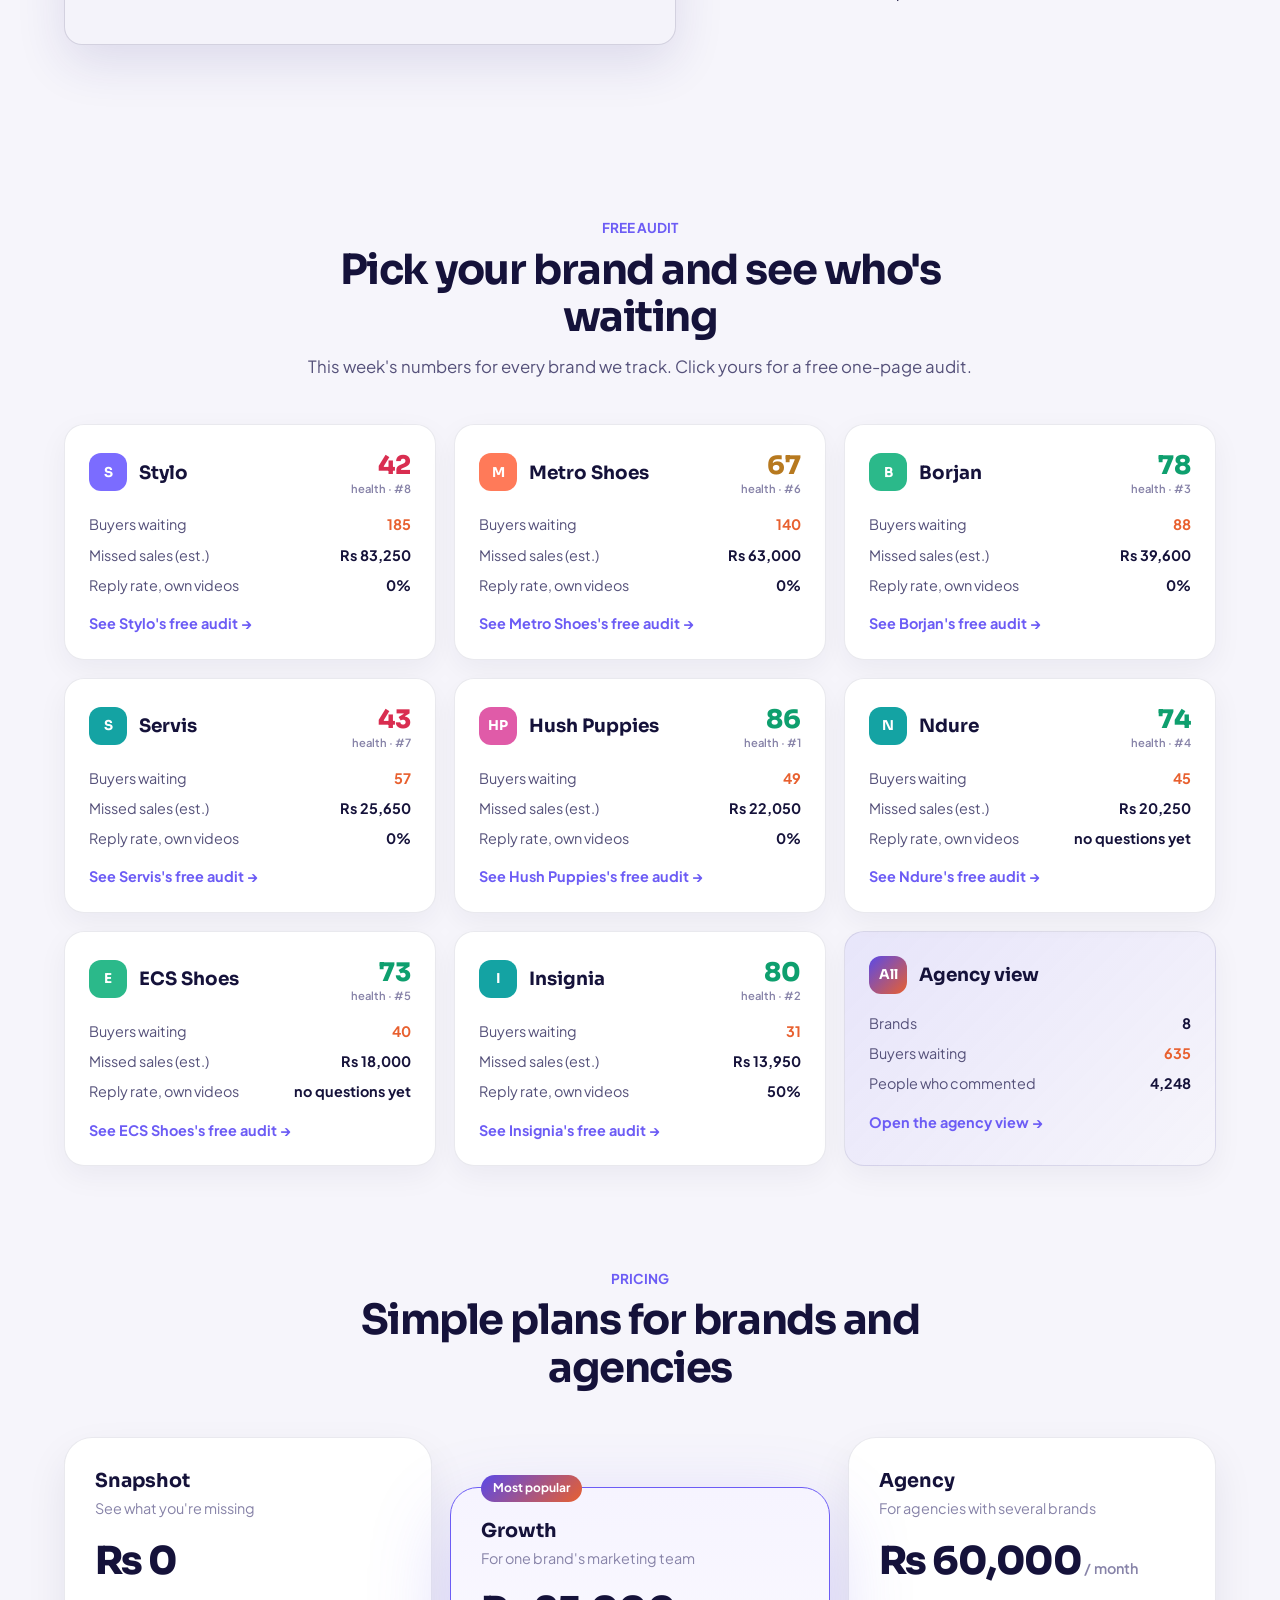
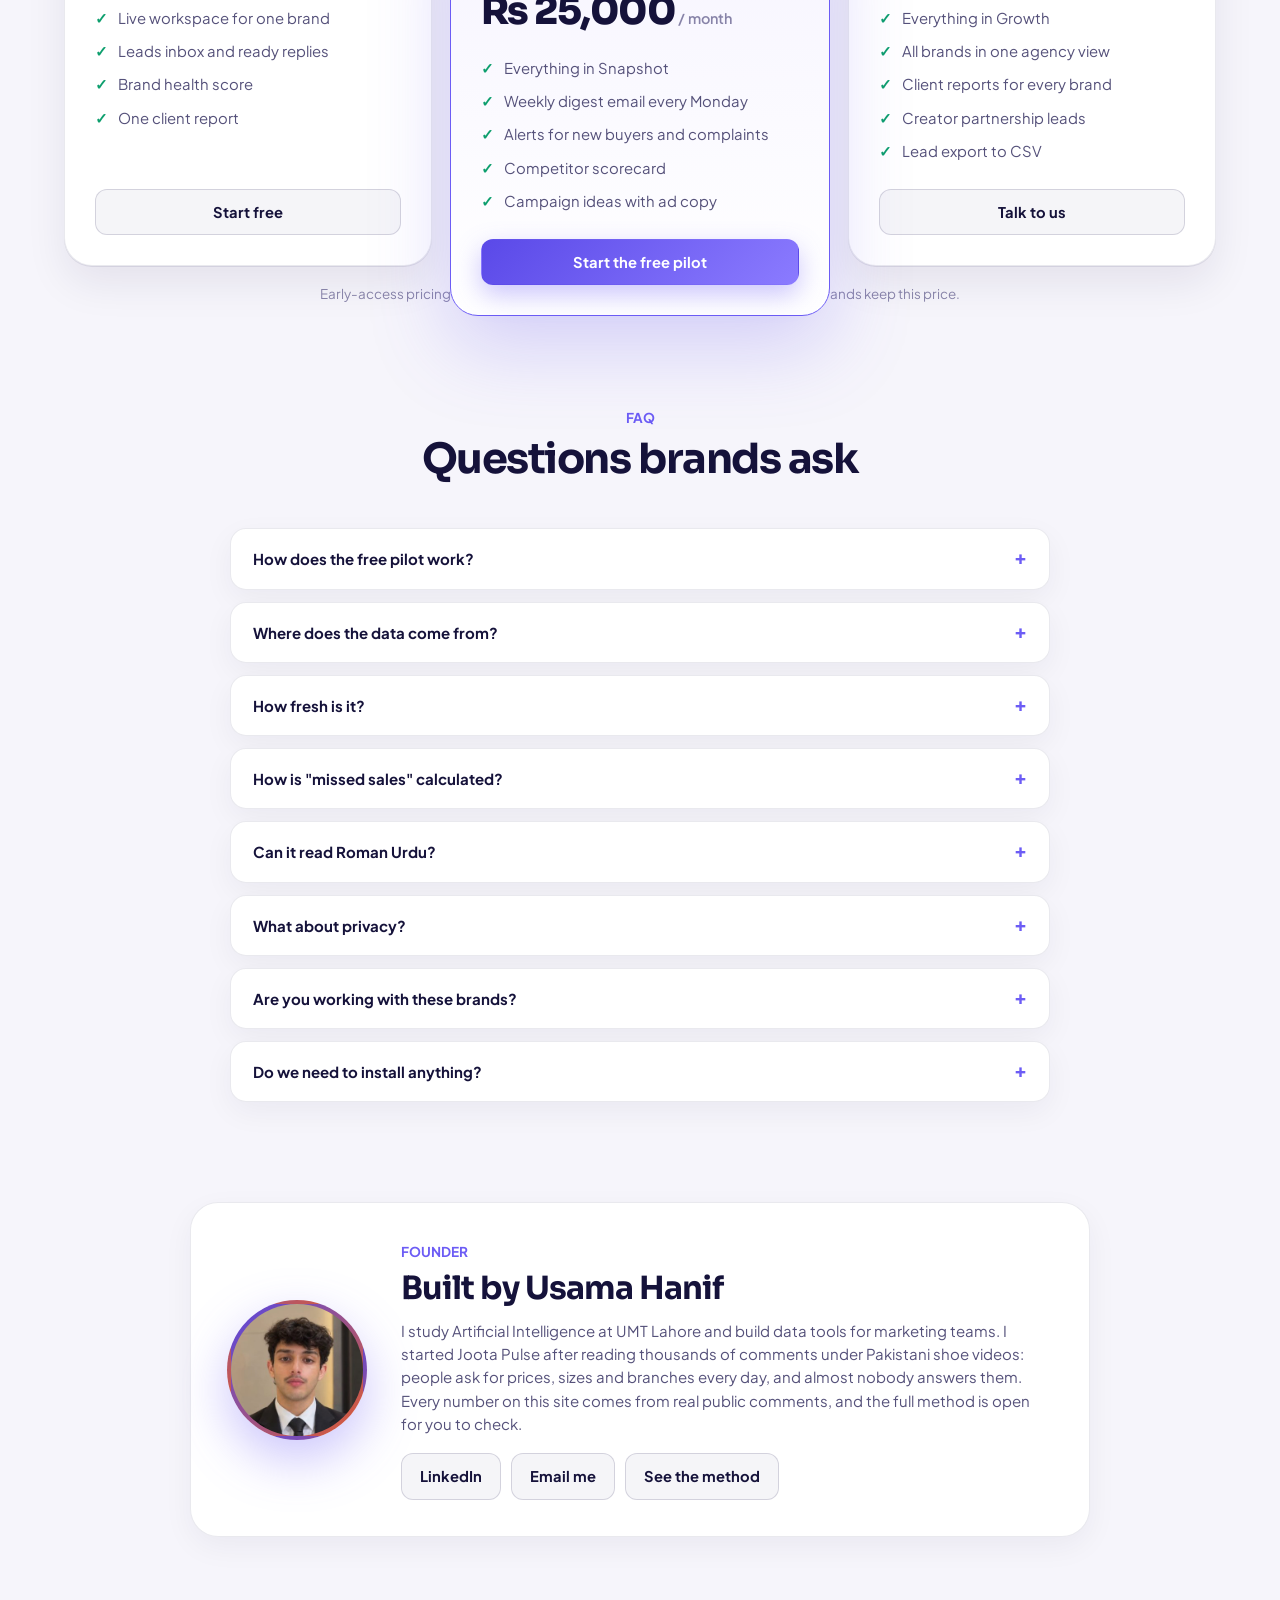
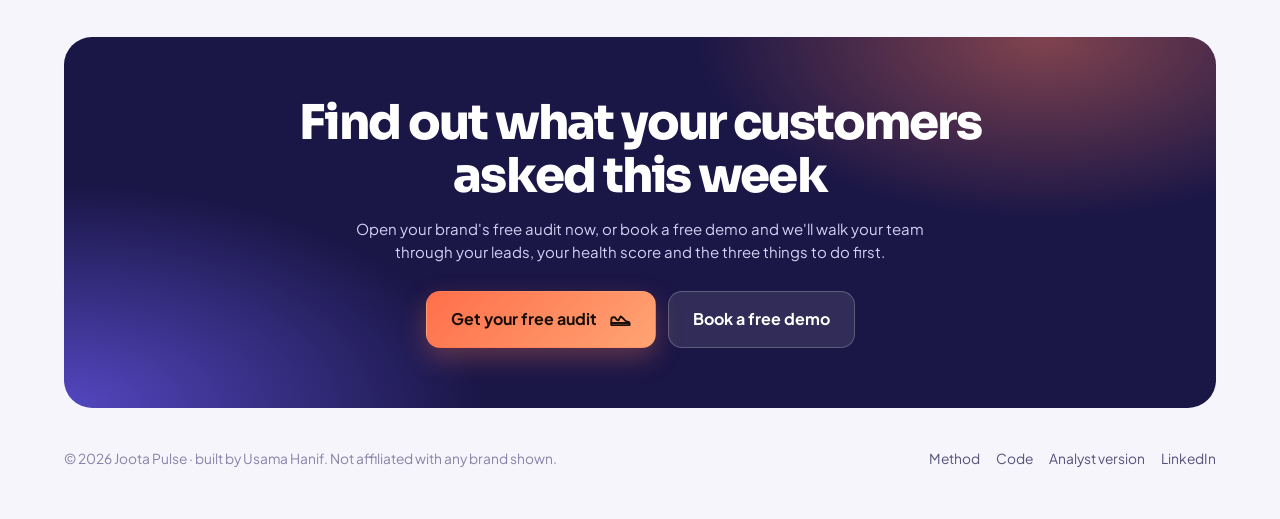
==== commit d7ce4d89: "Clearer call to action: Book a free demo" ====
--- a/web/index.html
+++ b/web/index.html
@@ -29,7 +29,7 @@
     <div class="right">
       <button class="icon-btn" id="theme" type="button" aria-label="Switch theme"></button>
       <a class="btn ghost" href="app.html">Open the app</a>
-      <a class="btn primary" data-audit href="#">Book a free audit</a>
+      <a class="btn primary" data-audit href="#">Book a free demo</a>
     </div>
   </div>
 </header>
@@ -188,8 +188,8 @@
 <section class="lp">
   <div class="reveal final">
     <h2>Find out what your customers asked this week</h2>
-    <p>Open your brand's free audit now, or book 20 minutes and we'll walk your team through the leads, the health score and the three things to do first.</p>
-    <div class="cta"><a class="btn coral lg step-btn" href="#brands">Get your free audit<svg class="step" viewBox="0 0 24 24" fill="none" stroke="currentColor" stroke-width="2" stroke-linecap="round" stroke-linejoin="round" aria-hidden="true"><path d="M2.5 17.5v-6c0-1.4 1.1-2.5 2.5-2.5h.7c.9 0 1.6.6 1.8 1.4.3 1.1 1.3 1.9 2.5 1.9h.4L12.6 8l2.3 1.8 2.5 2.6c.8.8 1.9 1.3 3 1.5 1.3.2 2.1 1.3 2.1 2.6v1H2.5z"/><path d="M2.5 15.3h19.6"/></svg></a><a class="btn ghost lg" data-audit href="#">Book a 20-min call</a></div>
+    <p>Open your brand's free audit now, or book a free demo and we'll walk your team through your leads, your health score and the three things to do first.</p>
+    <div class="cta"><a class="btn coral lg step-btn" href="#brands">Get your free audit<svg class="step" viewBox="0 0 24 24" fill="none" stroke="currentColor" stroke-width="2" stroke-linecap="round" stroke-linejoin="round" aria-hidden="true"><path d="M2.5 17.5v-6c0-1.4 1.1-2.5 2.5-2.5h.7c.9 0 1.6.6 1.8 1.4.3 1.1 1.3 1.9 2.5 1.9h.4L12.6 8l2.3 1.8 2.5 2.6c.8.8 1.9 1.3 3 1.5 1.3.2 2.1 1.3 2.1 2.6v1H2.5z"/><path d="M2.5 15.3h19.6"/></svg></a><a class="btn ghost lg" data-audit href="#">Book a free demo</a></div>
   </div>
 </section>
 </main>
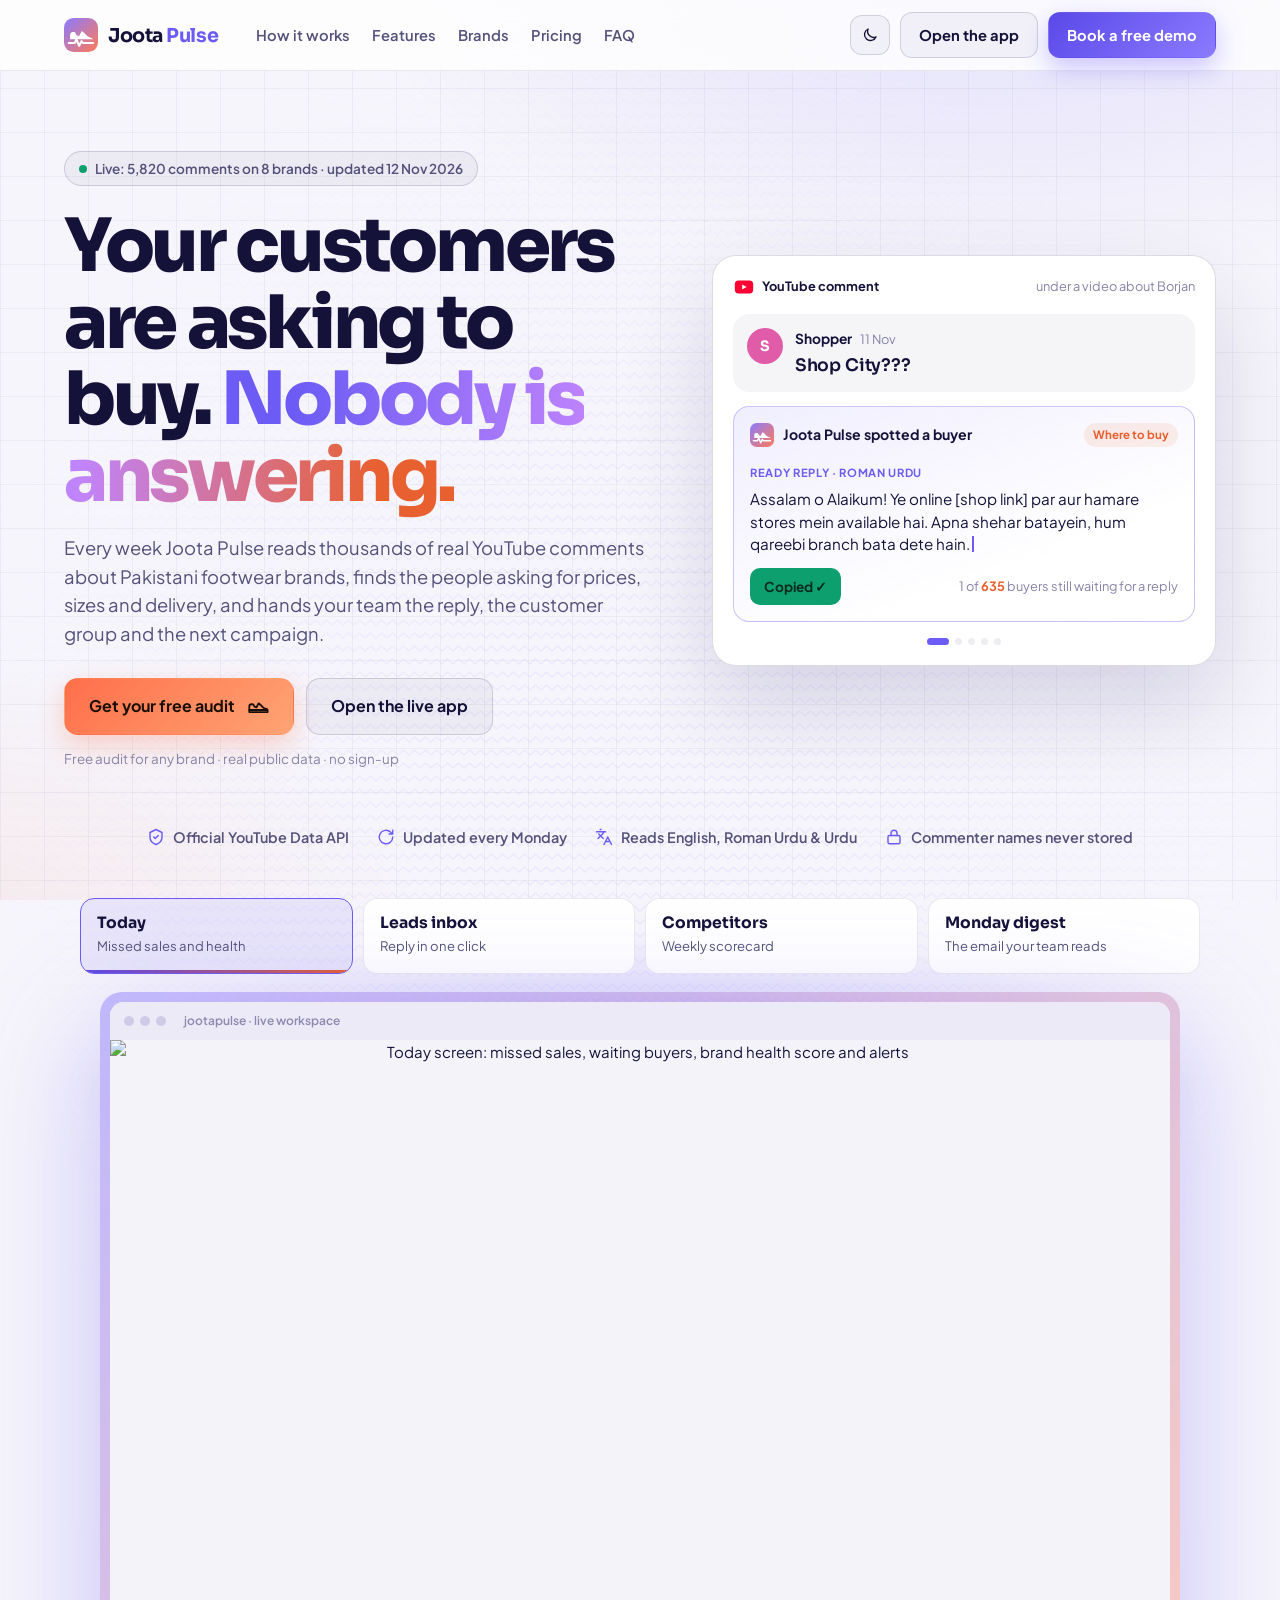
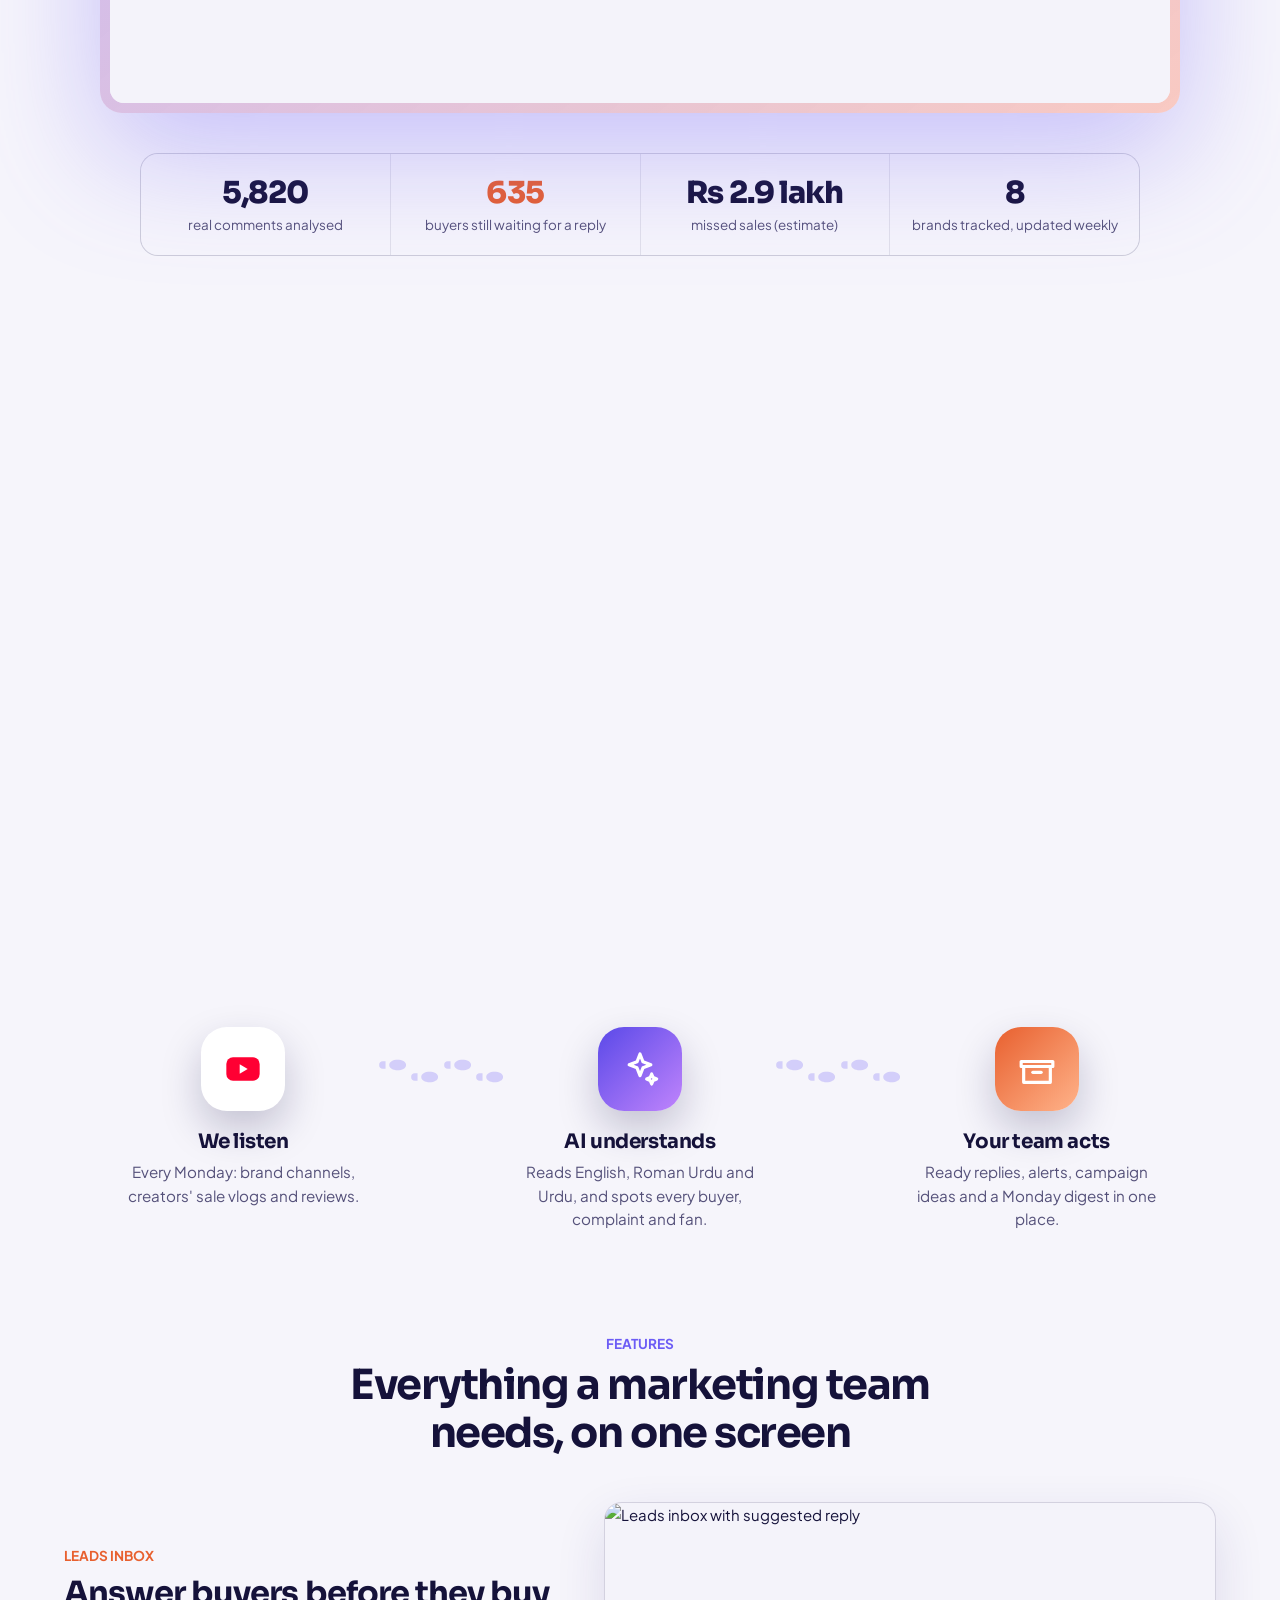
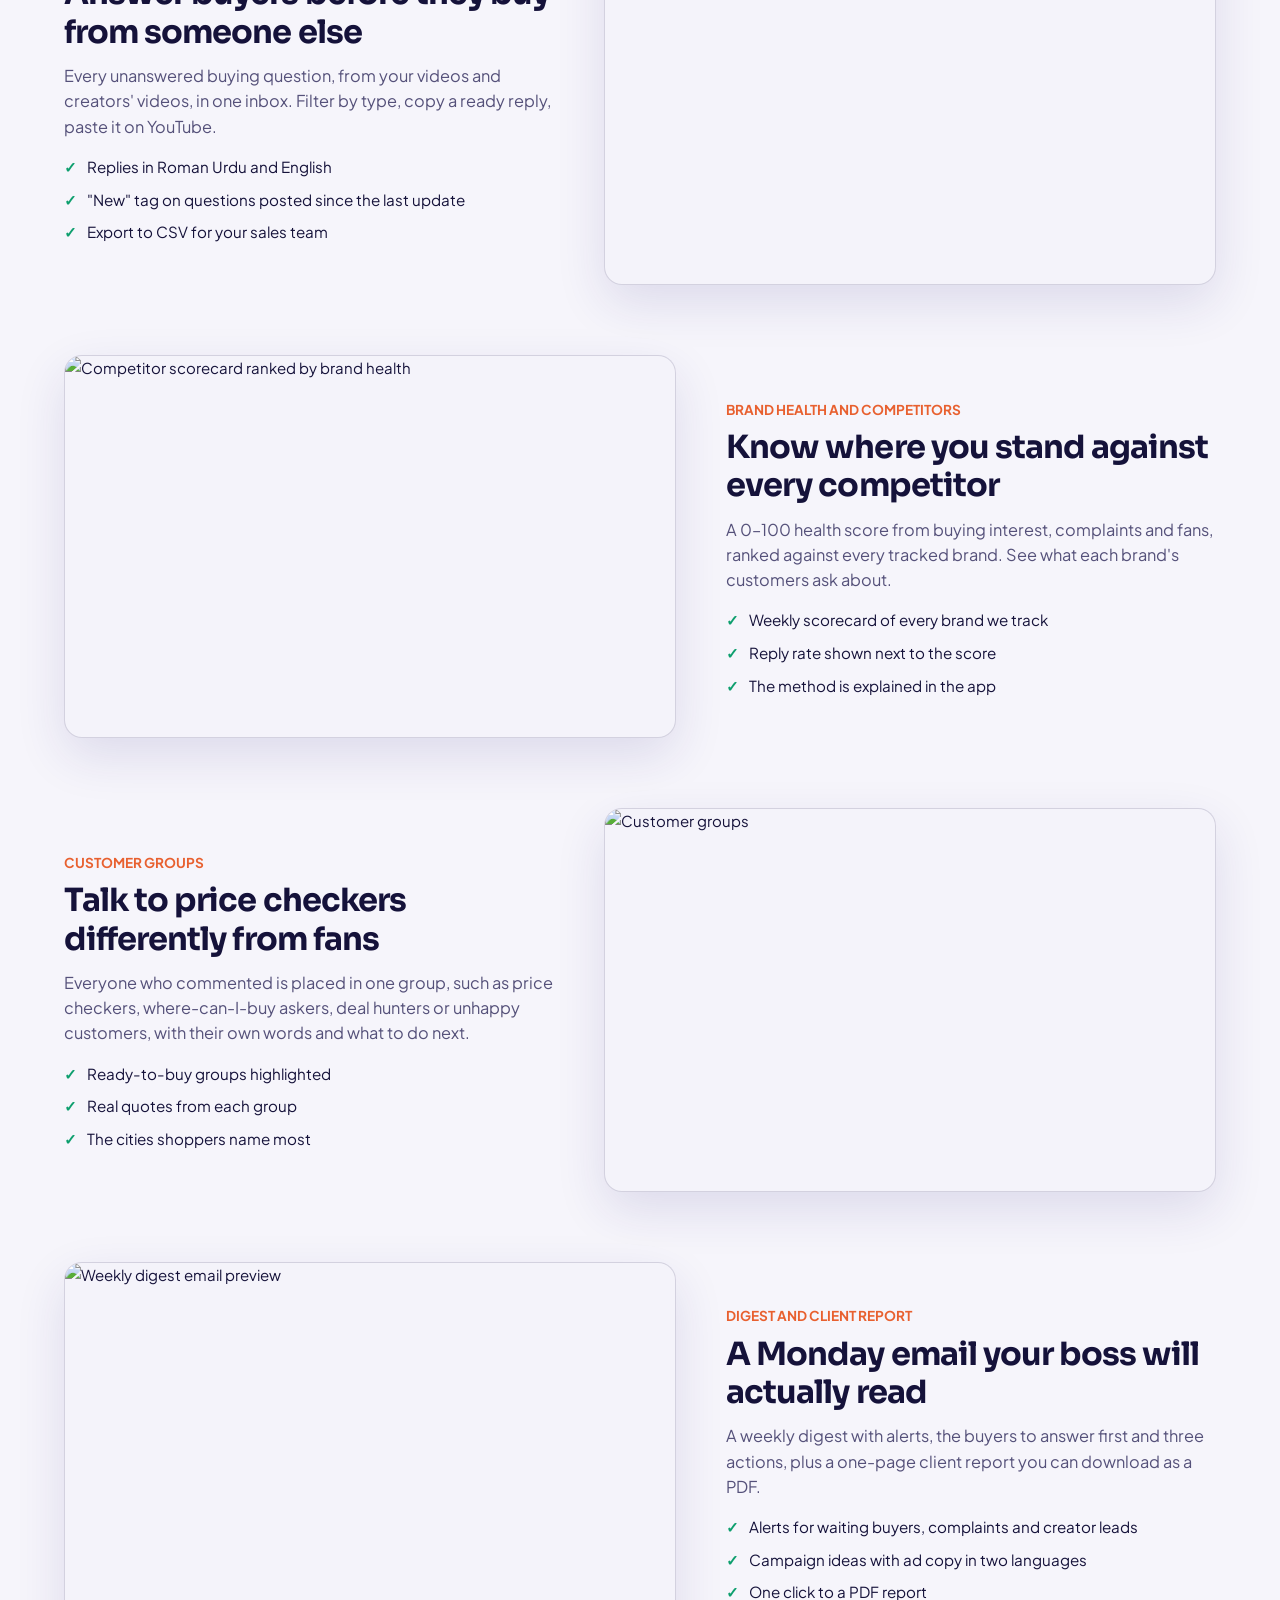
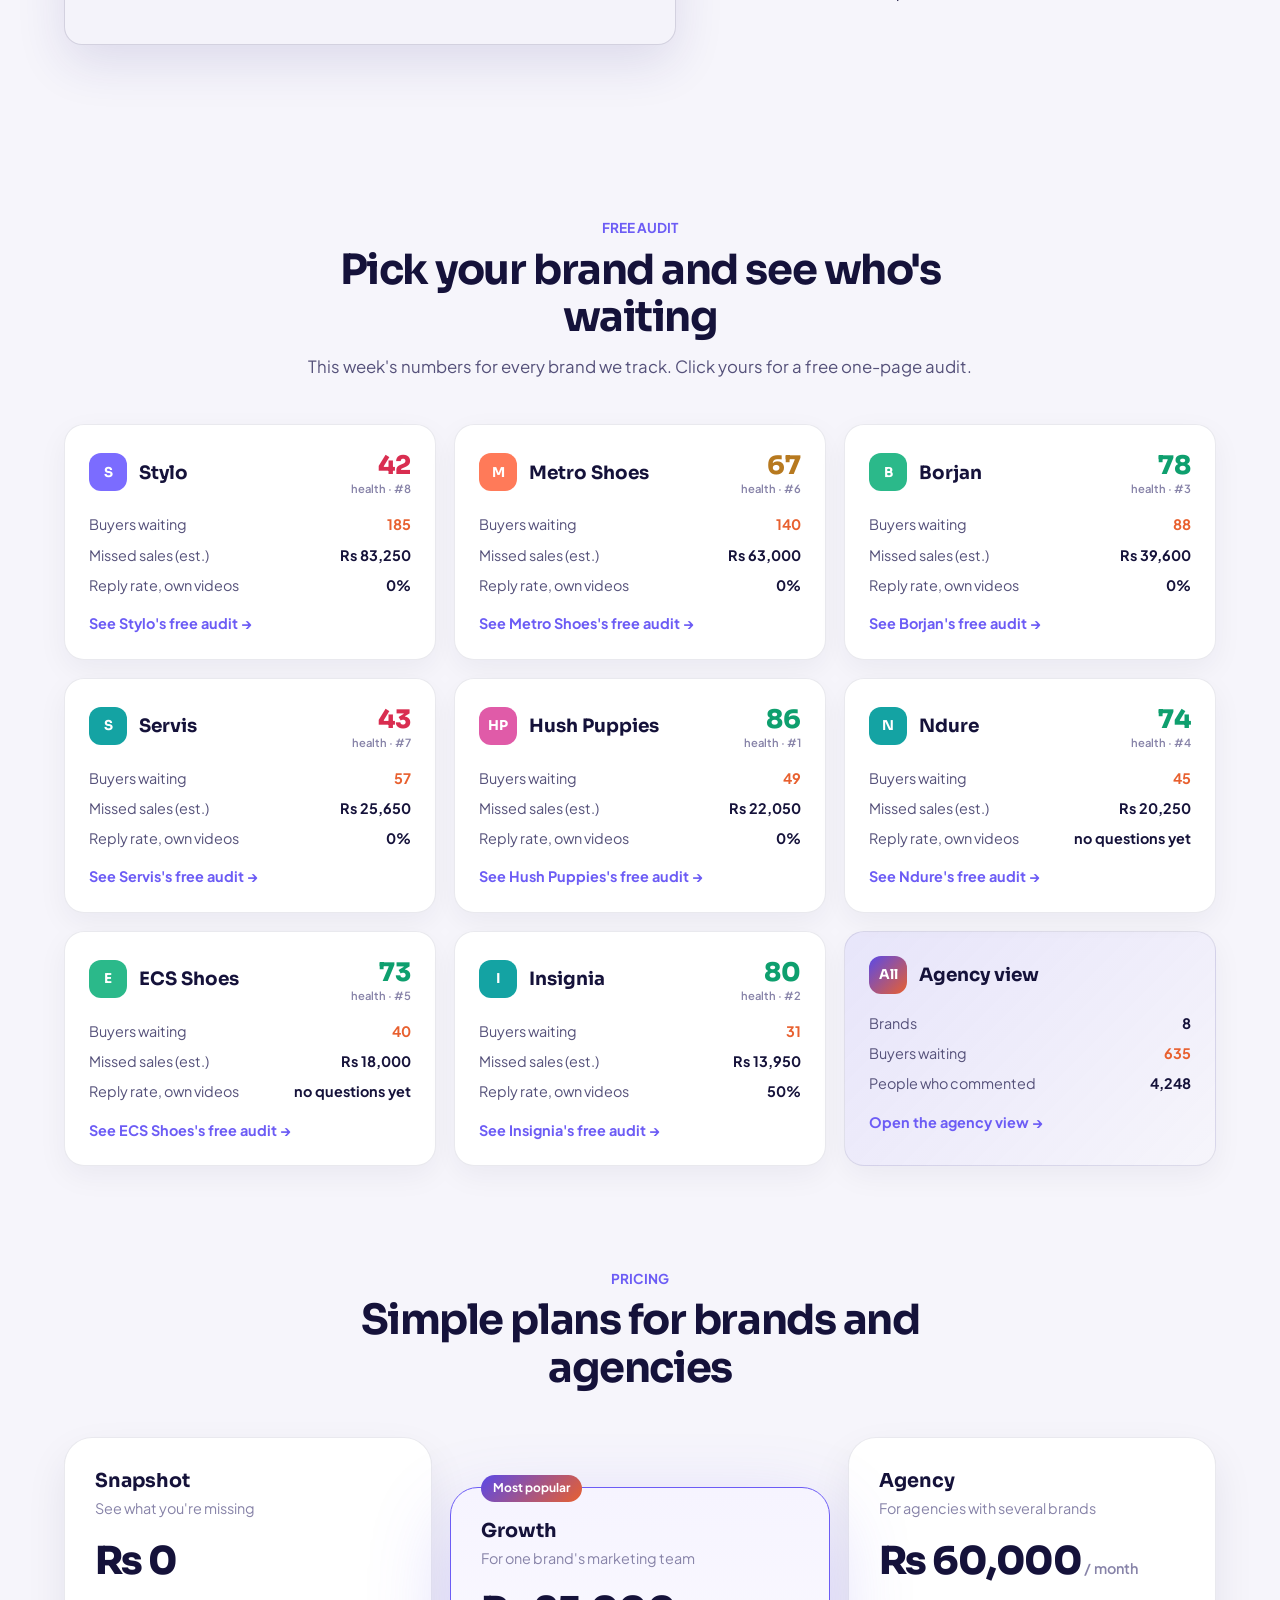
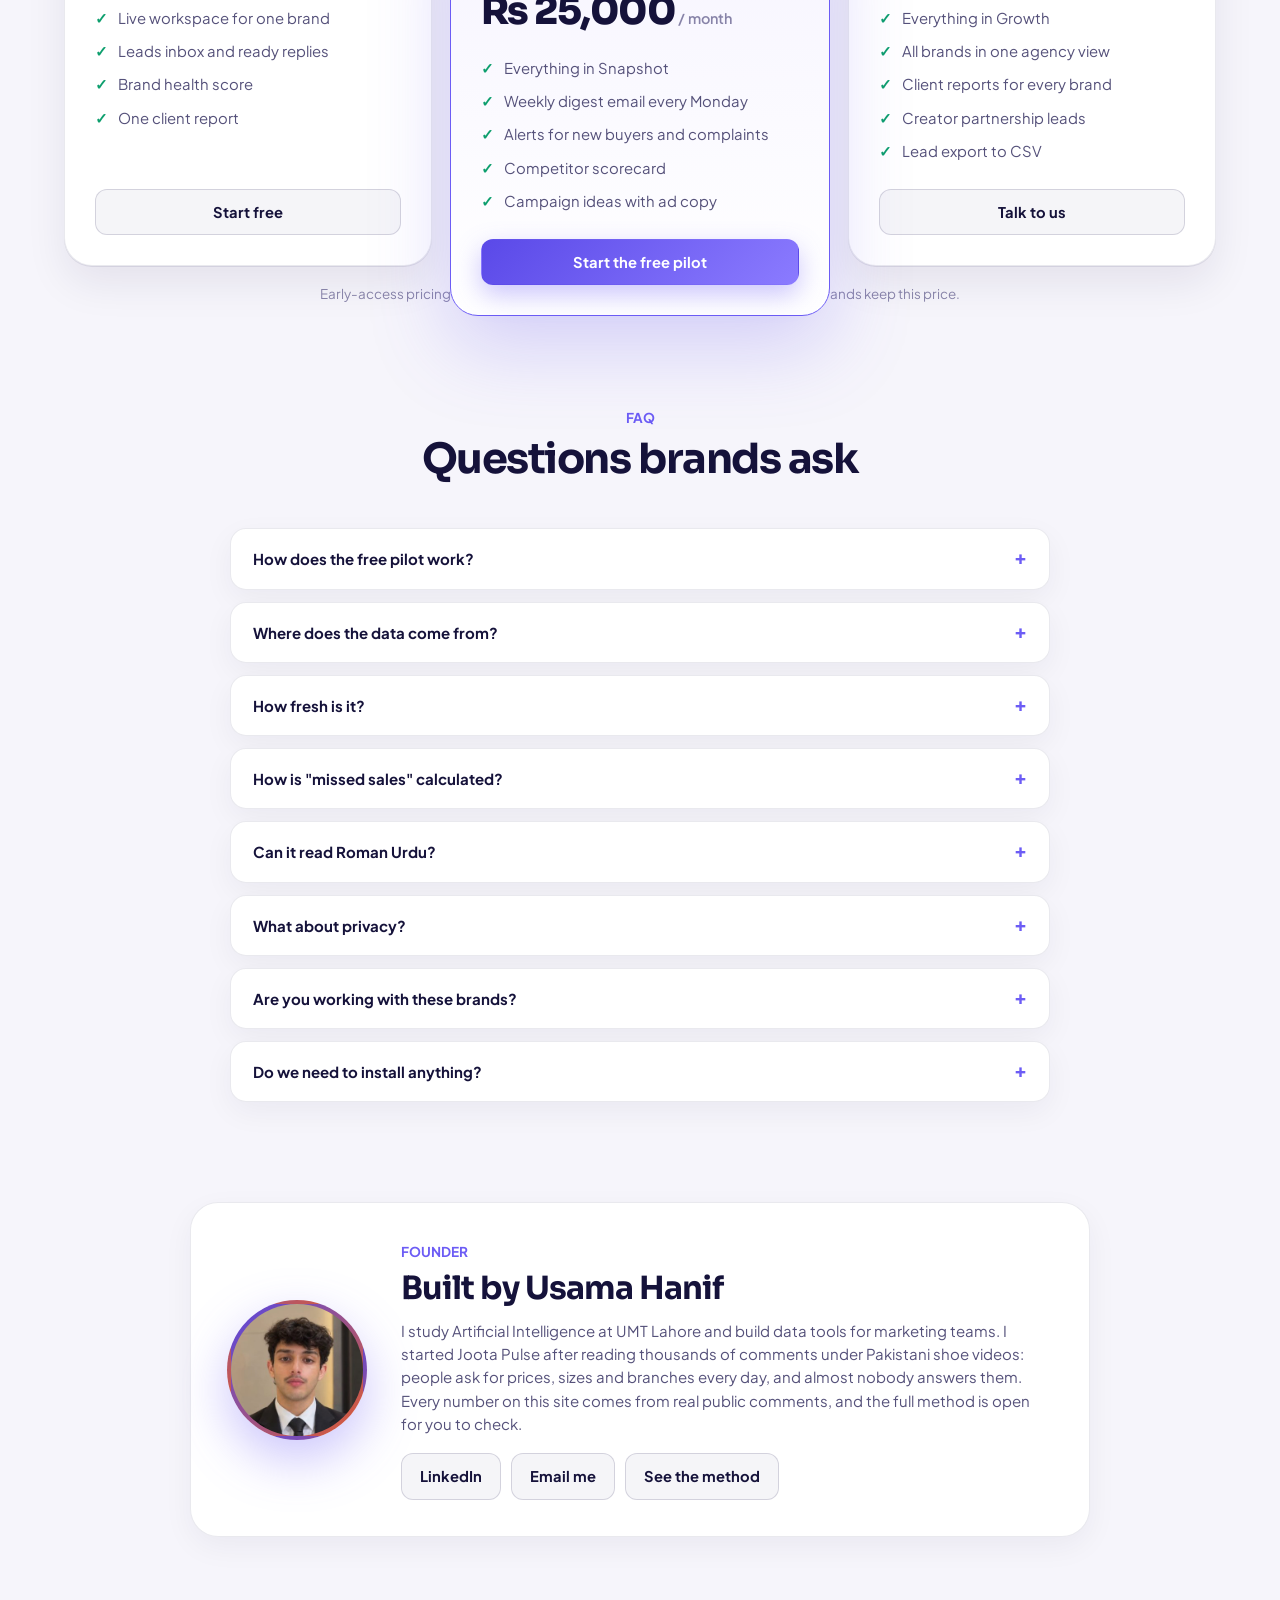
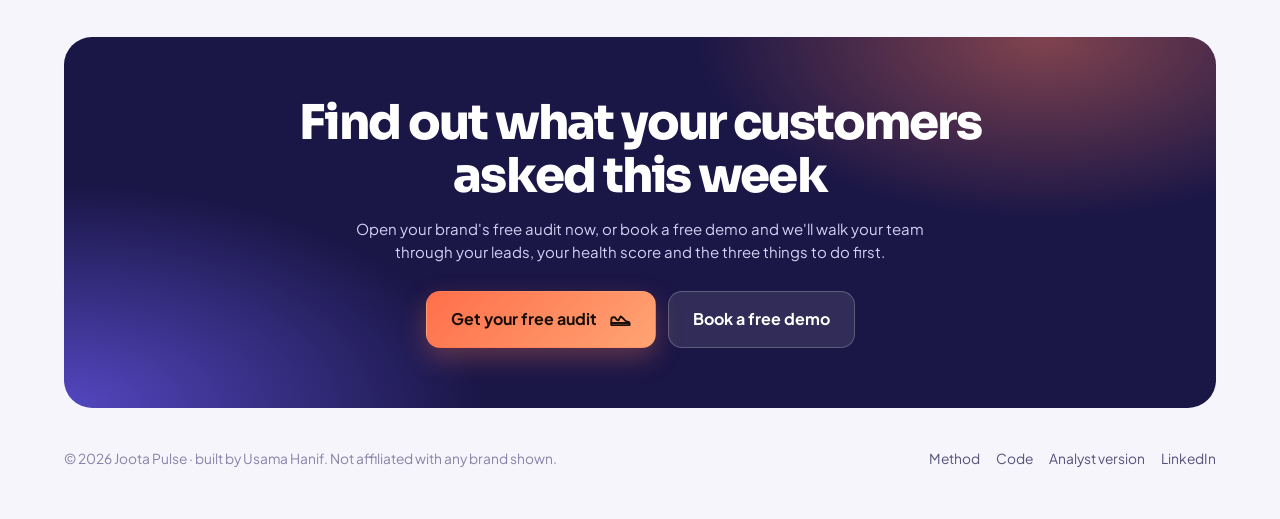
==== commit ca3c431b: "Collector v2: comment archive, unit budget, rotating search bank, creator-upload scan; add Unze Lond" ====
--- a/web/index.html
+++ b/web/index.html
@@ -121,8 +121,8 @@
     <div class="pic"><img data-crop="inbox" alt="Leads inbox with suggested reply" loading="lazy" width="1440" height="900"></div>
   </div>
   <div class="feat rev reveal">
-    <div class="txt"><small>BRAND HEALTH AND COMPETITORS</small><h3>Know where you stand against seven competitors</h3><p>A 0–100 health score from buying interest, complaints and fans, ranked against every tracked brand. See what each brand's customers ask about.</p>
-      <ul><li>Weekly scorecard of all 8 brands</li><li>Reply rate shown next to the score</li><li>The method is explained in the app</li></ul></div>
+    <div class="txt"><small>BRAND HEALTH AND COMPETITORS</small><h3>Know where you stand against every competitor</h3><p>A 0–100 health score from buying interest, complaints and fans, ranked against every tracked brand. See what each brand's customers ask about.</p>
+      <ul><li>Weekly scorecard of every brand we track</li><li>Reply rate shown next to the score</li><li>The method is explained in the app</li></ul></div>
     <div class="pic"><img data-crop="competitors" alt="Competitor scorecard ranked by brand health" loading="lazy" width="1440" height="900"></div>
   </div>
   <div class="feat reveal">
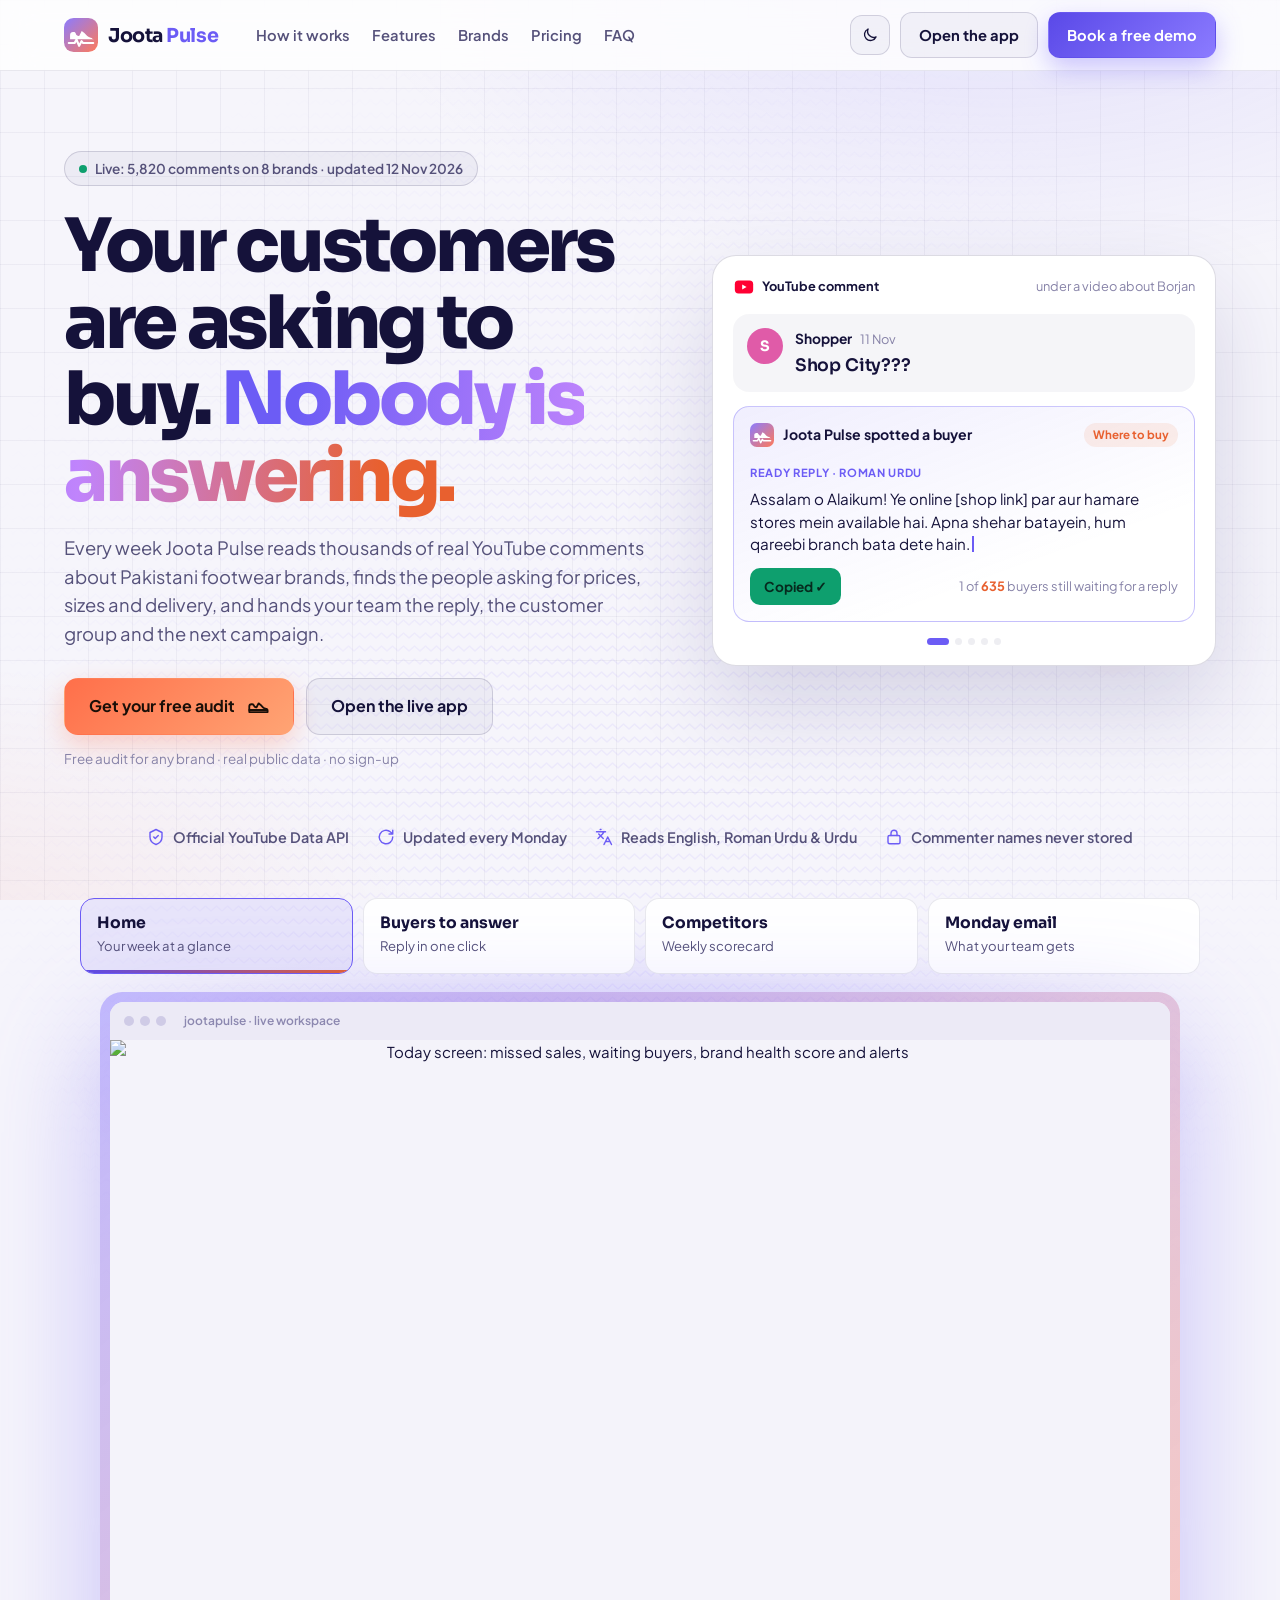
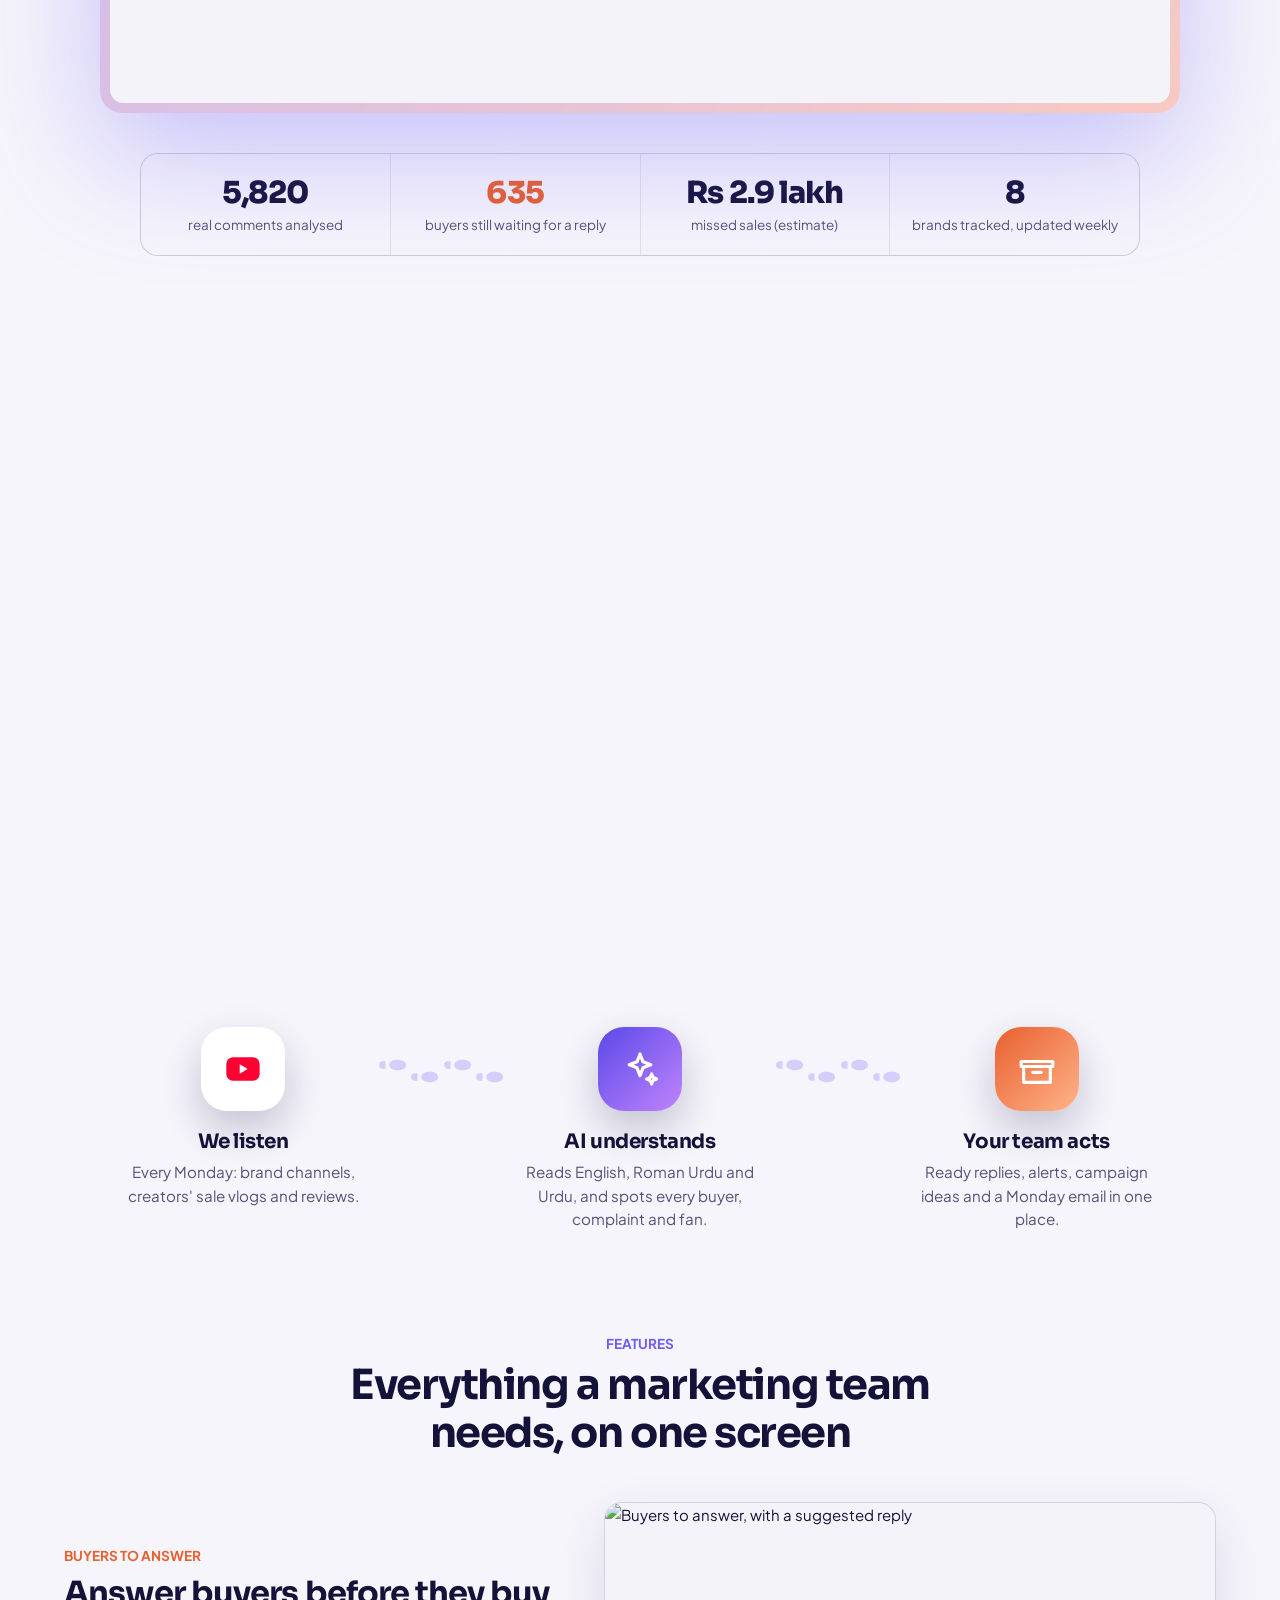
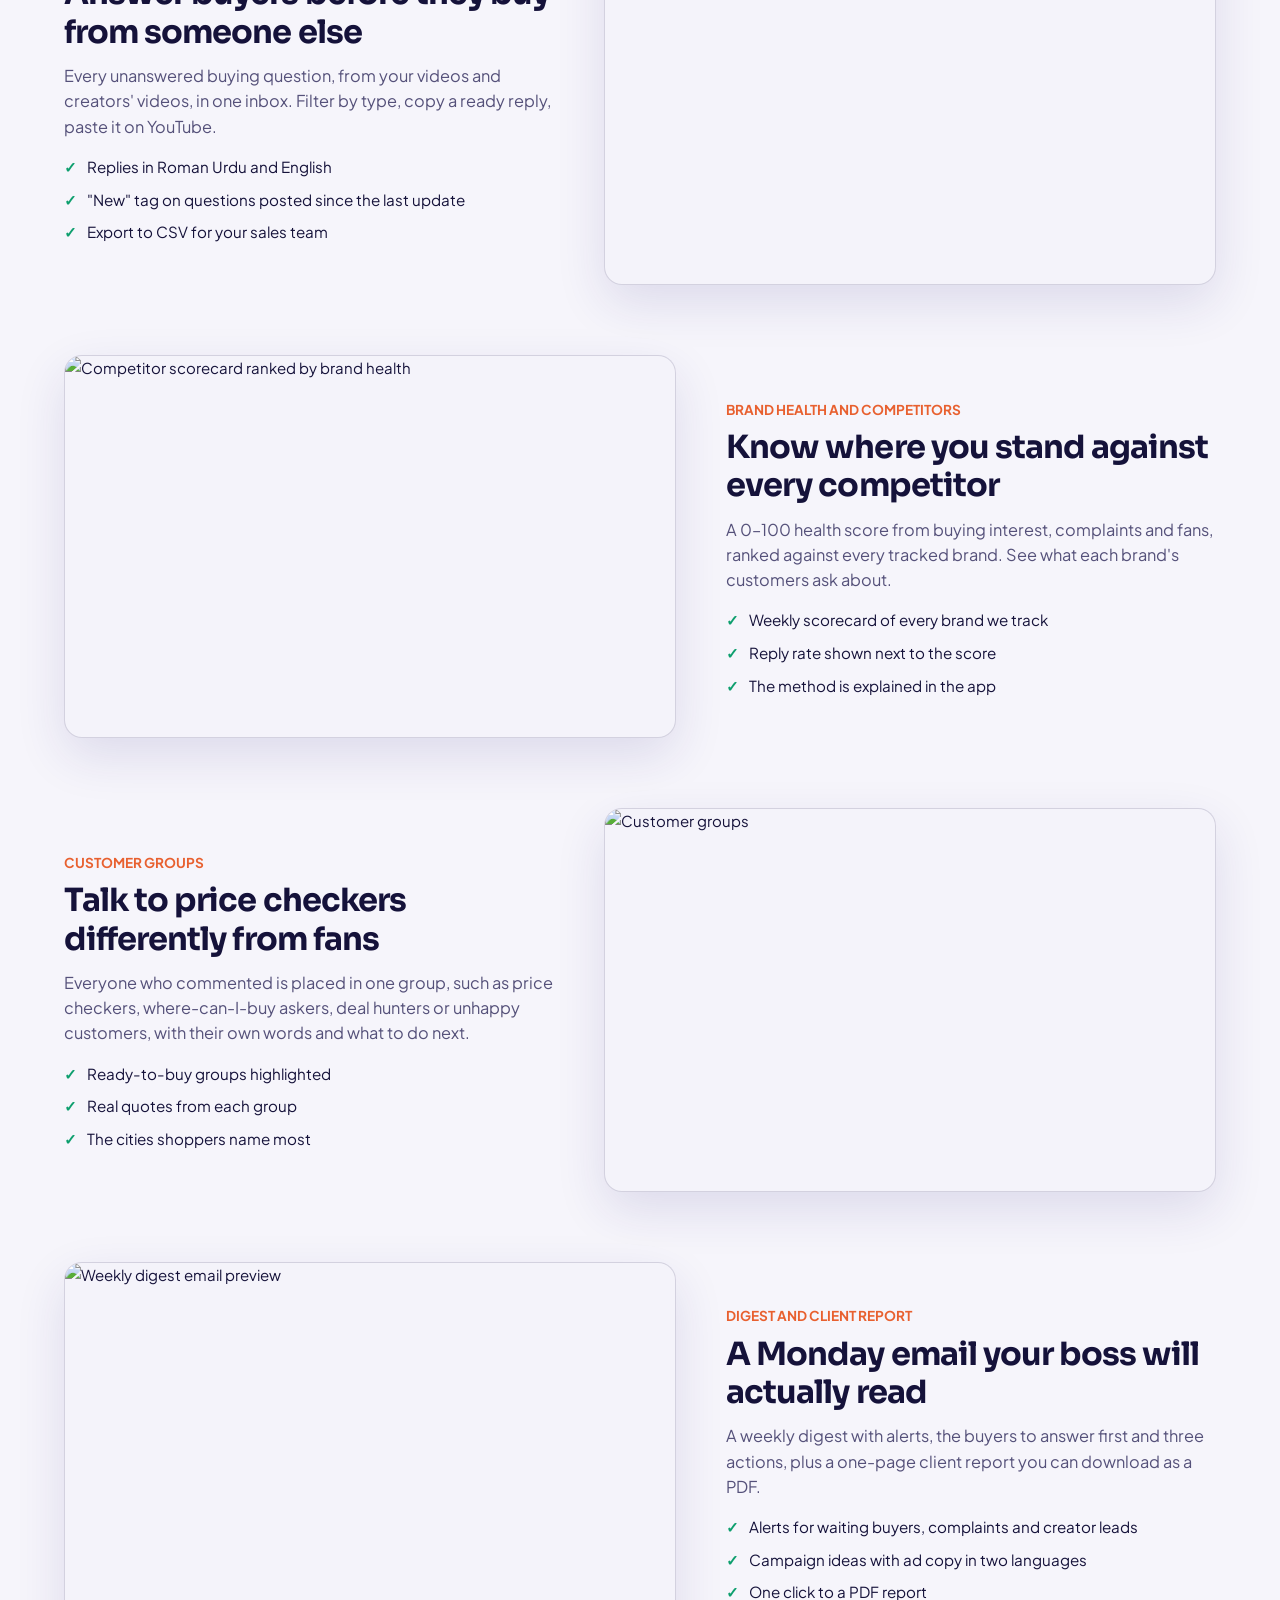
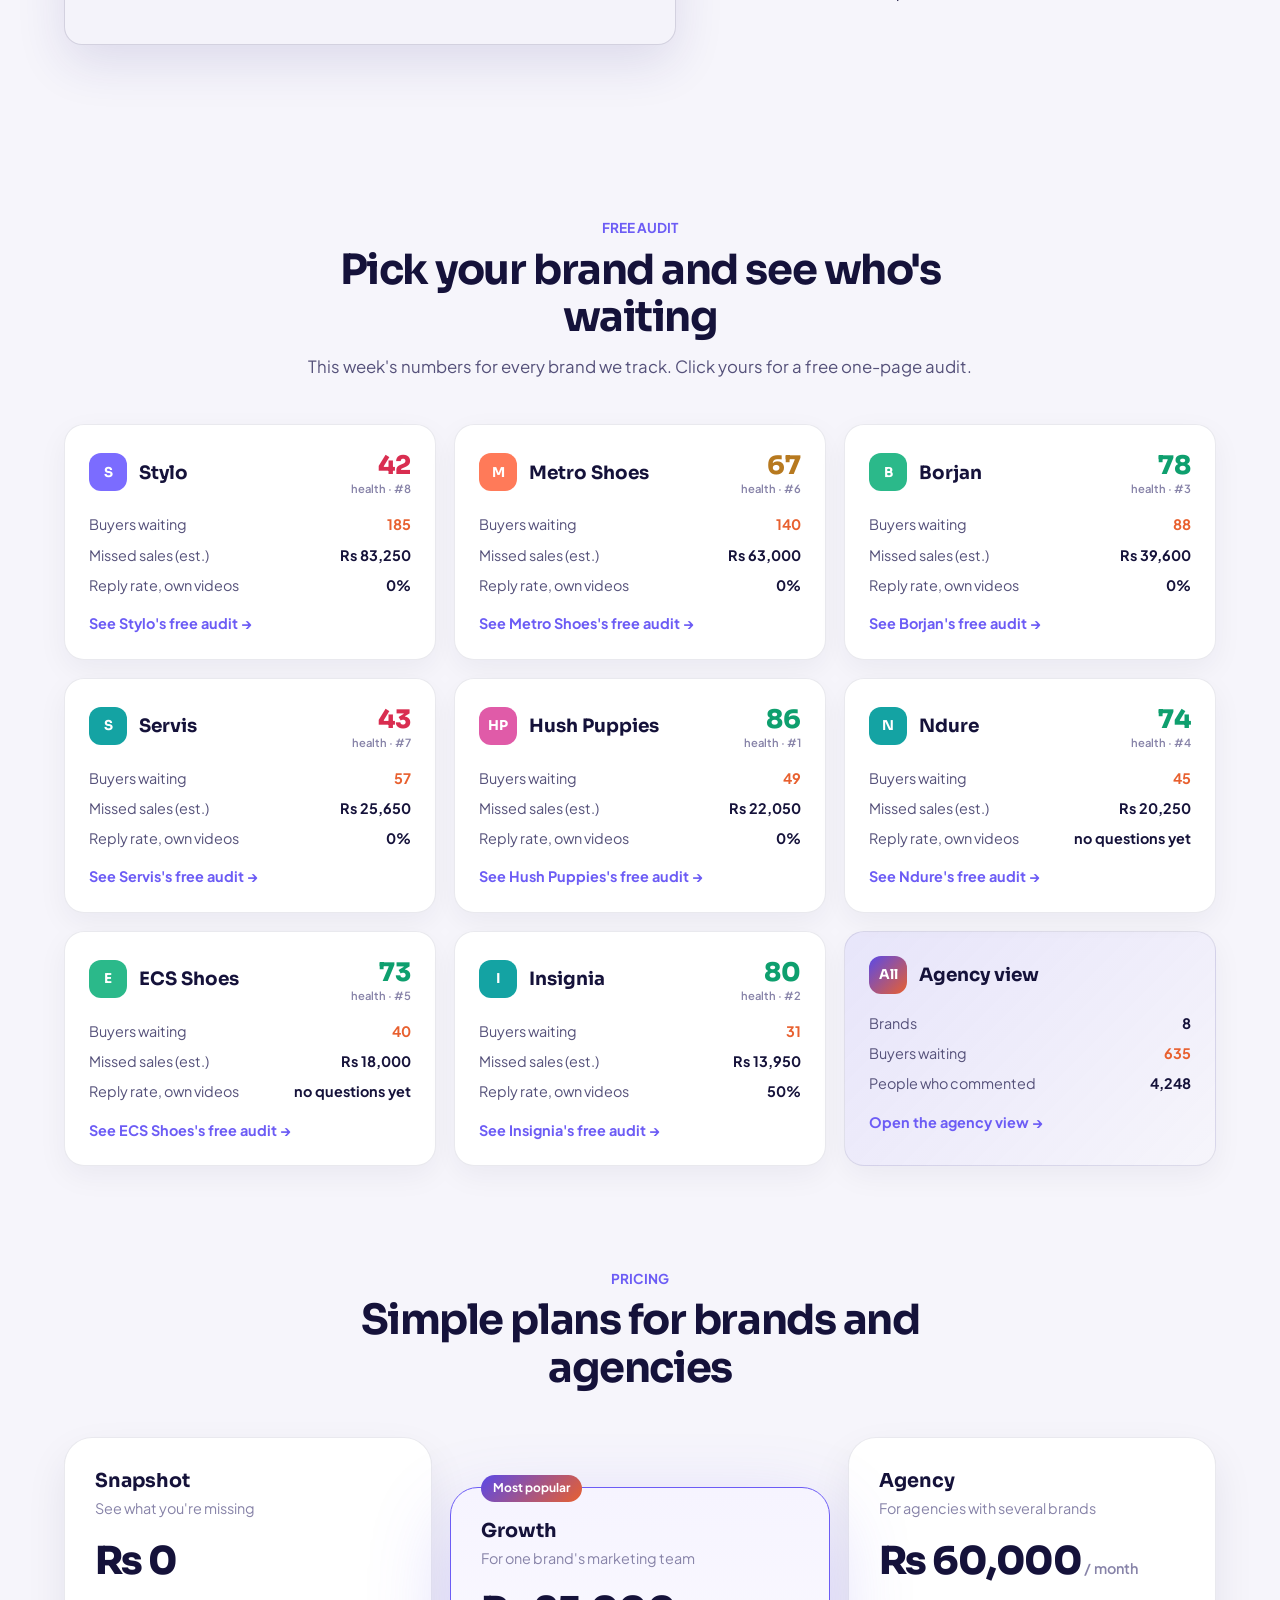
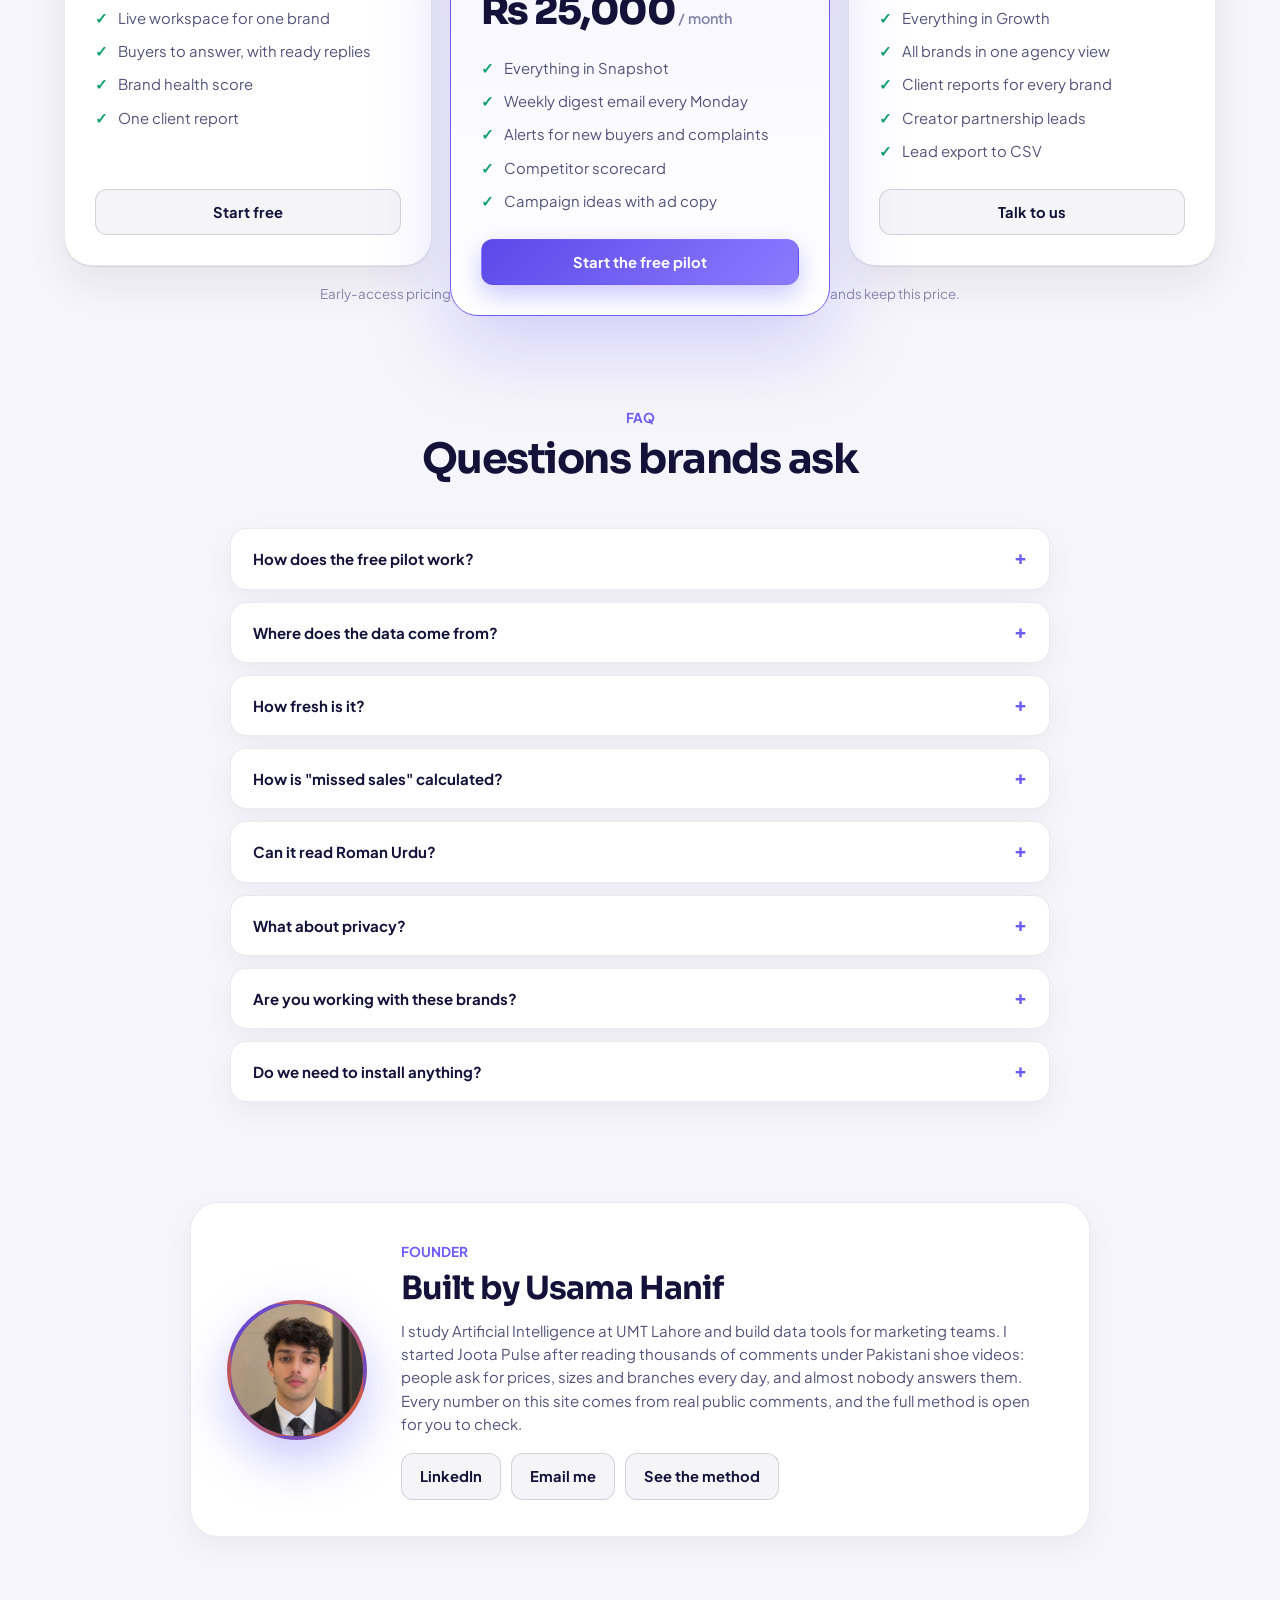
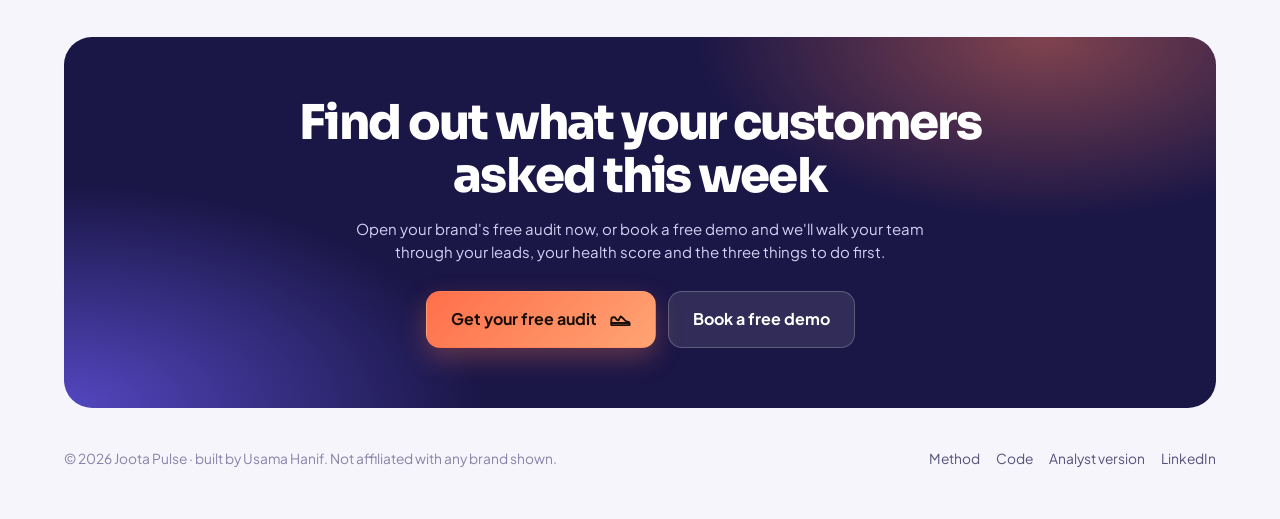
==== commit cbd4a74d: "Simple mode: plain-language menu, action on every card, quick reply on Home, 3-step guide, 1-minute " ====
--- a/web/index.html
+++ b/web/index.html
@@ -63,15 +63,15 @@
   </div>
   <div class="tour reveal" id="tour">
     <div class="tour-tabs" role="tablist" aria-label="Product tour">
-      <button type="button" role="tab" data-v="today" class="on"><b>Today</b><span>Missed sales and health</span><i></i></button>
-      <button type="button" role="tab" data-v="inbox"><b>Leads inbox</b><span>Reply in one click</span><i></i></button>
+      <button type="button" role="tab" data-v="today" class="on"><b>Home</b><span>Your week at a glance</span><i></i></button>
+      <button type="button" role="tab" data-v="inbox"><b>Buyers to answer</b><span>Reply in one click</span><i></i></button>
       <button type="button" role="tab" data-v="competitors"><b>Competitors</b><span>Weekly scorecard</span><i></i></button>
-      <button type="button" role="tab" data-v="digest"><b>Monday digest</b><span>The email your team reads</span><i></i></button>
+      <button type="button" role="tab" data-v="digest"><b>Monday email</b><span>What your team gets</span><i></i></button>
     </div>
     <div class="shot"><div class="frame"><div class="dots"><i></i><i></i><i></i><span>jootapulse · live workspace</span></div>
       <div class="tour-imgs">
         <img data-shot="today" class="on" alt="Today screen: missed sales, waiting buyers, brand health score and alerts" width="1440" height="900">
-        <img data-shot="inbox" alt="Leads inbox with a suggested reply" width="1440" height="900" loading="lazy">
+        <img data-shot="inbox" alt="Buyers to answer, with a suggested reply" width="1440" height="900" loading="lazy">
         <img data-shot="competitors" alt="Competitor scorecard ranked by brand health" width="1440" height="900" loading="lazy">
         <img data-shot="digest" alt="Weekly digest email" width="1440" height="900" loading="lazy">
       </div></div></div>
@@ -109,16 +109,16 @@
       <h3>AI understands</h3><p>Reads English, Roman Urdu and Urdu, and spots every buyer, complaint and fan.</p></div>
     <div class="link steps-trail" aria-hidden="true"><span><svg viewBox="4.5 2.5 7 15" aria-hidden="true"><path d="M8 3c1.8 0 2.8 2.2 2.8 4.6S9.7 12 8 12 5.2 10 5.2 7.6 6.2 3 8 3zM6 14h4v1.4a2 2 0 01-4 0z" fill="currentColor"/></svg></span><span><svg viewBox="4.5 2.5 7 15" aria-hidden="true"><path d="M8 3c1.8 0 2.8 2.2 2.8 4.6S9.7 12 8 12 5.2 10 5.2 7.6 6.2 3 8 3zM6 14h4v1.4a2 2 0 01-4 0z" fill="currentColor"/></svg></span><span><svg viewBox="4.5 2.5 7 15" aria-hidden="true"><path d="M8 3c1.8 0 2.8 2.2 2.8 4.6S9.7 12 8 12 5.2 10 5.2 7.6 6.2 3 8 3zM6 14h4v1.4a2 2 0 01-4 0z" fill="currentColor"/></svg></span><span><svg viewBox="4.5 2.5 7 15" aria-hidden="true"><path d="M8 3c1.8 0 2.8 2.2 2.8 4.6S9.7 12 8 12 5.2 10 5.2 7.6 6.2 3 8 3zM6 14h4v1.4a2 2 0 01-4 0z" fill="currentColor"/></svg></span></div>
     <div class="node"><div class="ic team"><svg viewBox="0 0 24 24" fill="none" stroke="currentColor" stroke-width="1.9" stroke-linecap="round" stroke-linejoin="round" aria-hidden="true"><path d="M2.5 7.5h19v3h-19z"/><path d="M4 10.5v9.5h16v-9.5"/><path d="M9.5 14h5"/></svg></div>
-      <h3>Your team acts</h3><p>Ready replies, alerts, campaign ideas and a Monday digest in one place.</p></div>
+      <h3>Your team acts</h3><p>Ready replies, alerts, campaign ideas and a Monday email in one place.</p></div>
   </div>
 </section>
 
 <section class="lp sec" id="features">
   <div class="sec-h"><small>FEATURES</small><h2>Everything a marketing team needs, on one screen</h2></div>
   <div class="feat reveal">
-    <div class="txt"><small>LEADS INBOX</small><h3>Answer buyers before they buy from someone else</h3><p>Every unanswered buying question, from your videos and creators' videos, in one inbox. Filter by type, copy a ready reply, paste it on YouTube.</p>
+    <div class="txt"><small>BUYERS TO ANSWER</small><h3>Answer buyers before they buy from someone else</h3><p>Every unanswered buying question, from your videos and creators' videos, in one inbox. Filter by type, copy a ready reply, paste it on YouTube.</p>
       <ul><li>Replies in Roman Urdu and English</li><li>"New" tag on questions posted since the last update</li><li>Export to CSV for your sales team</li></ul></div>
-    <div class="pic"><img data-crop="inbox" alt="Leads inbox with suggested reply" loading="lazy" width="1440" height="900"></div>
+    <div class="pic"><img data-crop="inbox" alt="Buyers to answer, with a suggested reply" loading="lazy" width="1440" height="900"></div>
   </div>
   <div class="feat rev reveal">
     <div class="txt"><small>BRAND HEALTH AND COMPETITORS</small><h3>Know where you stand against every competitor</h3><p>A 0–100 health score from buying interest, complaints and fans, ranked against every tracked brand. See what each brand's customers ask about.</p>
@@ -146,7 +146,7 @@
   <div class="sec-h"><small>PRICING</small><h2>Simple plans for brands and agencies</h2></div>
   <div class="reveal pricing">
     <div class="plan"><h3>Snapshot</h3><div class="for">See what you're missing</div><div class="price">Rs 0</div>
-      <ul><li>Live workspace for one brand</li><li>Leads inbox and ready replies</li><li>Brand health score</li><li>One client report</li></ul><a class="btn ghost" href="app.html">Start free</a></div>
+      <ul><li>Live workspace for one brand</li><li>Buyers to answer, with ready replies</li><li>Brand health score</li><li>One client report</li></ul><a class="btn ghost" href="app.html">Start free</a></div>
     <div class="plan pop"><h3>Growth</h3><div class="for">For one brand's marketing team</div><div class="price">Rs 25,000<small> / month</small></div>
       <ul><li>Everything in Snapshot</li><li>Weekly digest email every Monday</li><li>Alerts for new buyers and complaints</li><li>Competitor scorecard</li><li>Campaign ideas with ad copy</li></ul><a class="btn primary" data-audit href="#">Start the free pilot</a></div>
     <div class="plan"><h3>Agency</h3><div class="for">For agencies with several brands</div><div class="price">Rs 60,000<small> / month</small></div>
@@ -158,7 +158,7 @@
 <section class="lp sec" id="faq">
   <div class="sec-h"><small>FAQ</small><h2>Questions brands ask</h2></div>
   <div class="reveal faq">
-    <details><summary>How does the free pilot work?</summary><p>The first 3 brands get 30 days of the Growth plan for free: the leads inbox, alerts, the Monday digest and a walkthrough call with your team. No payment details needed. At the end we ask for 15 minutes of honest feedback and, if you're happy, permission to mention you as a pilot brand.</p></details>
+    <details><summary>How does the free pilot work?</summary><p>The first 3 brands get 30 days of the Growth plan for free: the buyers to answer, alerts, the Monday email and a walkthrough call with your team. No payment details needed. At the end we ask for 15 minutes of honest feedback and, if you're happy, permission to mention you as a pilot brand.</p></details>
     <details><summary>Where does the data come from?</summary><p>Public YouTube comments, collected through the official YouTube Data API: brand channels plus creators' sale vlogs, hauls and reviews. Instagram, TikTok and Facebook aren't included because their terms don't allow this kind of collection.</p></details>
     <details><summary>How fresh is it?</summary><p>An automatic job runs every Monday: it collects new comments, re-runs the analysis and republishes the site. The date at the top of the app shows the latest update.</p></details>
     <details><summary>How is "missed sales" calculated?</summary><p>Unanswered buying questions × the share who'd buy if answered × the average pair price. The defaults are 10% and Rs 4,500, and you can change both under Assumptions in the app. It's an estimate, not a measured figure.</p></details>
--- a/web/styles.css
+++ b/web/styles.css
@@ -884,3 +884,34 @@
 .btn.wa-soft { background: transparent; color: #4BE08A; border: 1px solid rgba(75, 224, 138, .45); }
 .btn.wa-soft:hover { background: rgba(37, 211, 102, .1); }
 .btn.wa-soft svg { width: 18px; height: 18px; }
+
+/* =================================================================== SIMPLE MODE: plain actions, steps, tour */
+.stat .go { display: inline-block; margin-top: 10px; font-weight: 700; font-size: .86rem; color: var(--violet); text-decoration: none; }
+.stat .go:hover { text-decoration: underline; }
+.msg .quick { display: flex; gap: 8px; margin-top: 10px; flex-wrap: wrap; }
+.msg.done { opacity: .6; }
+.todo-n { width: 26px; height: 26px; border-radius: 50%; display: inline-grid; place-items: center; font: 800 .85rem var(--display); color: #fff;
+  background: linear-gradient(135deg, var(--violet-2), var(--coral)); margin-right: 4px; }
+.how3 { display: flex; flex-wrap: wrap; gap: 8px 18px; margin-top: 4px; }
+.how3 span { display: inline-flex; align-items: center; gap: 8px; color: var(--muted); }
+.how3 b { width: 24px; height: 24px; border-radius: 50%; display: inline-grid; place-items: center; font: 800 .8rem var(--display); color: #fff; background: var(--violet-2); }
+.side-links { display: grid; gap: 2px; margin: auto 0 12px; padding-top: 12px; border-top: 1px solid var(--line); }
+.side-links a, .side-links button { display: flex; align-items: center; gap: 10px; padding: 7px 10px; border-radius: 10px; color: var(--dim); font: 600 .84rem var(--body);
+  text-decoration: none; background: none; border: 0; cursor: pointer; text-align: left; }
+.side-links a:hover, .side-links button:hover, .side-links a.on { color: var(--text); background: var(--s2); }
+.side-links svg { width: 16px; height: 16px; }
+.tour-wrap { position: fixed; inset: 0; z-index: 120; display: grid; place-items: center; padding: 16px; background: rgba(6, 5, 18, .6); backdrop-filter: blur(6px); }
+.tour-wrap[hidden] { display: none; }
+.tour-card { width: min(440px, 100%); background: var(--panel); border: 1px solid var(--line-2); border-radius: 24px; padding: 30px; text-align: center;
+  box-shadow: 0 40px 120px rgba(0, 0, 0, .45); animation: popin .2s ease-out; }
+.t-ic { width: 72px; height: 72px; margin: 0 auto 16px; border-radius: 22px; display: grid; place-items: center; color: #fff;
+  background: linear-gradient(135deg, var(--violet-2), var(--coral)); box-shadow: 0 16px 40px rgba(108, 92, 245, .35); }
+.t-ic svg { width: 34px; height: 34px; }
+.tour-card small { font-weight: 700; font-size: .74rem; letter-spacing: .08em; color: var(--violet); }
+.tour-card h2 { font: 700 1.45rem var(--display); letter-spacing: -.02em; margin-top: 6px; }
+.tour-card p { color: var(--muted); margin-top: 10px; }
+.t-dots { display: flex; justify-content: center; gap: 6px; margin-top: 20px; }
+.t-dots i { width: 7px; height: 7px; border-radius: 99px; background: var(--s3); } .t-dots i.on { width: 22px; background: var(--violet); }
+.t-btns { display: flex; justify-content: center; gap: 10px; margin-top: 20px; }
+.side-links + .side-foot { margin-top: 0; }
+#nav a > span:not(.cnt) { white-space: nowrap; }
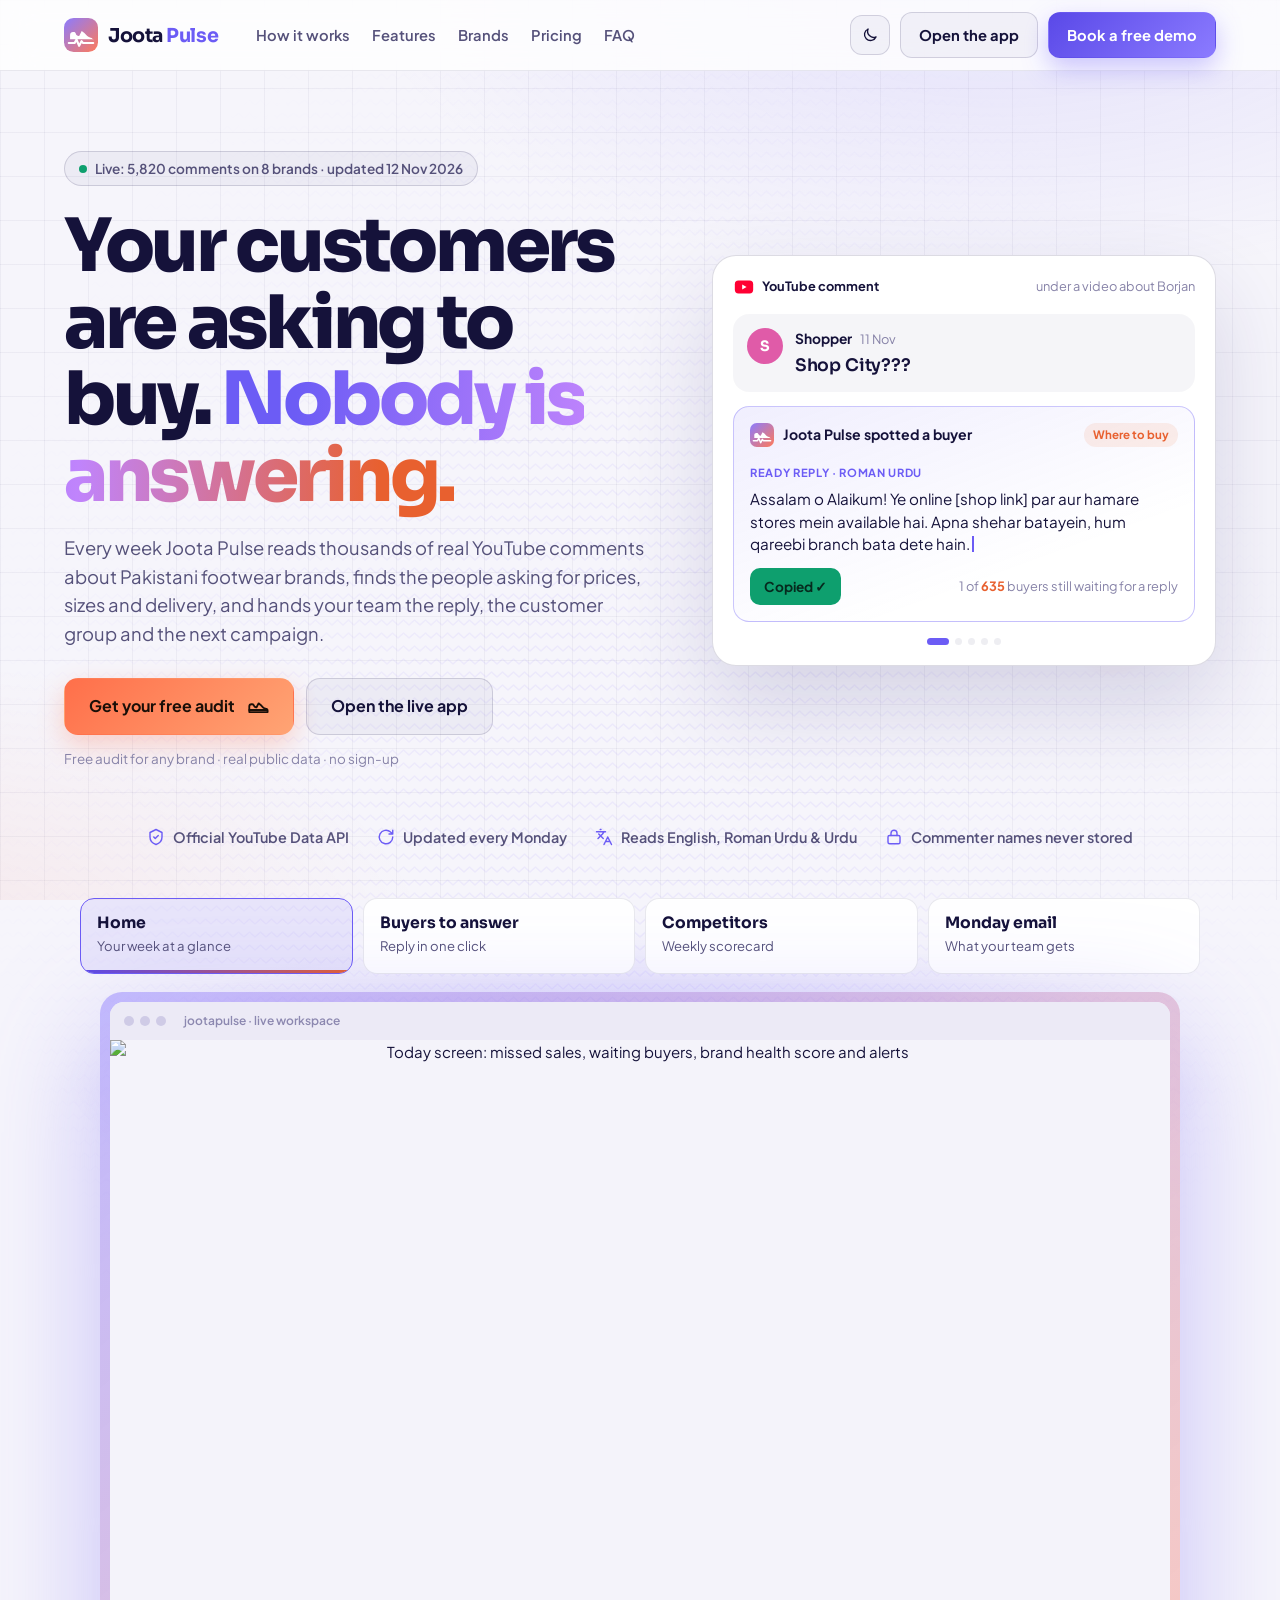
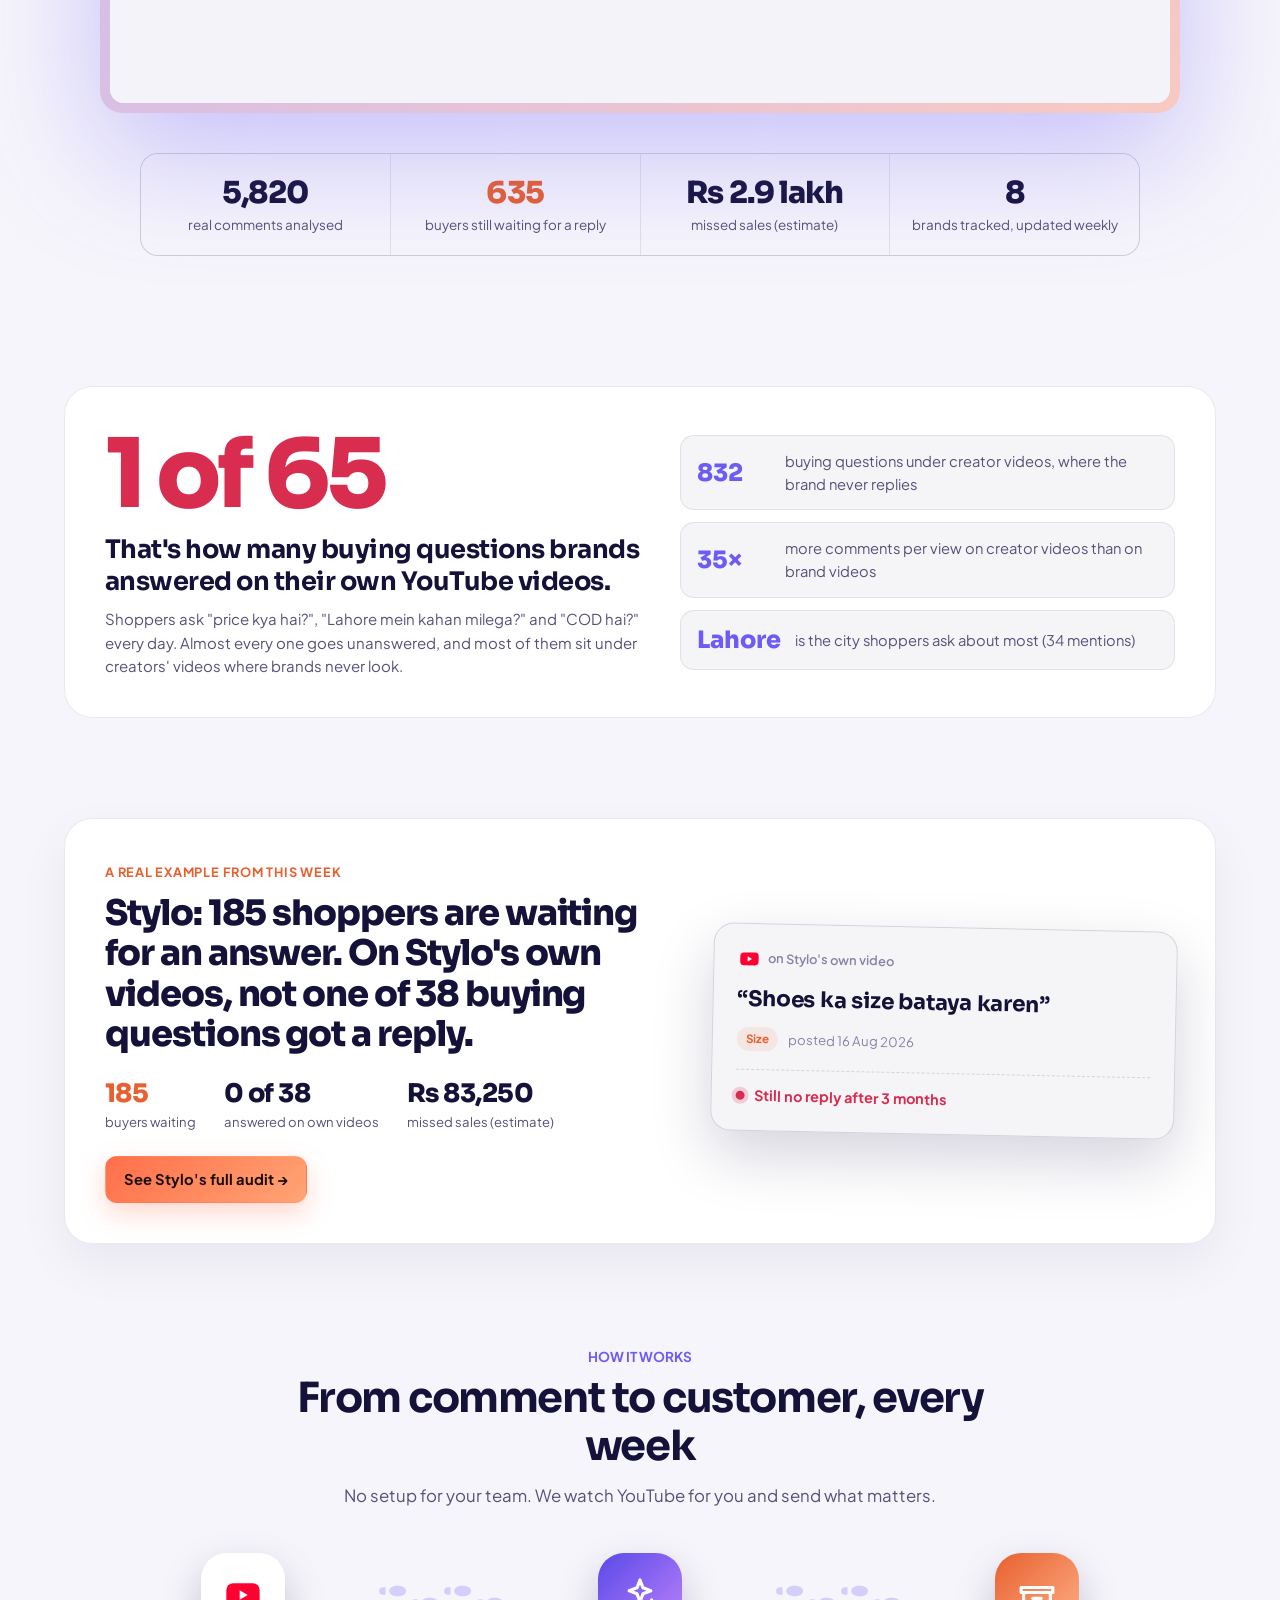
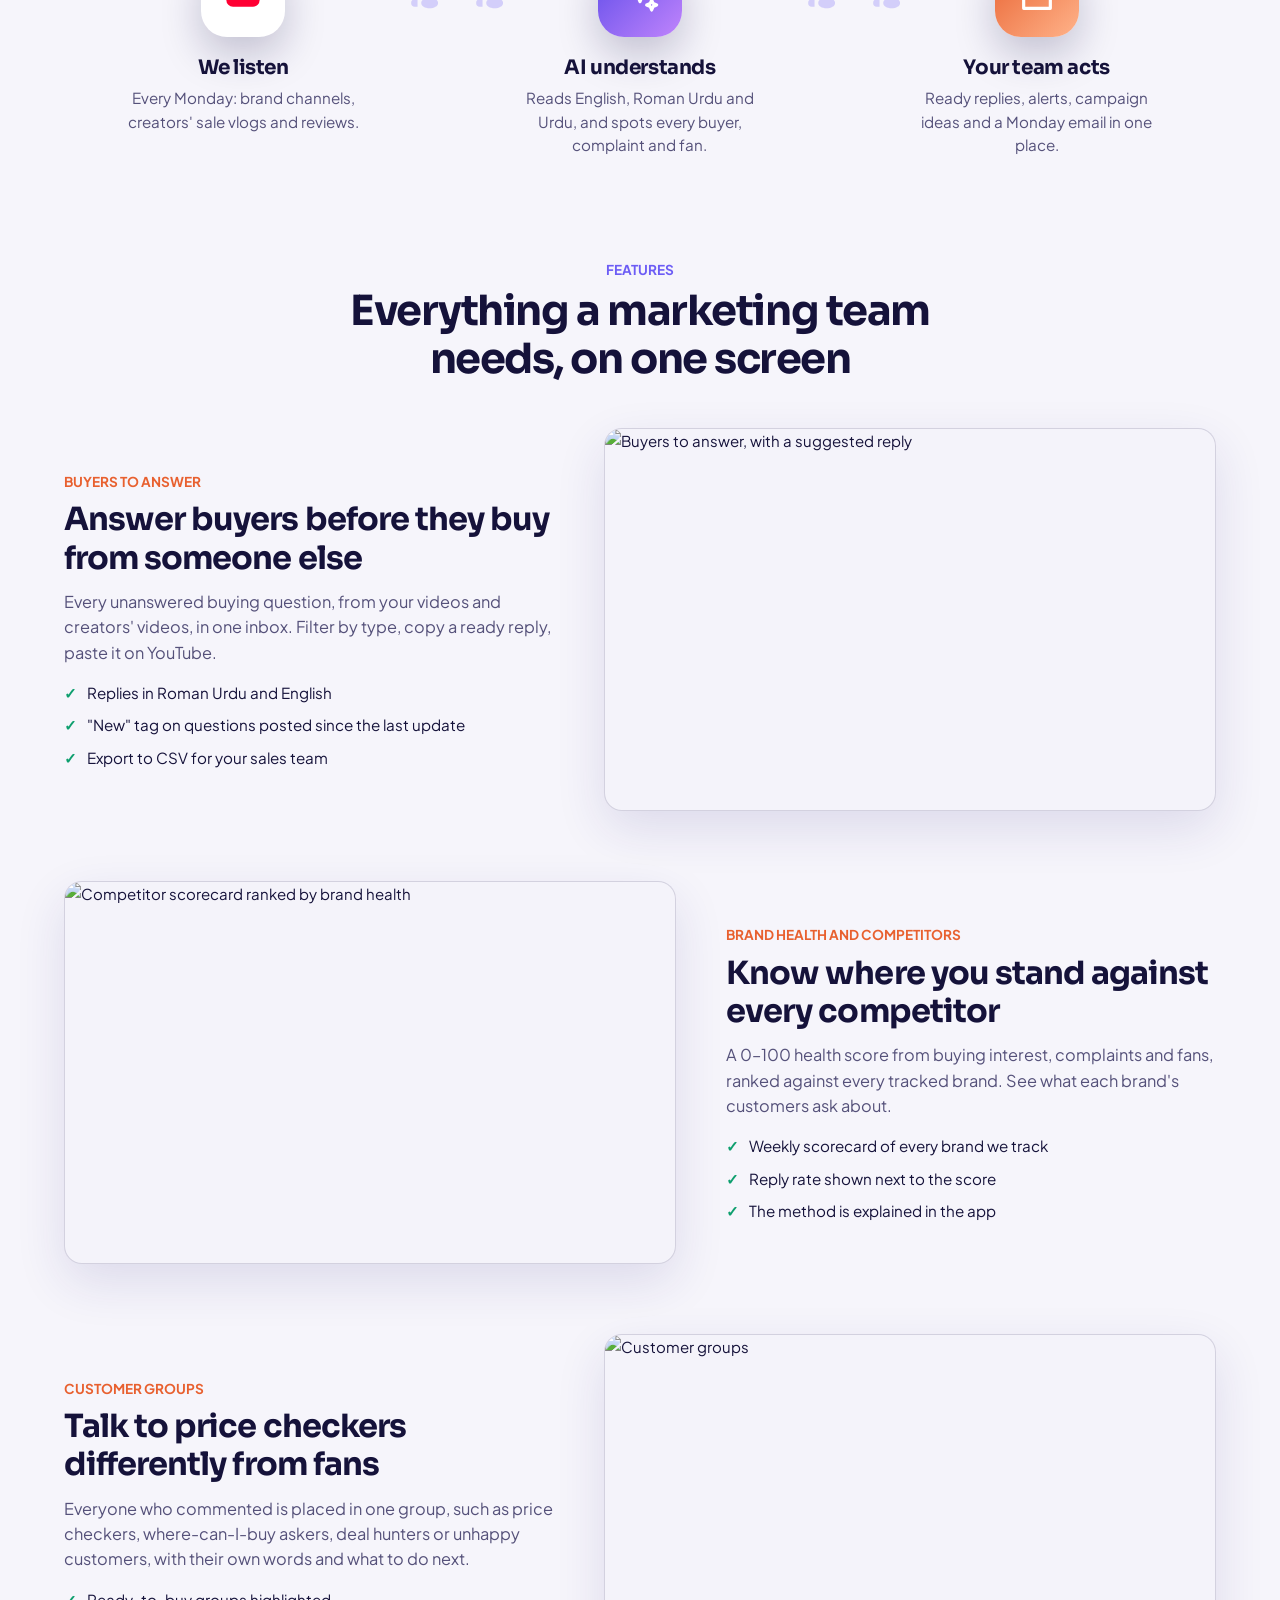
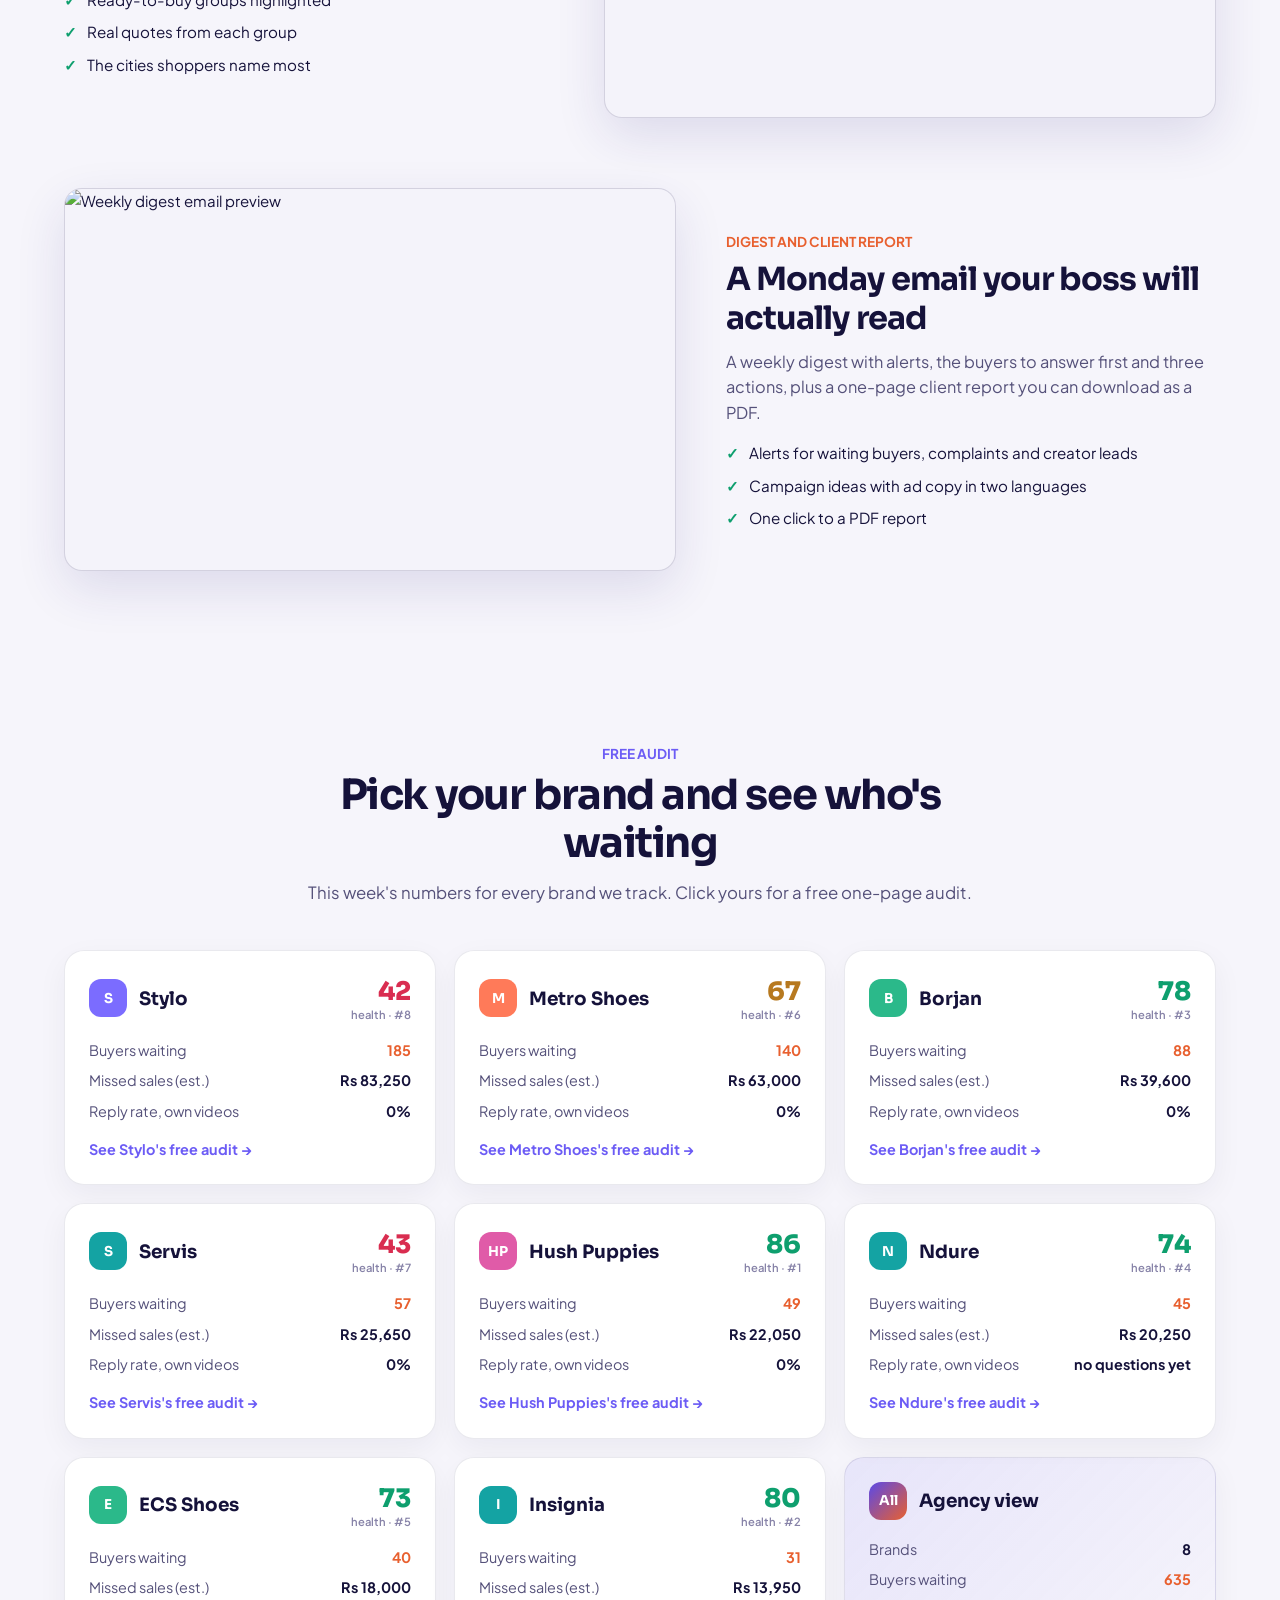
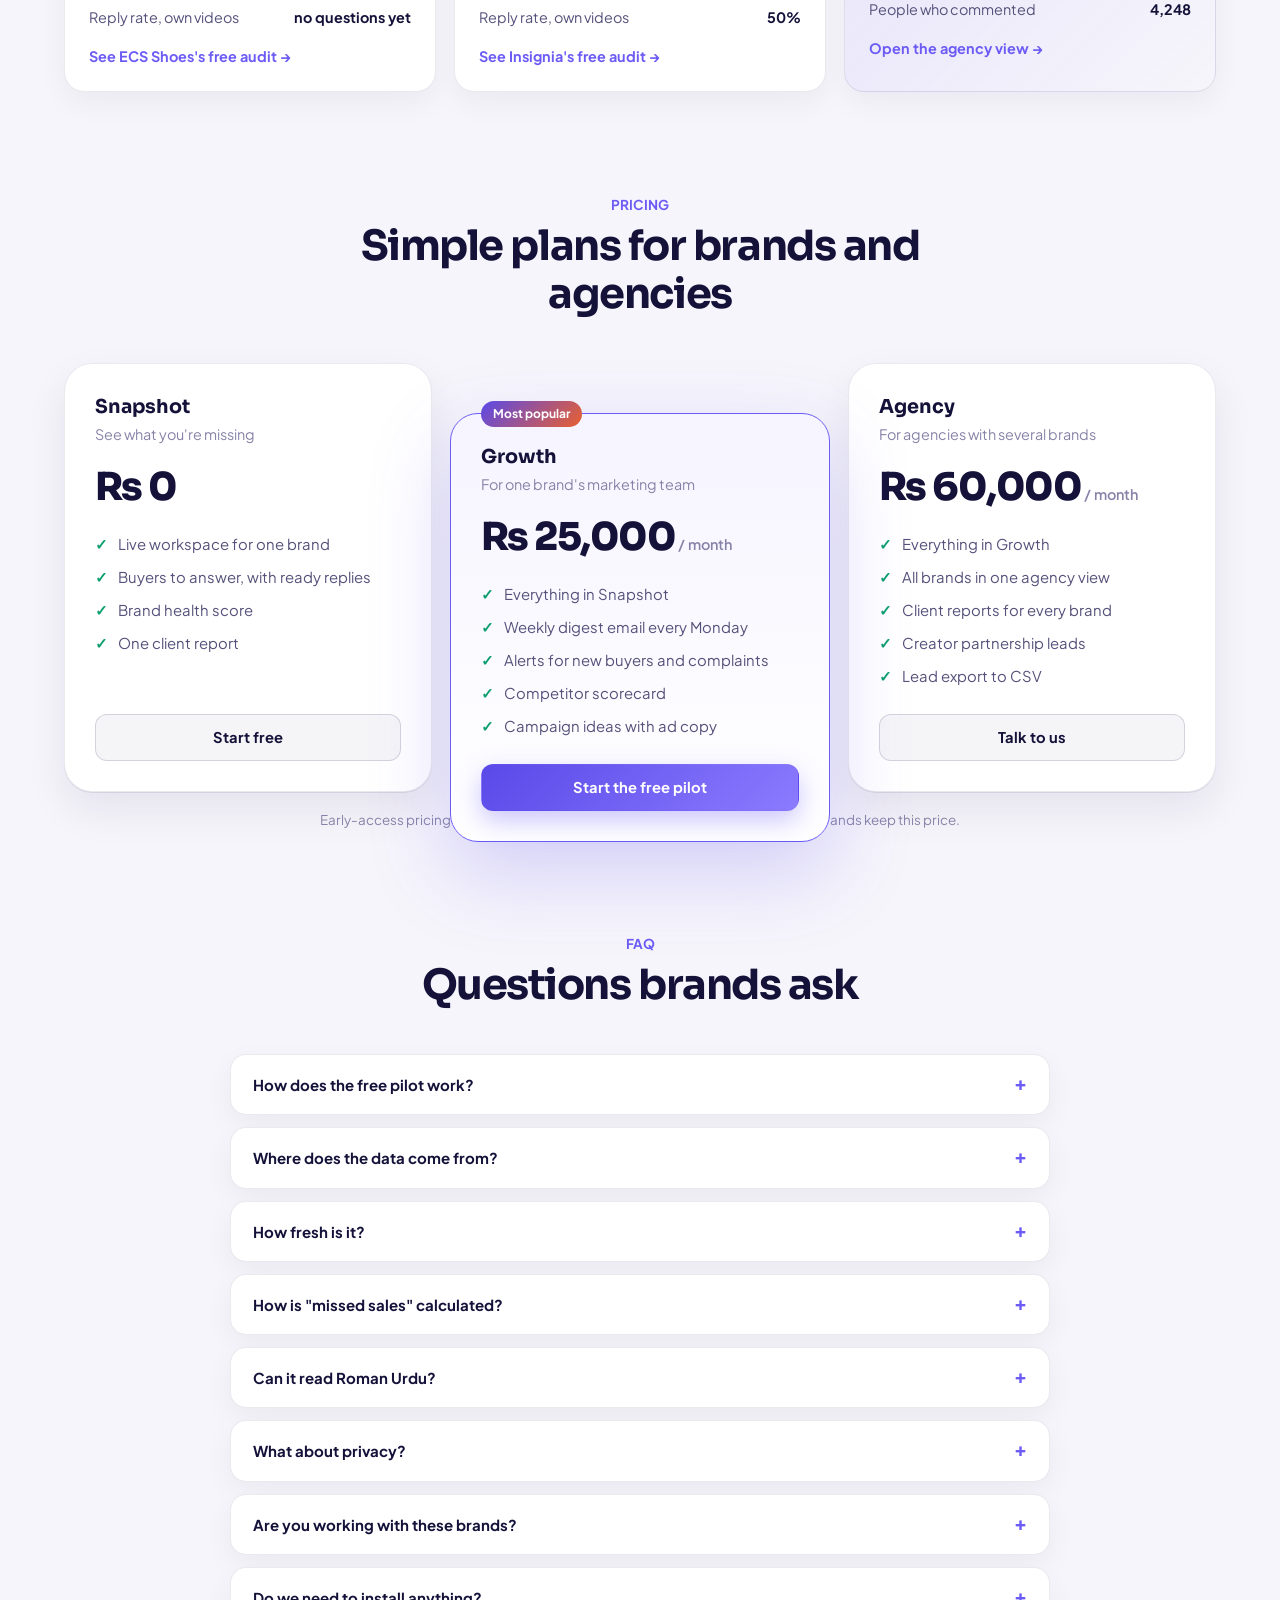
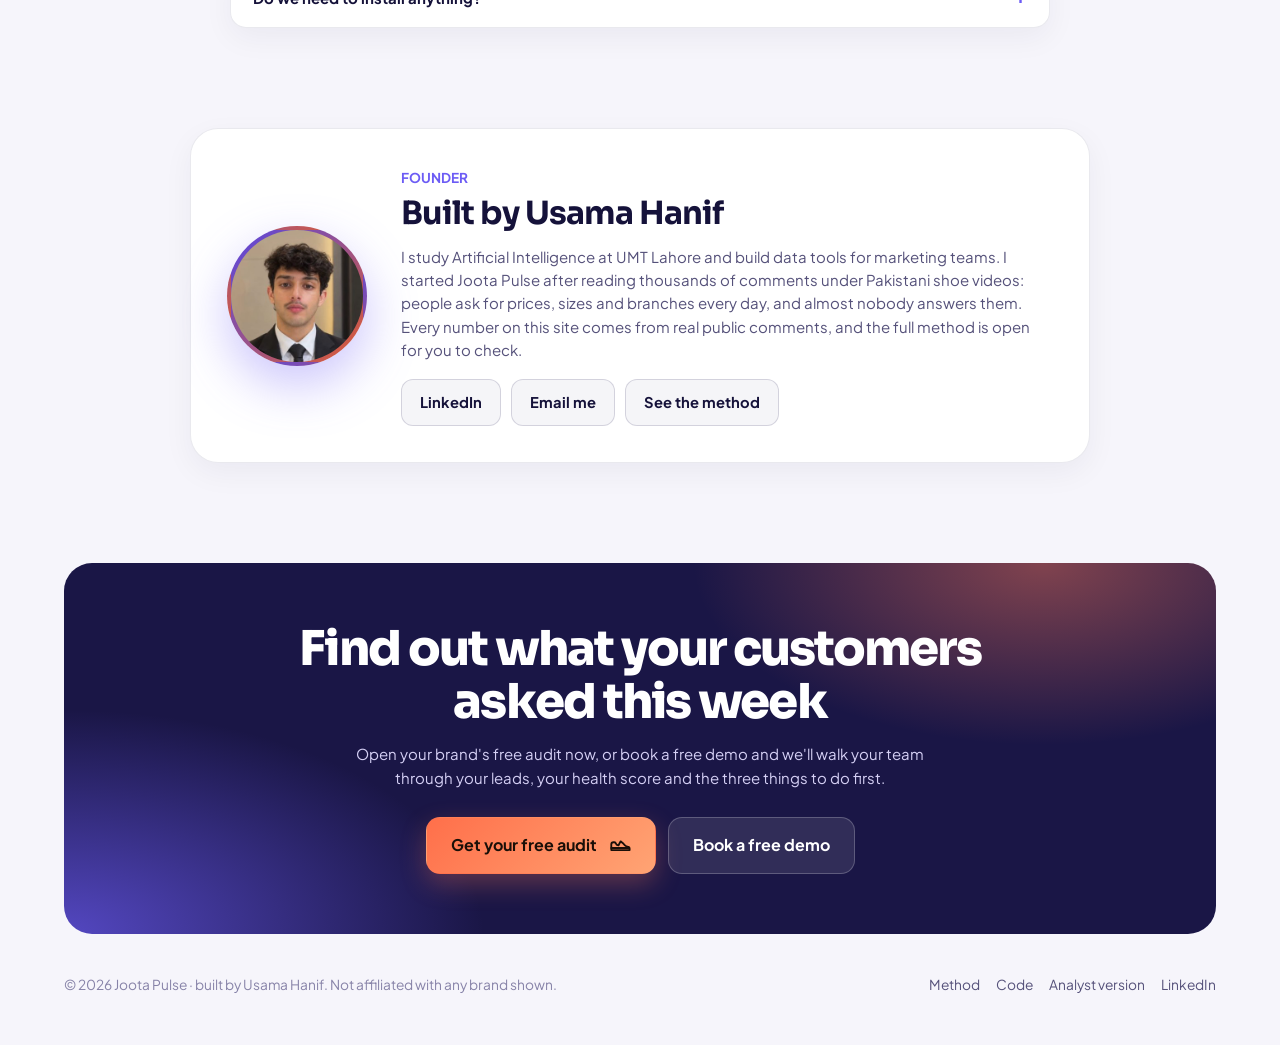
==== commit e21e6eff: "Homepage: real example from this week's data; lighter WebP screenshots, tour images load on demand" ====
--- a/web/index.html
+++ b/web/index.html
@@ -99,6 +99,23 @@
   </div>
 </section>
 
+<section class="lp sec" id="story" hidden>
+  <div class="reveal case">
+    <div class="case-l">
+      <small>A REAL EXAMPLE FROM THIS WEEK</small>
+      <h2 id="case-h">–</h2>
+      <div class="case-stats" id="case-stats"></div>
+      <a class="btn coral" id="case-cta" href="#">See the full audit →</a>
+    </div>
+    <figure class="case-q">
+      <div class="yt"><svg viewBox="0 0 24 24" aria-hidden="true"><rect x="2" y="5" width="20" height="14" rx="4" fill="#FF0033"/><path d="M10 9.2v5.6l4.8-2.8z" fill="#fff"/></svg><span id="case-where">YouTube comment</span></div>
+      <blockquote id="case-text">–</blockquote>
+      <figcaption><span class="tag hot" id="case-tag">Buyer</span><span id="case-age">–</span></figcaption>
+      <div class="case-wait"><i></i><span id="case-wait">Still no reply</span></div>
+    </figure>
+  </div>
+</section>
+
 <section class="lp sec" id="how">
   <div class="sec-h reveal"><small>HOW IT WORKS</small><h2>From comment to customer, every week</h2><p>No setup for your team. We watch YouTube for you and send what matters.</p></div>
   <div class="flow reveal">
--- a/web/styles.css
+++ b/web/styles.css
@@ -915,3 +915,36 @@
 .t-btns { display: flex; justify-content: center; gap: 10px; margin-top: 20px; }
 .side-links + .side-foot { margin-top: 0; }
 #nav a > span:not(.cnt) { white-space: nowrap; }
+/* custom brand picker */
+.ws { position: relative; padding: 0; }
+.ws-btn { display: flex; align-items: center; gap: 10px; padding: 5px 12px 5px 6px; background: none; border: 0; color: var(--text); cursor: pointer; font: 700 .95rem var(--body); border-radius: 999px; min-width: 0; }
+.ws-btn .ws-name { white-space: nowrap; overflow: hidden; text-overflow: ellipsis; max-width: 230px; }
+.ws-btn .chev { width: 16px; height: 16px; color: var(--dim); transition: transform .2s; flex: none; }
+.ws-btn[aria-expanded="true"] .chev { transform: rotate(180deg); }
+.ws-menu { position: absolute; top: calc(100% + 8px); left: 0; z-index: 70; width: 340px; max-height: 70vh; overflow: auto; padding: 8px;
+  background: var(--panel); border: 1px solid var(--line-2); border-radius: 16px; box-shadow: 0 30px 80px rgba(0, 0, 0, .3); animation: popin .16s ease-out; }
+.ws-g { font-size: .72rem; font-weight: 700; letter-spacing: .06em; text-transform: uppercase; color: var(--dim); padding: 10px 10px 6px; }
+.ws-opt { display: flex; align-items: center; gap: 12px; width: 100%; padding: 9px 10px; border-radius: 12px; background: none; border: 0; color: var(--text); cursor: pointer; text-align: left; font: inherit; }
+.ws-opt:hover, .ws-opt:focus-visible { background: var(--s2); outline: none; }
+.ws-opt .ws-av { flex: none; color: #fff; }
+.ws-opt .t { display: grid; min-width: 0; } .ws-opt b { font-weight: 700; font-size: .92rem; } .ws-opt small { color: var(--dim); font-size: .76rem; }
+.ws-opt .tick { width: 16px; height: 16px; margin-left: auto; color: var(--violet); opacity: 0; }
+.ws-opt[aria-selected="true"] { background: var(--violet-soft); } .ws-opt[aria-selected="true"] .tick { opacity: 1; }
+@media (max-width: 820px) { .ws-btn .ws-name { max-width: 130px; } .ws-menu { position: fixed; left: 12px; right: 12px; top: 64px; width: auto; } }
+/* real example */
+.case { display: grid; grid-template-columns: 1.1fr .9fr; gap: 40px; align-items: center; padding: 40px; border-radius: var(--r-xl);
+  background: var(--s1); border: 1px solid var(--line); }
+:root[data-theme="light"] .case { background: #fff; box-shadow: 0 20px 50px rgba(20, 16, 60, .06); }
+.case-l small { color: var(--coral); font-weight: 700; font-size: .8rem; letter-spacing: .06em; }
+.case-l h2 { font: 800 clamp(1.5rem, 3vw, 2.2rem)/1.15 var(--display); letter-spacing: -.03em; margin-top: 10px; }
+.case-stats { display: flex; gap: 28px; flex-wrap: wrap; margin: 22px 0 24px; }
+.case-stats b { display: block; font: 800 1.6rem var(--display); letter-spacing: -.02em; }
+.case-stats span { font-size: .82rem; color: var(--muted); }
+.case-q { margin: 0; padding: 24px; border-radius: 20px; background: var(--s2); border: 1px solid var(--line-2); transform: rotate(1.2deg); box-shadow: 0 24px 60px rgba(20, 14, 70, .18); }
+.case-q .yt { display: flex; align-items: center; gap: 8px; font-size: .8rem; color: var(--dim); font-weight: 600; }
+.case-q .yt svg { width: 22px; height: 22px; }
+.case-q blockquote { margin: 14px 0 0; font: 700 1.35rem/1.35 var(--display); letter-spacing: -.01em; }
+.case-q figcaption { display: flex; gap: 10px; align-items: center; margin-top: 14px; font-size: .82rem; color: var(--dim); }
+.case-wait { display: flex; align-items: center; gap: 10px; margin-top: 18px; padding-top: 14px; border-top: 1px dashed var(--line-2); color: var(--rose); font-weight: 700; font-size: .9rem; }
+.case-wait i { width: 9px; height: 9px; border-radius: 50%; background: var(--rose); box-shadow: 0 0 0 4px color-mix(in srgb, var(--rose) 20%, transparent); animation: blink 1.6s infinite; }
+@media (max-width: 900px) { .case { grid-template-columns: 1fr; padding: 26px 20px; } .case-q { transform: none; } }
